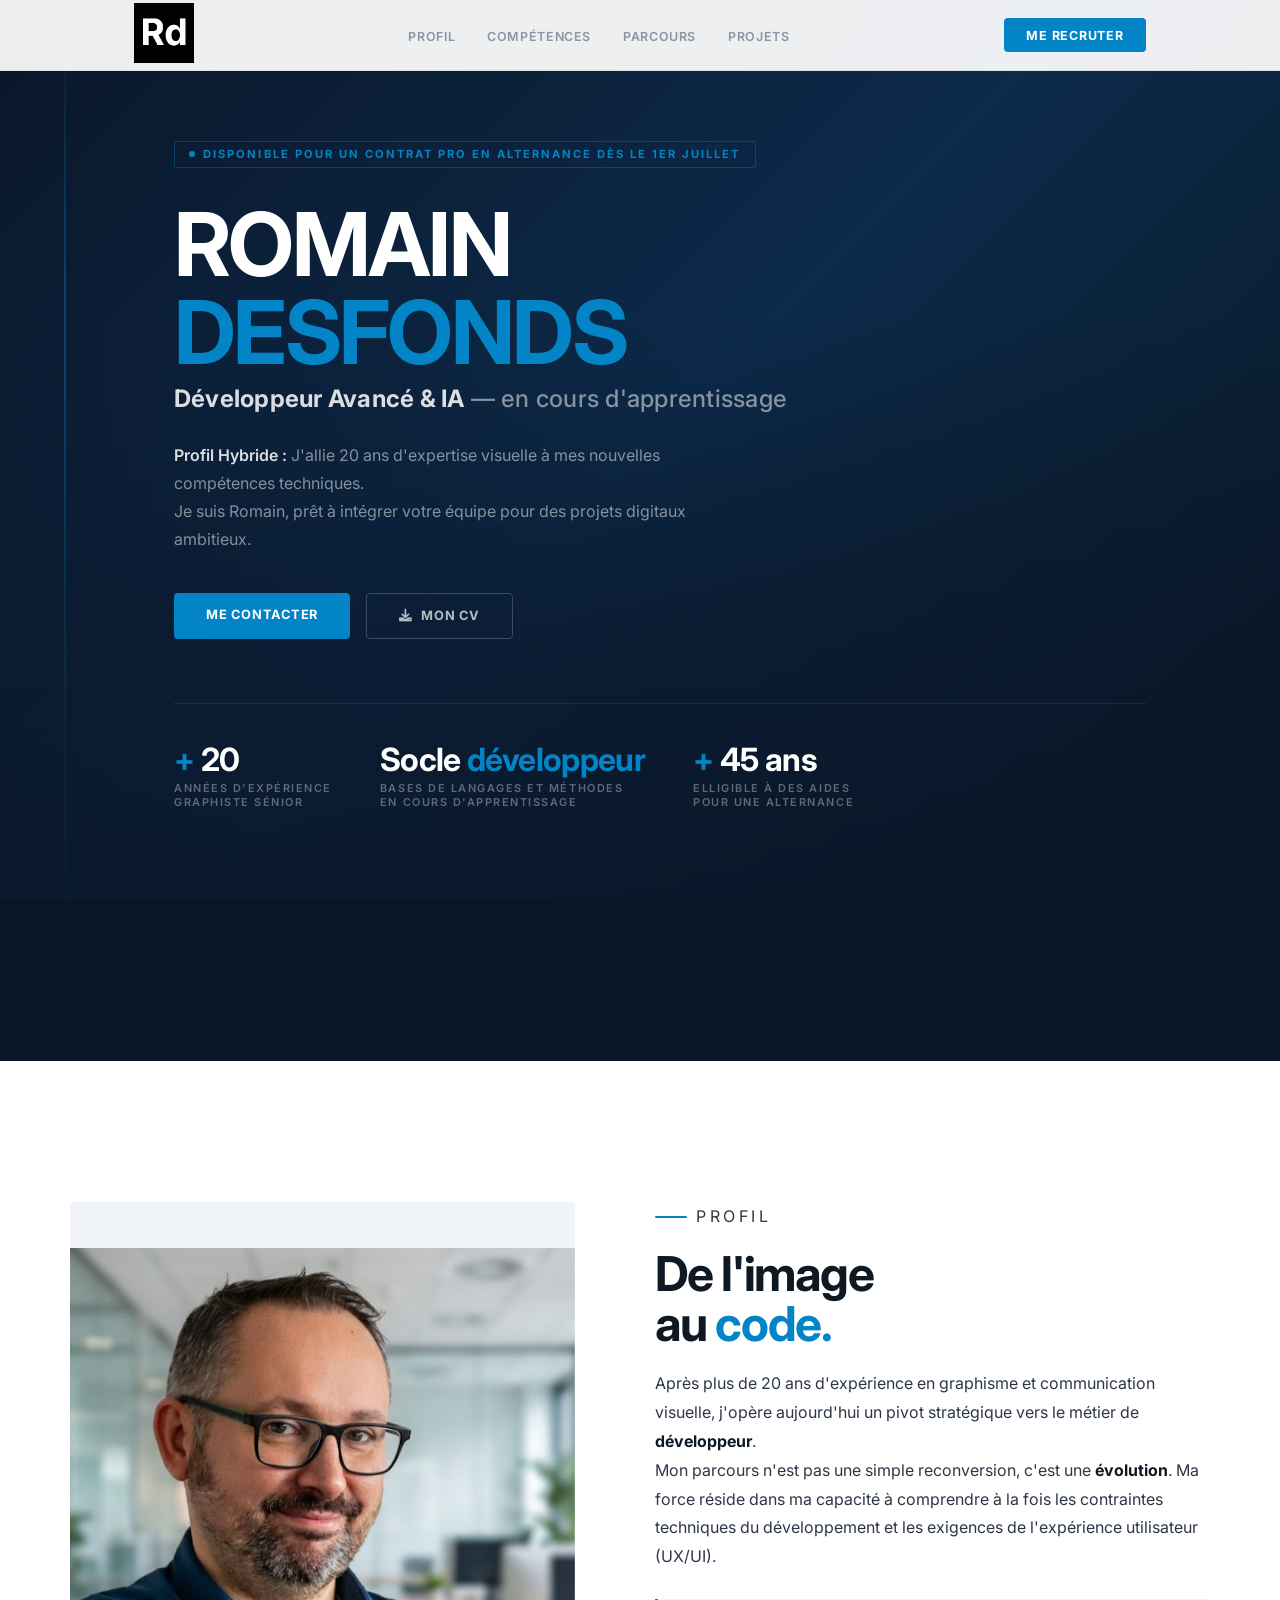
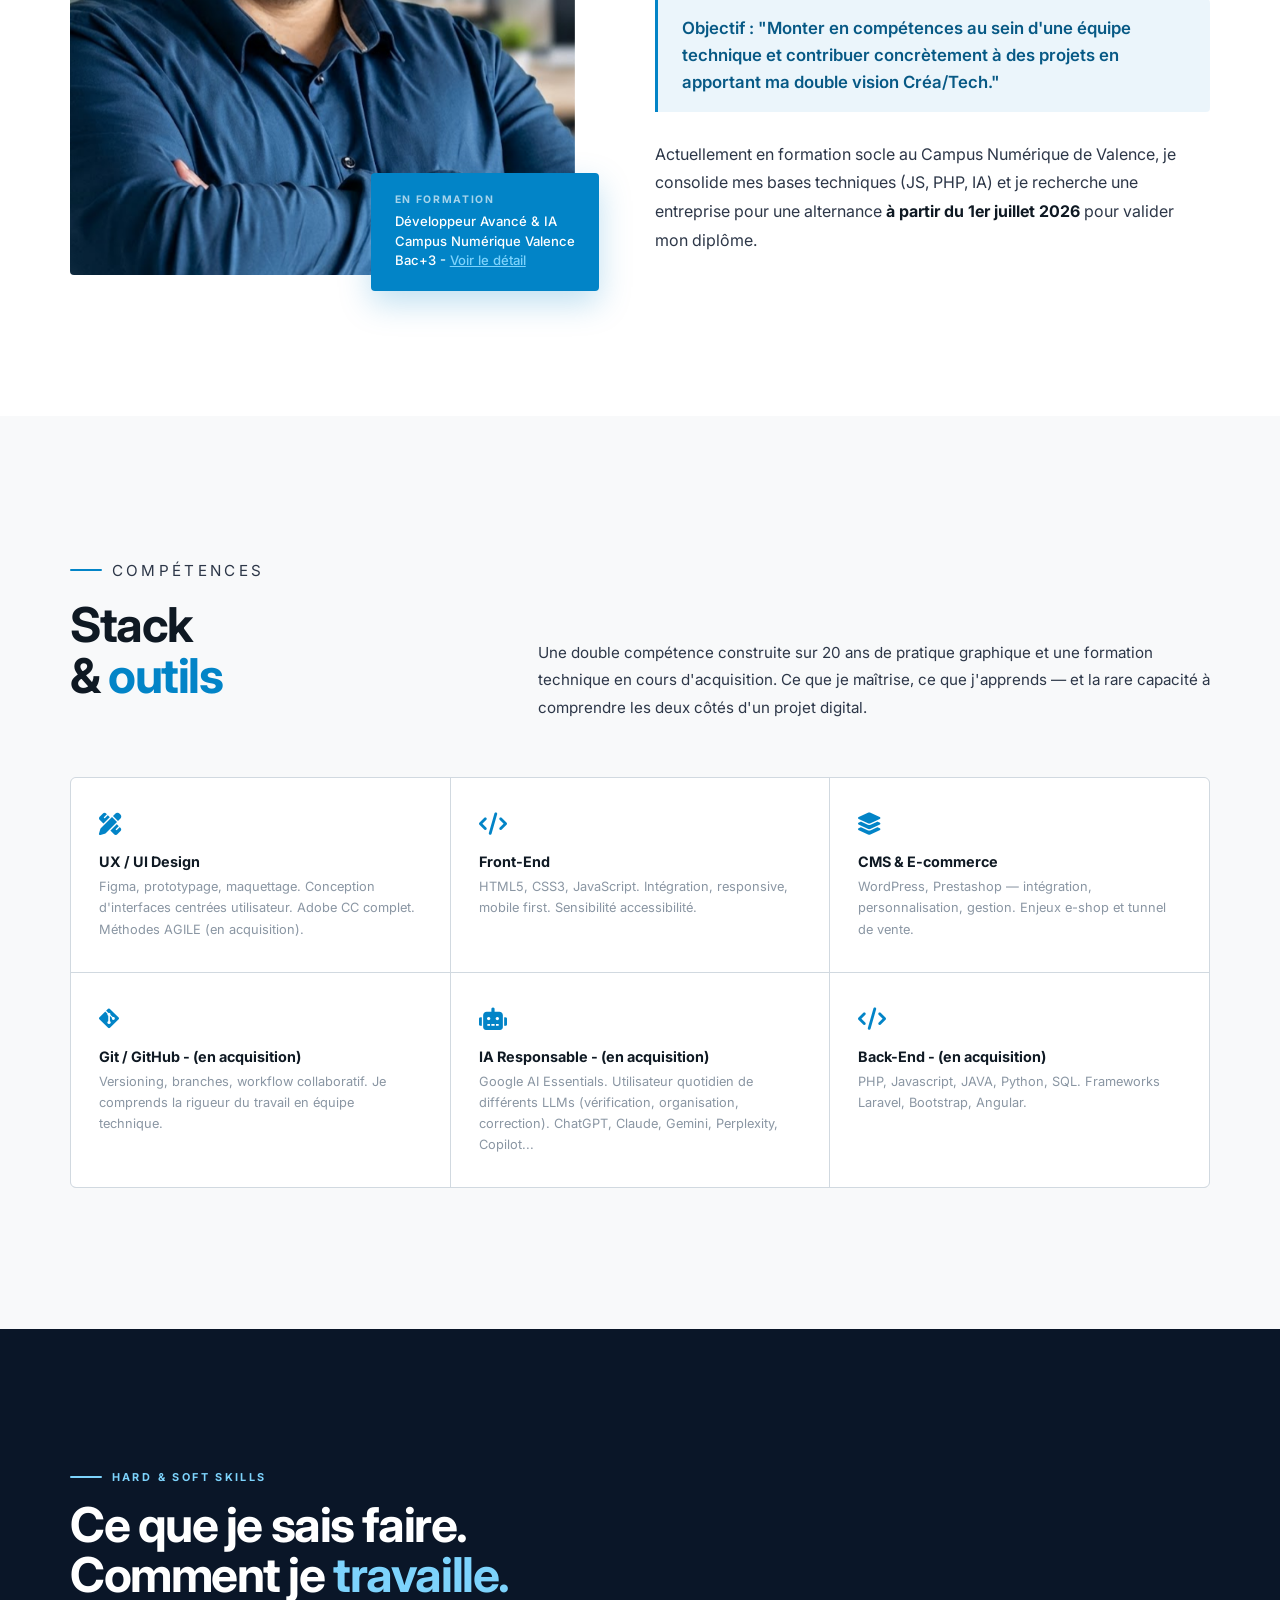
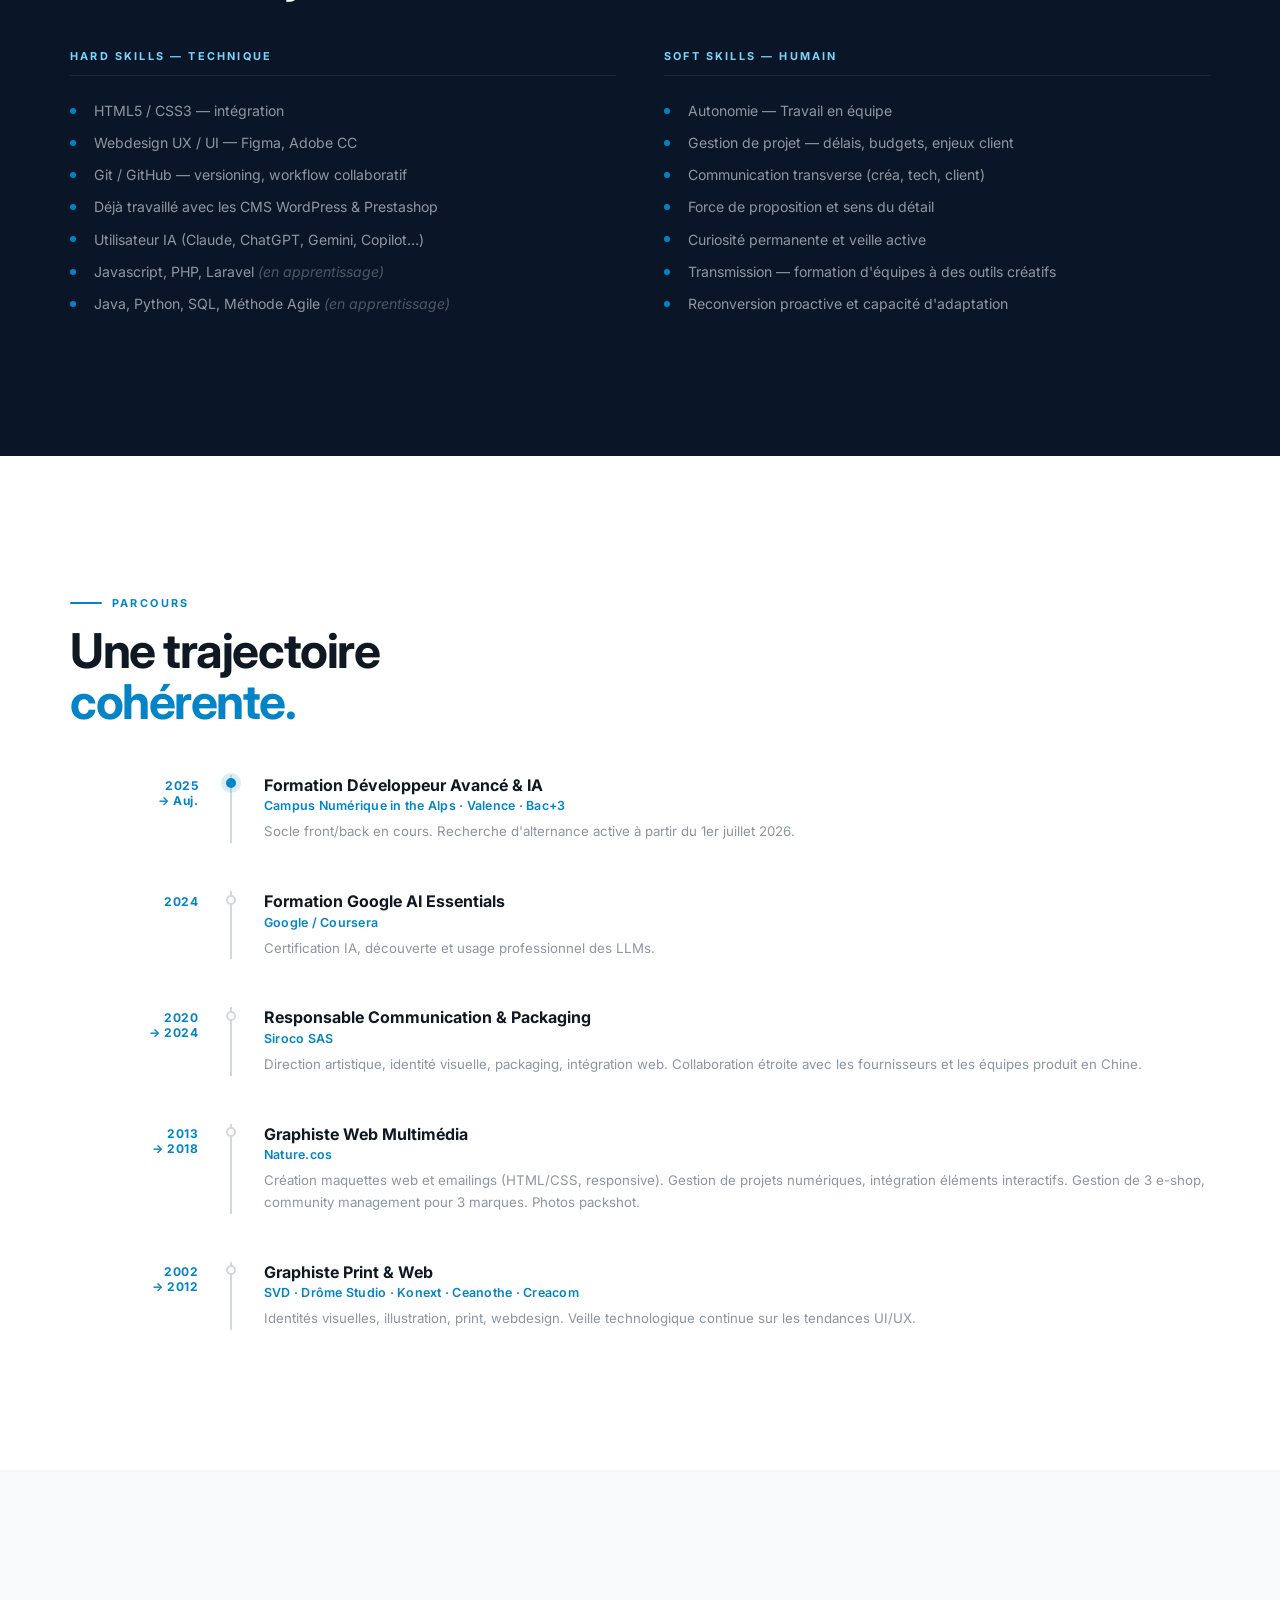
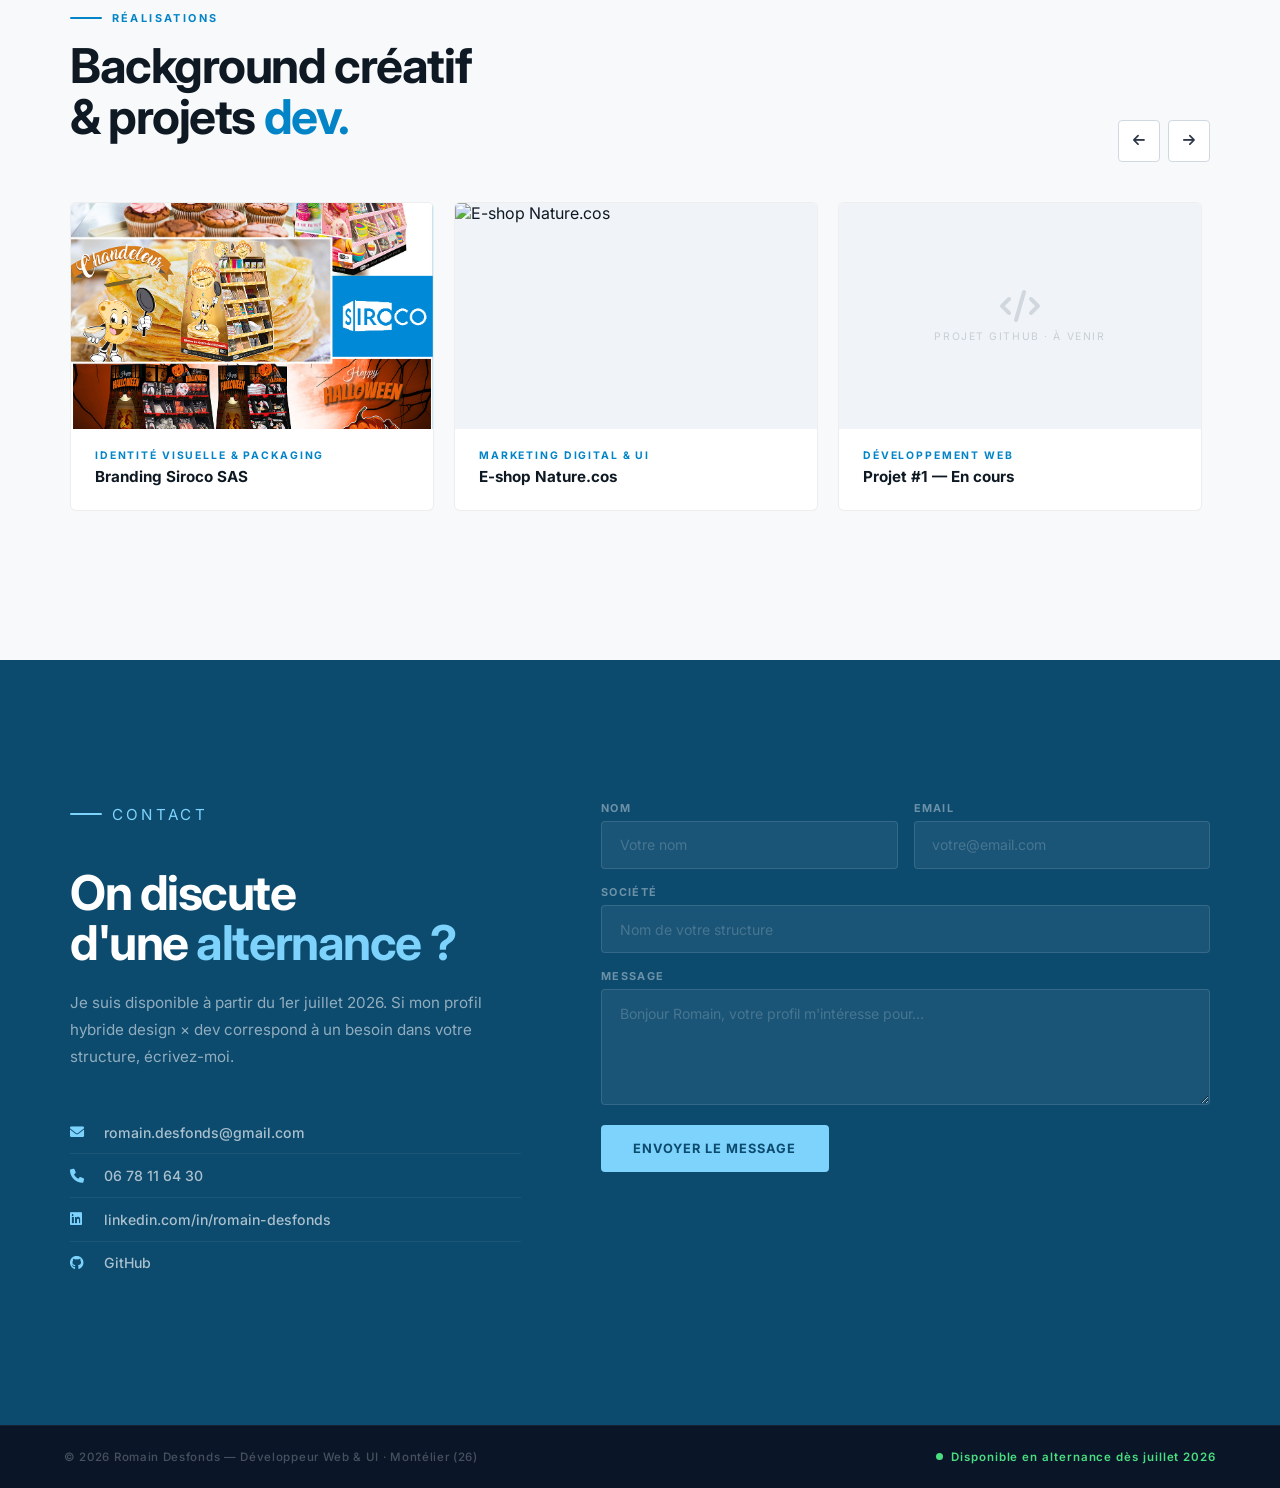
==== index.html @ 838867e7 "nettoyage1" ====
<!DOCTYPE html>
<html lang="fr">
<head>
  <meta charset="UTF-8" />
  <meta name="viewport" content="width=device-width, initial-scale=1.0" />
  <title>Romain Desfonds — Développeur Web & UI</title>
  <meta name="description" content="Portfolio de Romain Desfonds — Profil hybride Design × Dev, en recherche d'alternance Développeur Avancé & IA.">

  <!-- Fonts -->
  <link rel="preconnect" href="https://fonts.googleapis.com" />
  <link rel="preconnect" href="https://fonts.gstatic.com" crossorigin />
  <link href="https://fonts.googleapis.com/css2?family=Inter:wght@300;400;500;600;700;800&display=swap" rel="stylesheet" />

  <!-- Icons -->
  <link href="https://cdnjs.cloudflare.com/ajax/libs/font-awesome/6.0.0/css/all.min.css" rel="stylesheet">

  <!-- Styles -->
  <link rel="stylesheet" href="css/style.css" />
</head>
<body>

<!-- ═══ NAV ═══ -->
<nav>
  <div class="nav-inner">
    <a class="nav-logo" href="#"><img src="img/basic/fav-rd.png" width="60"></a>
    <ul class="nav-links">
      <li><a href="#about">Profil</a></li>
      <li><a href="#skills">Compétences</a></li>
      <li><a href="#timeline">Parcours</a></li>
      <li><a href="#projects">Projets</a></li>
    </ul>
    <a class="nav-cta" href="#contact">Me recruter</a>
    <button class="nav-burger" id="burger" aria-label="Ouvrir le menu">
      <i class="fas fa-bars"></i>
    </button>
  </div>
  <div id="mobile-menu" aria-label="Menu mobile">
    <a href="#about">Profil</a>
    <a href="#skills">Compétences</a>
    <a href="#timeline">Parcours</a>
    <a href="#projects">Projets</a>
    <a href="#contact">Me recruter</a>
  </div>
</nav>

<!-- ═══ HERO ═══ -->
<section id="hero">
  <!--
    VIDÉO : quand tu as ta vidéo, remplace la div.hero-media-placeholder par :
    <video autoplay muted loop playsinline class="hero-media" src="ta-video.mp4"></video>
 
  <div class="hero-media-placeholder">
    <i class="fas fa-film"></i>
    <p>Vidéo à intégrer</p>
  </div> -->
    <video autoplay muted loop playsinline class="hero-media" src="bg-darkcode.mp4"></video>

  <div class="hero-line"></div>
  <div class="hero-vignette"></div>

  <div class="hero-content">
    <div class="hero-badge">
      <span class="dot"></span> Disponible pour un contrat pro en alternance dès le 1er Juillet 
    </div>
    <div class="hero-name">ROMAIN<br><span class="last">DESFONDS</span></div>
    <div class="hero-title">
      <strong>Développeur Avancé & IA</strong> — en cours d'apprentissage
    </div>
    <p class="hero-sub">
      <strong>Profil Hybride :</strong> J'allie 20 ans d'expertise visuelle à mes nouvelles compétences techniques.<br>
Je suis Romain, prêt à intégrer votre équipe pour des projets digitaux ambitieux.
    </p>
    <div class="hero-actions">
      <a href="#contact" class="btn btn-blue">Me contacter</a>
      <a href="cv_rdesfonds_developpeur_alternance.pdf" download class="btn btn-ghost">
        <i class="fas fa-download" style="margin-right:.5rem"></i>Mon CV
      </a>
    </div>
    <div class="hero-stats">
      <div>
        <div class="stat-num"><span>+</span> 20</div>
        <div class="stat-label">années d'expérience <br>Graphiste sénior  </div>
      </div>
      <div>
        <div class="stat-num">Socle <span>développeur </span></div>
        <div class="stat-label">Bases de langages et méthodes<br>en cours d'apprentissage</div>
      </div>
      <div>
        <div class="stat-num"><span>+</span> 45 ans</div>
        <div class="stat-label">Elligible à des aides<br> pour une alternance</div>
      </div>
    </div>
  </div>
</section>

<!-- ═══ AIDE BAND ═══ 
<div class="aide-band">
  <i class="fas fa-hand-holding-usd"></i>
  <p>
    Mon profil <strong>+45 ans en contrat de professionnalisation</strong>
    ouvre droit à des aides financières spécifiques pour votre structure.
    Un vrai avantage à l'embauche.
  </p>
</div>-->

<!-- ═══ ABOUT ═══ -->
<section id="about">
  <div class="section-inner">
    <div class="about-grid">

      <div class="portrait-wrap">
        <div class="portrait-frame">
          <img
            src="img/portrait2026a.jpg"
            alt="Portrait de Romain Desfonds"
            onerror="this.style.display='none'; this.nextElementSibling.style.display='flex'"
          />
          <div class="ph" style="display:none">
            <i class="fas fa-user"></i>
            <p>Votre photo</p>
          </div>
        </div>
        <div class="portrait-card">
          <div class="card-label">En formation</div>
          <p>Développeur Avancé & IA <br>Campus Numérique Valence <br>Bac+3 - <a href="https://le-campus-numerique.fr/formations-developpeur2/">Voir le détail</a></p>
          
        </div>
      </div>

      <div class="about-text">
        <p class="label">Profil</p>
        <h2>De l'image<br>au <span class="blue">code.</span></h2>
        <p>
        Après plus de 20 ans d'expérience en graphisme et communication visuelle, j'opère aujourd'hui un pivot stratégique vers le métier de <strong>développeur</strong>.<br>
        Mon parcours n'est pas une simple reconversion, c'est une <strong>évolution</strong>. Ma force réside dans ma capacité à comprendre à la fois les contraintes techniques du développement et les exigences de l'expérience utilisateur (UX/UI).
        </p>
        <div class="quote-block">
          Objectif :
          "Monter en compétences au sein d'une équipe technique et contribuer concrètement à des projets en apportant ma double vision Créa/Tech."
        </div>
        <p>
          Actuellement en formation socle au Campus Numérique de Valence, je consolide mes bases techniques (JS, PHP, IA) et je recherche une entreprise pour une alternance <strong>à partir du 1er juillet 2026</strong> pour valider mon diplôme.</p>
      </div>

    </div>
  </div>
</section>

<!-- ═══ SKILLS ═══ -->
<section id="skills">
  <div class="section-inner">
    <div class="skills-intro">
      <div>
        <p class="label">Compétences</p>
        <h2>Stack<br>& <span class="blue">outils</span></h2>
      </div>
      <p>
        Une double compétence construite sur 20 ans de pratique graphique et une formation
        technique en cours d'acquisition. Ce que je maîtrise, ce que j'apprends — et la rare
        capacité à comprendre les deux côtés d'un projet digital.
      </p>
    </div>
    <div class="skills-grid">
      <div class="skill-card">
        <div class="sk-icon"><i class="fas fa-pencil-ruler"></i></div>
        <div class="sk-title">UX / UI Design</div>
        <div class="sk-desc">Figma, prototypage, maquettage. Conception d'interfaces centrées utilisateur. Adobe CC complet. <br>Méthodes AGILE (en acquisition).</div>
      </div>
      <div class="skill-card">
        <div class="sk-icon"><i class="fas fa-code"></i></div>
        <div class="sk-title">Front-End</div>
        <div class="sk-desc">HTML5, CSS3, JavaScript. Intégration, responsive, mobile first. Sensibilité accessibilité. </div>
      </div>
      <div class="skill-card">
        <div class="sk-icon"><i class="fas fa-layer-group"></i></div>
        <div class="sk-title">CMS & E-commerce</div>
        <div class="sk-desc">WordPress, Prestashop — intégration, personnalisation, gestion. Enjeux e-shop et tunnel de vente.</div>
      </div>
      <div class="skill-card">
        <div class="sk-icon"><i class="fab fa-git-alt"></i></div>
        <div class="sk-title">Git / GitHub - (en acquisition)</div>
        <div class="sk-desc">Versioning, branches, workflow collaboratif. Je comprends la rigueur du travail en équipe technique.</div>
      </div>
      
           <div class="skill-card">
        <div class="sk-icon"><i class="fas fa-robot"></i></div>
        <div class="sk-title">IA Responsable - (en acquisition)</div>
        <div class="sk-desc">Google AI Essentials. Utilisateur quotidien de différents LLMs (vérification, organisation, correction). ChatGPT, Claude, Gemini, Perplexity, Copilot...</div>
      </div>

       <div class="skill-card">
        <div class="sk-icon"><i class="fas fa-code"></i></div>
        <div class="sk-title">Back-End - (en acquisition)</div>
        <div class="sk-desc">PHP, Javascript, JAVA, Python, SQL. Frameworks Laravel, Bootstrap, Angular. </div>
      </div>
       
      
  
    </div>
  </div>
</section>

<!-- ═══ HARD / SOFT ═══ -->
<section id="hardsoft">
  <div class="section-inner">
    <p class="label">Hard & Soft skills</p>
    <h2>Ce que je sais faire.<br>Comment je <span class="blue">travaille.</span></h2>
    <div class="hs-grid">
      <div>
        <div class="hs-col-head">Hard skills — Technique</div>
        <ul class="hs-list">
          <li>HTML5 / CSS3 — intégration</li>
          <li>Webdesign UX / UI — Figma, Adobe CC</li>
          <li>Git / GitHub — versioning, workflow collaboratif</li>
          <li>Déjà travaillé avec les CMS WordPress & Prestashop</li>
          <li>Utilisateur IA (Claude, ChatGPT, Gemini, Copilot…)</li>
          <li>Javascript, PHP, Laravel <em style="opacity:.5">(en apprentissage)</em></li>
          <li>Java, Python, SQL, Méthode Agile <em style="opacity:.5">(en apprentissage)</em></li>
        </ul>
      </div>
      <div>
        <div class="hs-col-head">Soft skills — Humain</div>
        <ul class="hs-list">
          <li>Autonomie — Travail en équipe</li>
          <li>Gestion de projet — délais, budgets, enjeux client</li>
          <li>Communication transverse (créa, tech, client)</li>
          <li>Force de proposition et sens du détail</li>
          <li>Curiosité permanente et veille active</li>
          <li>Transmission — formation d'équipes à des outils créatifs</li>
          <li>Reconversion proactive et capacité d'adaptation</li>
        </ul>
      </div>
    </div>
  </div>
</section>

<!-- ═══ TIMELINE ═══ -->
<section id="timeline">
  <div class="section-inner">
    <p class="label">Parcours</p>
    <h2>Une trajectoire<br><span class="blue">cohérente.</span></h2>
    <div class="tl-items">

      <div class="tl-item current">
        <div class="tl-year">2025<br>→ Auj.</div>
        <div class="tl-bar"></div>
        <div class="tl-body">
          <div class="tl-role">Formation Développeur Avancé & IA</div>
          <div class="tl-org">Campus Numérique in the Alps · Valence · Bac+3</div>
          <div class="tl-desc">Socle front/back en cours. Recherche d'alternance active à partir du 1er juillet 2026.</div>
        </div>
      </div>

      <div class="tl-item">
        <div class="tl-year">2024</div>
        <div class="tl-bar"></div>
        <div class="tl-body">
          <div class="tl-role">Formation Google AI Essentials</div>
          <div class="tl-org">Google / Coursera</div>
          <div class="tl-desc">Certification IA, découverte et usage professionnel des LLMs.</div>
        </div>
      </div>

      <div class="tl-item">
        <div class="tl-year">2020<br>→ 2024</div>
        <div class="tl-bar"></div>
        <div class="tl-body">
          <div class="tl-role">Responsable Communication & Packaging</div>
          <div class="tl-org">Siroco SAS</div>
          <div class="tl-desc">Direction artistique, identité visuelle, packaging, intégration web. Collaboration étroite avec les fournisseurs et les équipes produit en Chine.</div>
        </div>
      </div>

      <div class="tl-item">
        <div class="tl-year">2013<br>→ 2018</div>
        <div class="tl-bar"></div>
        <div class="tl-body">
          <div class="tl-role">Graphiste Web Multimédia</div>
          <div class="tl-org">Nature.cos</div>
          <div class="tl-desc">Création maquettes web et emailings (HTML/CSS, responsive). Gestion de projets numériques, intégration éléments interactifs. Gestion de 3 e-shop, community management pour 3 marques. Photos packshot.</div>
        </div>
      </div>

      <div class="tl-item">
        <div class="tl-year">2002<br>→ 2012</div>
        <div class="tl-bar"></div>
        <div class="tl-body">
          <div class="tl-role">Graphiste Print & Web</div>
          <div class="tl-org">SVD · Drôme Studio · Konext · Ceanothe · Creacom</div>
          <div class="tl-desc">Identités visuelles, illustration, print, webdesign. Veille technologique continue sur les tendances UI/UX.</div>
        </div>
      </div>

    </div>
  </div>
</section>

<!-- ═══ PROJECTS ═══ -->
<section id="projects">
  <div class="section-inner">
    <div class="projects-head">
      <div>
        <p class="label">Réalisations</p>
        <h2>Background créatif<br>& projets <span class="blue">dev.</span></h2>
      </div>
      <div class="carousel-nav">
        <button class="carousel-btn" id="prev-btn" aria-label="Projet précédent">
          <i class="fas fa-arrow-left"></i>
        </button>
        <button class="carousel-btn" id="next-btn" aria-label="Projet suivant">
          <i class="fas fa-arrow-right"></i>
        </button>
      </div>
    </div>

    <div class="carousel-track" id="carousel">

      <div class="proj-card" data-index="0">
        <div class="proj-thumb">
          <img src="branding-_packaging_siroco.jpg" alt="Branding Siroco"
               onerror="this.style.display='none'; this.nextElementSibling.style.display='flex'">
          <div class="ph-img" style="display:none"><i class="fas fa-image"></i><p>Image à venir</p></div>
          <div class="proj-overlay"><i class="fas fa-expand"></i><span>Voir</span></div>
        </div>
        <div class="proj-body">
          <div class="proj-cat">Identité visuelle & Packaging</div>
          <div class="proj-title">Branding Siroco SAS</div>
        </div>
      </div>

      <div class="proj-card" data-index="1">
        <div class="proj-thumb">
          <img src="https://picsum.photos/seed/eshop99/600/380" alt="E-shop Nature.cos">
          <div class="proj-overlay"><i class="fas fa-expand"></i><span>Voir</span></div>
        </div>
        <div class="proj-body">
          <div class="proj-cat">Marketing Digital & UI</div>
          <div class="proj-title">E-shop Nature.cos</div>
        </div>
      </div>

      <div class="proj-card" data-index="2">
        <div class="proj-thumb"><div class="ph-img"><i class="fas fa-code"></i><p>Projet GitHub · À venir</p></div></div>
        <div class="proj-body"><div class="proj-cat">Développement Web</div><div class="proj-title">Projet #1 — En cours</div></div>
      </div>

      <div class="proj-card" data-index="3">
        <div class="proj-thumb"><div class="ph-img"><i class="fas fa-code"></i><p>Projet GitHub · À venir</p></div></div>
        <div class="proj-body"><div class="proj-cat">Développement Web</div><div class="proj-title">Projet #2 — En cours</div></div>
      </div>

      <div class="proj-card" data-index="4">
        <div class="proj-thumb"><div class="ph-img"><i class="fas fa-code"></i><p>Projet GitHub · À venir</p></div></div>
        <div class="proj-body"><div class="proj-cat">Développement Web</div><div class="proj-title">Projet #3 — En cours</div></div>
      </div>

    </div>
  </div>
</section>

<!-- ═══ CONTACT ═══ -->
<section id="contact">
  <div class="section-inner">
    <div class="contact-grid">

      <div class="contact-info">
        <p class="label">Contact</p>
        <h2>On discute<br>d'une <span class="blue">alternance ?</span></h2>
        <p>
          Je suis disponible à partir du 1er juillet 2026. Si mon profil hybride
          design × dev correspond à un besoin dans votre structure, écrivez-moi.
        </p>
        <div class="contact-links">
          <a href="mailto:romain.desfonds@gmail.com" class="contact-link">
            <i class="fas fa-envelope"></i> romain.desfonds@gmail.com
          </a>
          <a href="tel:+33678116430" class="contact-link">
            <i class="fas fa-phone"></i> 06 78 11 64 30
          </a>
          <a href="https://linkedin.com/in/romain-desfonds" target="_blank" rel="noopener" class="contact-link">
            <i class="fab fa-linkedin"></i> linkedin.com/in/romain-desfonds
          </a>
          <a href="https://github.com" target="_blank" rel="noopener" class="contact-link">
            <i class="fab fa-github"></i> GitHub
          </a>
        </div>
      </div>

      <div>
        <!--
          FORMSPREE : remplace YOUR_FORM_ID par ton vrai ID
          1. Crée un compte sur https://formspree.io
          2. Crée un formulaire → copie l'ID (ex: xpwzgkbl)
        -->
        <form class="contact-form" id="contact-form"
              action="https://formspree.io/f/YOUR_FORM_ID"
              method="POST" novalidate>
          <div class="form-row">
            <div>
              <label for="name">Nom</label>
              <input type="text" id="name" name="name" placeholder="Votre nom" required>
            </div>
            <div>
              <label for="email">Email</label>
              <input type="email" id="email" name="email" placeholder="votre@email.com" required>
            </div>
          </div>
          <div>
            <label for="company">Société</label>
            <input type="text" id="company" name="company" placeholder="Nom de votre structure">
          </div>
          <div>
            <label for="message">Message</label>
            <textarea id="message" name="message" rows="5"
                      placeholder="Bonjour Romain, votre profil m'intéresse pour…" required></textarea>
          </div>
          <button type="submit" class="form-submit">Envoyer le message</button>
        </form>
      </div>

    </div>
  </div>
</section>

<!-- ═══ FOOTER ═══ -->
<footer>
  <p>© 2026 Romain Desfonds — Développeur Web & UI · Montélier (26)</p>
  <div class="footer-status">
    <div class="status-dot"></div>
    <span class="status-label">Disponible en alternance dès juillet 2026</span>
  </div>
</footer>

<!-- ═══ LIGHTBOX ═══ -->
<div id="lightbox" role="dialog" aria-modal="true" aria-hidden="true">
  <button class="lb-close" onclick="closeLb()" aria-label="Fermer">&times;</button>
  <button class="lb-arrow prev" onclick="lbNav(-1)" aria-label="Projet précédent">
    <i class="fas fa-chevron-left"></i>
  </button>
  <div style="text-align:center">
    <img id="lb-img" src="" alt="">
    <div class="lb-caption">
      <strong id="lb-title"></strong>
      <span id="lb-desc"></span>
    </div>
  </div>
  <button class="lb-arrow next" onclick="lbNav(1)" aria-label="Projet suivant">
    <i class="fas fa-chevron-right"></i>
  </button>
</div>

<!-- Script en fin de body, après le DOM -->
<script src="js/main.js"></script>

</body>
</html>
---- css/style.css ----
/* ═══════════════════════════════════════════
   ROMAIN DESFONDS — style.css
   ═══════════════════════════════════════════ */

/* ── TOKENS ── */
:root {
  --blue:      #0284c7;
  --blue-dark: #075985;
  --blue-deep: #0c4a6e;
  --blue-light:#e0f2fe;
  --blue-soft: rgba(2,132,199,.08);

  --white: #ffffff;
  --off:   #f8f9fa;
  --light: #f0f4f8;
  --mid:   #d1d9e0;
  --muted: #8a96a3;
  --ink:   #0f1923;
  --ink2:  #2d3748;
  --dark:  #0a1628;

  --border:  rgba(15,25,35,.07);
  --border-d:rgba(255,255,255,.08);

  --sans:   'Inter', system-ui, sans-serif;
  --gutter: clamp(1.25rem, 5vw, 4rem);
  --max:    1140px;
}

/* ── RESET ── */
*, *::before, *::after { box-sizing: border-box; margin: 0; padding: 0; }
html { scroll-behavior: smooth; }
body {
  font-family: var(--sans);
  background: var(--white);
  color: var(--ink);
  overflow-x: hidden;
  -webkit-font-smoothing: antialiased;
}

/* ── NAV ── */
nav {
  position: fixed; inset: 0 0 auto; z-index: 100;
  background: rgba(255,255,255,.93);
  backdrop-filter: blur(16px);
  border-bottom: 1px solid var(--border);
}
.nav-inner {
  max-width: var(--max); margin: 0 auto; padding: 0 var(--gutter);
  height: 70px; display: flex; align-items: center; justify-content: space-between;
}
.nav-logo { font-size: 1rem; font-weight: 800; letter-spacing: -.02em; color: var(--ink); text-decoration: none; }
.nav-logo span { color: var(--blue); }
.nav-links { display: flex; gap: 2rem; list-style: none; }
.nav-links a { font-size: .78rem; font-weight: 600; letter-spacing: .05em; text-transform: uppercase; color: var(--muted); text-decoration: none; transition: color .2s; }
.nav-links a:hover { color: var(--blue); }
.nav-cta { font-size: .78rem; font-weight: 700; letter-spacing: .06em; text-transform: uppercase; color: var(--white); background: var(--blue); padding: .6rem 1.4rem; text-decoration: none; border-radius: 4px; transition: background .2s; }
.nav-cta:hover { background: var(--blue-dark); }
.nav-burger { display: none; background: none; border: none; cursor: pointer; color: var(--ink); font-size: 1.25rem; }

#mobile-menu {
  display: none; background: var(--white); border-top: 1px solid var(--border);
  position: absolute; top: 70px; left: 0; right: 0;
  padding: 1rem var(--gutter) 1.5rem; box-shadow: 0 8px 32px rgba(0,0,0,.08);
}
#mobile-menu.open { display: block; }
#mobile-menu a { display: block; padding: .75rem 0; border-bottom: 1px solid var(--border); font-size: .9rem; font-weight: 600; color: var(--ink2); text-decoration: none; }
#mobile-menu a:last-child { border-bottom: none; color: var(--blue); }

/* ── HERO ── */
#hero {
  position: relative; min-height: 100svh;
  display: flex; align-items: flex-end; overflow: hidden;
  /* background-attachment: fixed donne l'effet parallaxe natif sur desktop */
  background-color: var(--dark);
  background-image: linear-gradient(135deg, #0a1628 0%, #0c2a4a 50%, #081520 100%);
  background-attachment: fixed;
  background-size: cover;
  background-position: center;
}

/* Quand la vidéo est ajoutée, ce placeholder disparaît */
.hero-media-placeholder {
  position: absolute; inset: 0;
  display: flex; align-items: center; justify-content: center;
  flex-direction: column; gap: .75rem; color: rgba(255,255,255,.1);
  pointer-events: none;
}
.hero-media-placeholder i { font-size: 2.5rem; }
.hero-media-placeholder p { font-size: .68rem; letter-spacing: .2em; text-transform: uppercase; }

/* Remplacer hero-media-placeholder par cette balise quand vidéo prête :
   <video autoplay muted loop playsinline class="hero-media" src="video.mp4"></video> */
.hero-media { position: absolute; inset: 0; width: 100%; height: 100%; object-fit: cover; opacity: .45; }

.hero-line {
  position: absolute; left: var(--gutter); top: 0; bottom: 0; width: 2px;
  background: linear-gradient(to bottom, transparent, var(--blue) 30%, var(--blue) 70%, transparent);
  opacity: .4;
}
.hero-vignette {
  position: absolute; inset: 0;
  background: linear-gradient(to top, rgba(10,22,40,1) 0%, rgba(10,22,40,.6) 40%, transparent 70%);
  pointer-events: none;
}
.hero-content {
  position: relative; z-index: 2; width: 100%; max-width: var(--max); margin: 0 auto;
  padding: 0 var(--gutter) clamp(3.5rem, 9vw, 7rem);
  padding-left: calc(var(--gutter) + 2.5rem);
}
.hero-badge {
  display: inline-flex; align-items: center; gap: .5rem;
  font-size: .7rem; font-weight: 700; letter-spacing: .18em; text-transform: uppercase;
  color: var(--blue); border: 1px solid rgba(2,132,199,.35); padding: .35rem .9rem;
  margin-bottom: 2rem; border-radius: 2px;
}
.hero-badge .dot { width: 6px; height: 6px; background: var(--blue); border-radius: 50%; animation: blink 2s infinite; }

.hero-name { font-size: clamp(2.8rem, 7vw, 5.5rem); font-weight: 700; color: var(--white); line-height: 1.0; letter-spacing: -.03em; margin-bottom: .5rem; }
.hero-name .last { color: var(--blue); }
.hero-title { font-size: clamp(1rem, 2.5vw, 1.5rem); font-weight: 500; color: rgba(255,255,255,.5); letter-spacing: .01em; margin-bottom: 1.75rem; }
.hero-title strong { color: rgba(255,255,255,.85); font-weight: 700; }
.hero-sub { font-size: clamp(.88rem, 1.8vw, 1rem); font-weight: 400; color: rgba(255,255,255,.5); line-height: 1.75; max-width: 540px; margin-bottom: 2.5rem; }
.hero-sub strong { color: rgba(255,255,255,.85); font-weight: 600; }

.hero-actions { display: flex; gap: 1rem; flex-wrap: wrap; }
.btn { display: inline-block; font-family: var(--sans); font-size: .8rem; font-weight: 700; letter-spacing: .06em; text-transform: uppercase; text-decoration: none; padding: .9rem 2rem; transition: all .2s; border-radius: 4px; }
.btn-blue { background: var(--blue); color: var(--white); }
.btn-blue:hover { background: var(--blue-dark); }
.btn-ghost { border: 1px solid rgba(255,255,255,.2); color: rgba(255,255,255,.7); }
.btn-ghost:hover { border-color: var(--blue); color: var(--blue); }

.hero-stats { display: flex; gap: 3rem; margin-top: 4rem; padding-top: 2.5rem; border-top: 1px solid rgba(255,255,255,.08); flex-wrap: wrap; }
.stat-num { font-size: 2rem; font-weight: 700; color: var(--white); line-height: 1; letter-spacing: -.02em; }
.stat-num span { color: var(--blue); }
.stat-label { font-size: .68rem; font-weight: 600; letter-spacing: .14em; text-transform: uppercase; color: rgba(255,255,255,.35); margin-top: .3rem; }

/* ── AIDE BAND ── */
.aide-band {
  background: var(--blue-deep); color: var(--white);
  padding: 1.1rem var(--gutter);
  display: flex; align-items: center; justify-content: center; gap: 1rem; flex-wrap: wrap; text-align: center;
}
.aide-band i { color: #7dd3fc; font-size: 1rem; flex-shrink: 0; }
.aide-band p { font-size: .82rem; font-weight: 400; line-height: 1.5; color: rgba(255,255,255,.8); }
.aide-band strong { color: #7dd3fc; font-weight: 700; }

/* ── SECTIONS ── */
section { padding: clamp(5rem, 11vw, 9rem) var(--gutter); }
.section-inner { max-width: var(--max); margin: 0 auto; }

.label { font-size: .68rem; font-weight: 700; letter-spacing: .22em; text-transform: uppercase; color: var(--blue); display: flex; align-items: center; gap: .6rem; margin-bottom: 1rem; }
.label::before { content: ''; display: block; width: 2rem; height: 2px; background: var(--blue); border-radius: 2px; }

h2 { font-size: clamp(1.9rem, 4vw, 3rem); font-weight: 700; letter-spacing: -.03em; line-height: 1.05; margin-bottom: 1.25rem; color: var(--ink); }
h2 .blue { color: var(--blue); }

/* ── ABOUT ── */
#about { background: var(--white); }
.about-grid { display: grid; grid-template-columns: 1fr 1.1fr; gap: 5rem; align-items: start; }

.portrait-wrap { position: relative; overflow: visible; }

/* Portrait frame : overflow hidden pour contenir l'image en parallaxe */
.portrait-frame {
  width: 100%; aspect-ratio: 3/4;
  background: var(--light);
  overflow: hidden;
  border-radius: 4px;
  position: relative;
}
/* L'image dépasse légèrement pour que le parallaxe soit visible */
.portrait-frame img {
  width: 100%;
  height: 115%;           /* légèrement plus grande que le cadre */
  object-fit: cover;
  display: block;
  position: absolute;
  top: 0; left: 0;
  will-change: transform; /* optimisation GPU */
  transition: transform .1s linear;
}
.portrait-frame .ph { width: 100%; height: 100%; display: flex; align-items: center; justify-content: center; flex-direction: column; gap: .5rem; color: var(--muted); }
.portrait-frame .ph i { font-size: 3.5rem; opacity: .3; }
.portrait-frame .ph p { font-size: .72rem; letter-spacing: .15em; text-transform: uppercase; opacity: .5; }

.portrait-card {
  position: absolute; bottom: -1rem; right: -1.5rem;
  background: var(--blue); color: var(--white);
  padding: 1.25rem 1.5rem; max-width: 230px; border-radius: 4px;
  box-shadow: 0 12px 32px rgba(2,132,199,.25);
}
.portrait-card .card-label { font-size: .65rem; font-weight: 700; letter-spacing: .16em; text-transform: uppercase; color: rgba(255,255,255,.65); margin-bottom: .4rem; }
.portrait-card p { font-size: .82rem; font-weight: 500; line-height: 1.5; }
.portrait-card a {color:#7dd3fc;}

.about-text p { font-size: 1rem; font-weight: 400; line-height: 1.8; color: var(--ink2); margin-bottom: 1.1rem; }
.about-text p strong { color: var(--ink); font-weight: 700; }

.quote-block {
  border-left: 3px solid var(--blue); padding: 1rem 1.5rem;
  background: var(--blue-soft); margin: 1.75rem 0;
  font-size: 1.05rem; font-weight: 600; color: var(--blue-dark);
  line-height: 1.6; border-radius: 0 4px 4px 0;
}

/* ── SKILLS ── */
#skills { background: var(--off); }
.skills-intro { display: grid; grid-template-columns: 1fr 1.6fr; gap: 3rem; margin-bottom: 3.5rem; align-items: end; }
.skills-intro p { font-size: .95rem; font-weight: 400; line-height: 1.8; color: var(--ink2); }

.skills-grid { display: grid; grid-template-columns: repeat(3, 1fr); gap: 1px; background: var(--mid); border: 1px solid var(--mid); border-radius: 6px; overflow: hidden; }
.skill-card { background: var(--white); padding: 2rem 1.75rem; transition: background .25s; }
.skill-card:hover { background: var(--blue); }
.skill-card:hover .sk-title { color: var(--white); }
.skill-card:hover .sk-desc  { color: rgba(255,255,255,.7); }
.skill-card:hover .sk-icon  { color: rgba(255,255,255,.9); }
.sk-icon  { font-size: 1.4rem; color: var(--blue); margin-bottom: 1rem; transition: color .25s; }
.sk-title { font-size: .9rem; font-weight: 700; color: var(--ink); margin-bottom: .4rem; transition: color .25s; }
.sk-desc  { font-size: .8rem; font-weight: 400; line-height: 1.65; color: var(--muted); transition: color .25s; }

/* ── HARD / SOFT ── */
#hardsoft { background: var(--dark); }
#hardsoft .label        { color: #7dd3fc; }
#hardsoft .label::before{ background: #7dd3fc; }
#hardsoft h2            { color: var(--white); }
#hardsoft h2 .blue      { color: #7dd3fc; }

.hs-grid { display: grid; grid-template-columns: 1fr 1fr; gap: 3rem; margin-top: 3rem; }
.hs-col-head { font-size: .68rem; font-weight: 700; letter-spacing: .2em; text-transform: uppercase; color: #7dd3fc; border-bottom: 1px solid rgba(255,255,255,.08); padding-bottom: .75rem; margin-bottom: 1.5rem; }
.hs-list { list-style: none; display: flex; flex-direction: column; gap: .65rem; }
.hs-list li { font-size: .88rem; font-weight: 400; color: rgba(255,255,255,.55); padding-left: 1.5rem; position: relative; line-height: 1.55; }
.hs-list li::before { content: ''; position: absolute; left: 0; top: .55em; width: 6px; height: 6px; background: var(--blue); border-radius: 50%; }

/* ── TIMELINE ── */
#timeline { background: var(--white); }
.tl-items { margin-top: 3rem; display: flex; flex-direction: column; }
.tl-item { display: grid; grid-template-columns: 8rem 2px 1fr; gap: 0 2rem; padding-bottom: 3rem; }
.tl-item:last-child { padding-bottom: 0; }
.tl-year { font-size: .75rem; font-weight: 700; color: var(--blue); letter-spacing: .04em; text-align: right; padding-top: .15rem; line-height: 1.3; }
.tl-bar { position: relative; background: var(--mid); }
.tl-bar::before { content: ''; position: absolute; top: .2rem; left: 50%; transform: translateX(-50%); width: 10px; height: 10px; border-radius: 50%; border: 2px solid var(--mid); background: var(--white); z-index: 1; }
.tl-item.current .tl-bar::before { border-color: var(--blue); background: var(--blue); box-shadow: 0 0 0 5px rgba(2,132,199,.15); }
.tl-role { font-size: 1rem; font-weight: 700; color: var(--ink); margin-bottom: .2rem; }
.tl-org  { font-size: .78rem; font-weight: 600; color: var(--blue); margin-bottom: .5rem; letter-spacing: .02em; }
.tl-desc { font-size: .83rem; font-weight: 400; color: var(--muted); line-height: 1.65; }

/* ── PROJECTS ── */
#projects { background: var(--off); }
.projects-head { display: flex; align-items: flex-end; justify-content: space-between; margin-bottom: 2.5rem; flex-wrap: wrap; gap: 1rem; }
.carousel-nav { display: flex; gap: .5rem; }
.carousel-btn { width: 42px; height: 42px; border: 1px solid var(--mid); background: var(--white); cursor: pointer; display: flex; align-items: center; justify-content: center; font-size: .85rem; color: var(--ink2); transition: all .2s; border-radius: 4px; }
.carousel-btn:hover { background: var(--blue); color: var(--white); border-color: var(--blue); }

.carousel-track { display: flex; gap: 1.25rem; overflow-x: auto; scroll-snap-type: x mandatory; scrollbar-width: none; padding-bottom: .5rem; }
.carousel-track::-webkit-scrollbar { display: none; }

.proj-card { flex: 0 0 calc(33.33% - 1rem); min-width: 280px; scroll-snap-align: start; background: var(--white); border: 1px solid var(--border); overflow: hidden; cursor: pointer; transition: all .25s; position: relative; border-radius: 6px; }
.proj-card:hover { border-color: var(--blue); transform: translateY(-4px); box-shadow: 0 16px 40px rgba(2,132,199,.12); }
.proj-thumb { width: 100%; aspect-ratio: 16/10; background: var(--light); overflow: hidden; position: relative; }
.proj-thumb img { width: 100%; height: 100%; object-fit: cover; transition: transform .4s; }
.proj-card:hover .proj-thumb img { transform: scale(1.05); }
.ph-img { width: 100%; height: 100%; display: flex; align-items: center; justify-content: center; flex-direction: column; gap: .5rem; color: var(--muted); }
.ph-img i { font-size: 2rem; opacity: .3; }
.ph-img p { font-size: .65rem; letter-spacing: .15em; text-transform: uppercase; opacity: .4; }
.proj-overlay { position: absolute; inset: 0; background: rgba(2,132,199,.88); display: flex; align-items: center; justify-content: center; flex-direction: column; gap: .35rem; opacity: 0; transition: opacity .3s; }
.proj-card:hover .proj-overlay { opacity: 1; }
.proj-overlay i    { color: var(--white); font-size: 1.5rem; }
.proj-overlay span { color: rgba(255,255,255,.8); font-size: .72rem; font-weight: 600; letter-spacing: .12em; text-transform: uppercase; }
.proj-body { padding: 1.25rem 1.5rem 1.5rem; }
.proj-cat   { font-size: .65rem; font-weight: 700; letter-spacing: .18em; text-transform: uppercase; color: var(--blue); margin-bottom: .3rem; }
.proj-title { font-size: .95rem; font-weight: 700; color: var(--ink); }

/* ── CONTACT ── */
#contact { background: var(--blue-deep); }
#contact .label        { color: #7dd3fc; }
#contact .label::before{ background: #7dd3fc; }
#contact h2            { color: var(--white); }
#contact h2 .blue      { color: #7dd3fc; }

.contact-grid { display: grid; grid-template-columns: 1fr 1.35fr; gap: 5rem; align-items: start; }
.contact-info > p { font-size: .95rem; font-weight: 400; line-height: 1.8; color: rgba(255,255,255,.55); margin-bottom: 2.5rem; }
.contact-links { display: flex; flex-direction: column; }
.contact-link { display: flex; align-items: center; gap: 1rem; text-decoration: none; color: rgba(255,255,255,.65); font-size: .88rem; font-weight: 500; transition: color .2s; padding: .8rem 0; border-bottom: 1px solid rgba(255,255,255,.07); }
.contact-link:last-child { border-bottom: none; }
.contact-link i { color: #7dd3fc; width: 1.1rem; flex-shrink: 0; }
.contact-link:hover { color: var(--white); }

.contact-form { display: flex; flex-direction: column; gap: 1rem; }
.form-row { display: grid; grid-template-columns: 1fr 1fr; gap: 1rem; }
label { font-size: .68rem; font-weight: 700; letter-spacing: .12em; text-transform: uppercase; color: rgba(255,255,255,.4); display: block; margin-bottom: .4rem; }
input, textarea { width: 100%; background: rgba(255,255,255,.06); border: 1px solid rgba(255,255,255,.12); color: var(--white); font-family: var(--sans); font-size: .88rem; font-weight: 400; padding: .9rem 1.1rem; outline: none; transition: border-color .2s; resize: vertical; border-radius: 4px; }
input::placeholder, textarea::placeholder { color: rgba(255,255,255,.2); }
input:focus, textarea:focus { border-color: #7dd3fc; }
.form-submit { font-family: var(--sans); font-size: .8rem; font-weight: 700; letter-spacing: .08em; text-transform: uppercase; color: var(--blue-deep); background: #7dd3fc; border: none; padding: 1rem 2rem; cursor: pointer; transition: opacity .2s; align-self: flex-start; border-radius: 4px; }
.form-submit:hover { opacity: .85; }

/* ── FOOTER ── */
footer { background: var(--dark); border-top: 1px solid rgba(255,255,255,.05); padding: 1.5rem var(--gutter); display: flex; align-items: center; justify-content: space-between; flex-wrap: wrap; gap: 1rem; }
footer p { font-size: .72rem; font-weight: 500; color: rgba(255,255,255,.25); letter-spacing: .06em; }
.footer-status { display: flex; align-items: center; gap: .5rem; }
.status-dot   { width: 7px; height: 7px; background: #4ade80; border-radius: 50%; animation: blink 2s infinite; }
.status-label { font-size: .72rem; font-weight: 600; color: #4ade80; letter-spacing: .08em; }

/* ── LIGHTBOX ── */
#lightbox { position: fixed; inset: 0; z-index: 200; background: rgba(0,0,0,.95); display: flex; align-items: center; justify-content: center; opacity: 0; pointer-events: none; transition: opacity .3s; }
#lightbox.open { opacity: 1; pointer-events: auto; }
.lb-close { position: absolute; top: 1.5rem; right: 2rem; background: none; border: none; color: rgba(255,255,255,.4); font-size: 2rem; cursor: pointer; transition: color .2s; line-height: 1; }
.lb-close:hover { color: var(--white); }
#lb-img { max-width: 88vw; max-height: 78vh; object-fit: contain; display: block; border-radius: 4px; }
.lb-caption { text-align: center; margin-top: 1rem; }
.lb-caption strong { color: var(--white); font-size: .9rem; font-weight: 700; display: block; }
.lb-caption span   { color: rgba(255,255,255,.35); font-size: .75rem; }
.lb-arrow { position: absolute; top: 50%; transform: translateY(-50%); background: none; border: 1px solid rgba(255,255,255,.15); color: rgba(255,255,255,.5); width: 46px; height: 46px; display: flex; align-items: center; justify-content: center; cursor: pointer; transition: all .2s; font-size: .9rem; border-radius: 4px; }
.lb-arrow:hover { background: var(--blue); border-color: var(--blue); color: var(--white); }
.lb-arrow.prev { left: 1.5rem; }
.lb-arrow.next { right: 1.5rem; }

/* ── ANIMATIONS ── */
@keyframes blink { 0%, 100% { opacity: 1; } 50% { opacity: .25; } }

/* ── RESPONSIVE ── */
@media (max-width: 960px) {
  .nav-links, .nav-cta { display: none; }
  .nav-burger { display: block; }
  .about-grid   { grid-template-columns: 1fr; gap: 3rem; }
  .portrait-card{ position: static; margin-top: 1.25rem; max-width: 100%; }
  .skills-grid  { grid-template-columns: repeat(2, 1fr); }
  .skills-intro { grid-template-columns: 1fr; gap: 1.25rem; }
  .hs-grid      { grid-template-columns: 1fr; gap: 2rem; }
  .tl-item      { grid-template-columns: 5rem 2px 1fr; }
  .contact-grid { grid-template-columns: 1fr; gap: 3rem; }
  .form-row     { grid-template-columns: 1fr; }
  .proj-card    { flex: 0 0 85%; }
  .hero-content { padding-left: var(--gutter); }
  .hero-line    { display: none; }
  /* Désactiver background-attachment: fixed sur mobile (mauvais support) */
  #hero { background-attachment: scroll; }
}
@media (max-width: 580px) {
  .skills-grid { grid-template-columns: 1fr; }
  h2 { font-size: clamp(2rem, 8vw, 2.8rem); }
}
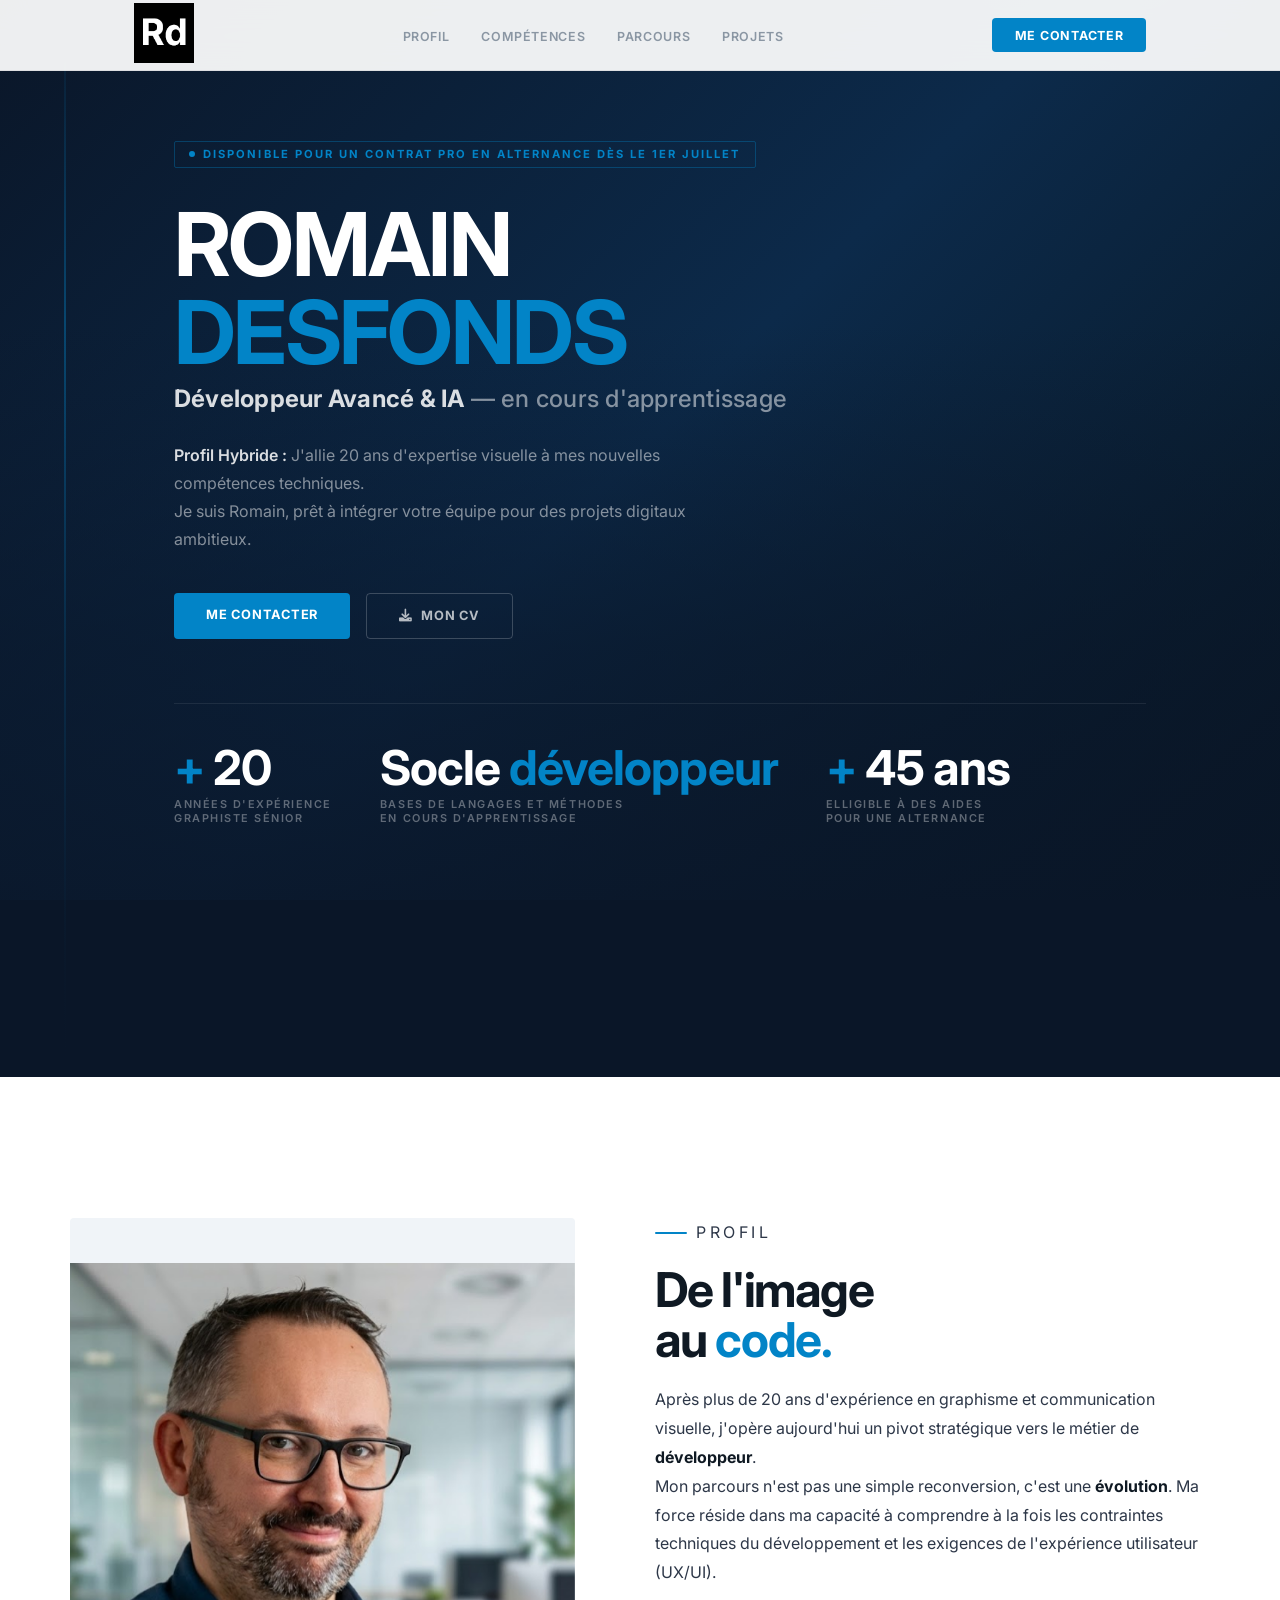
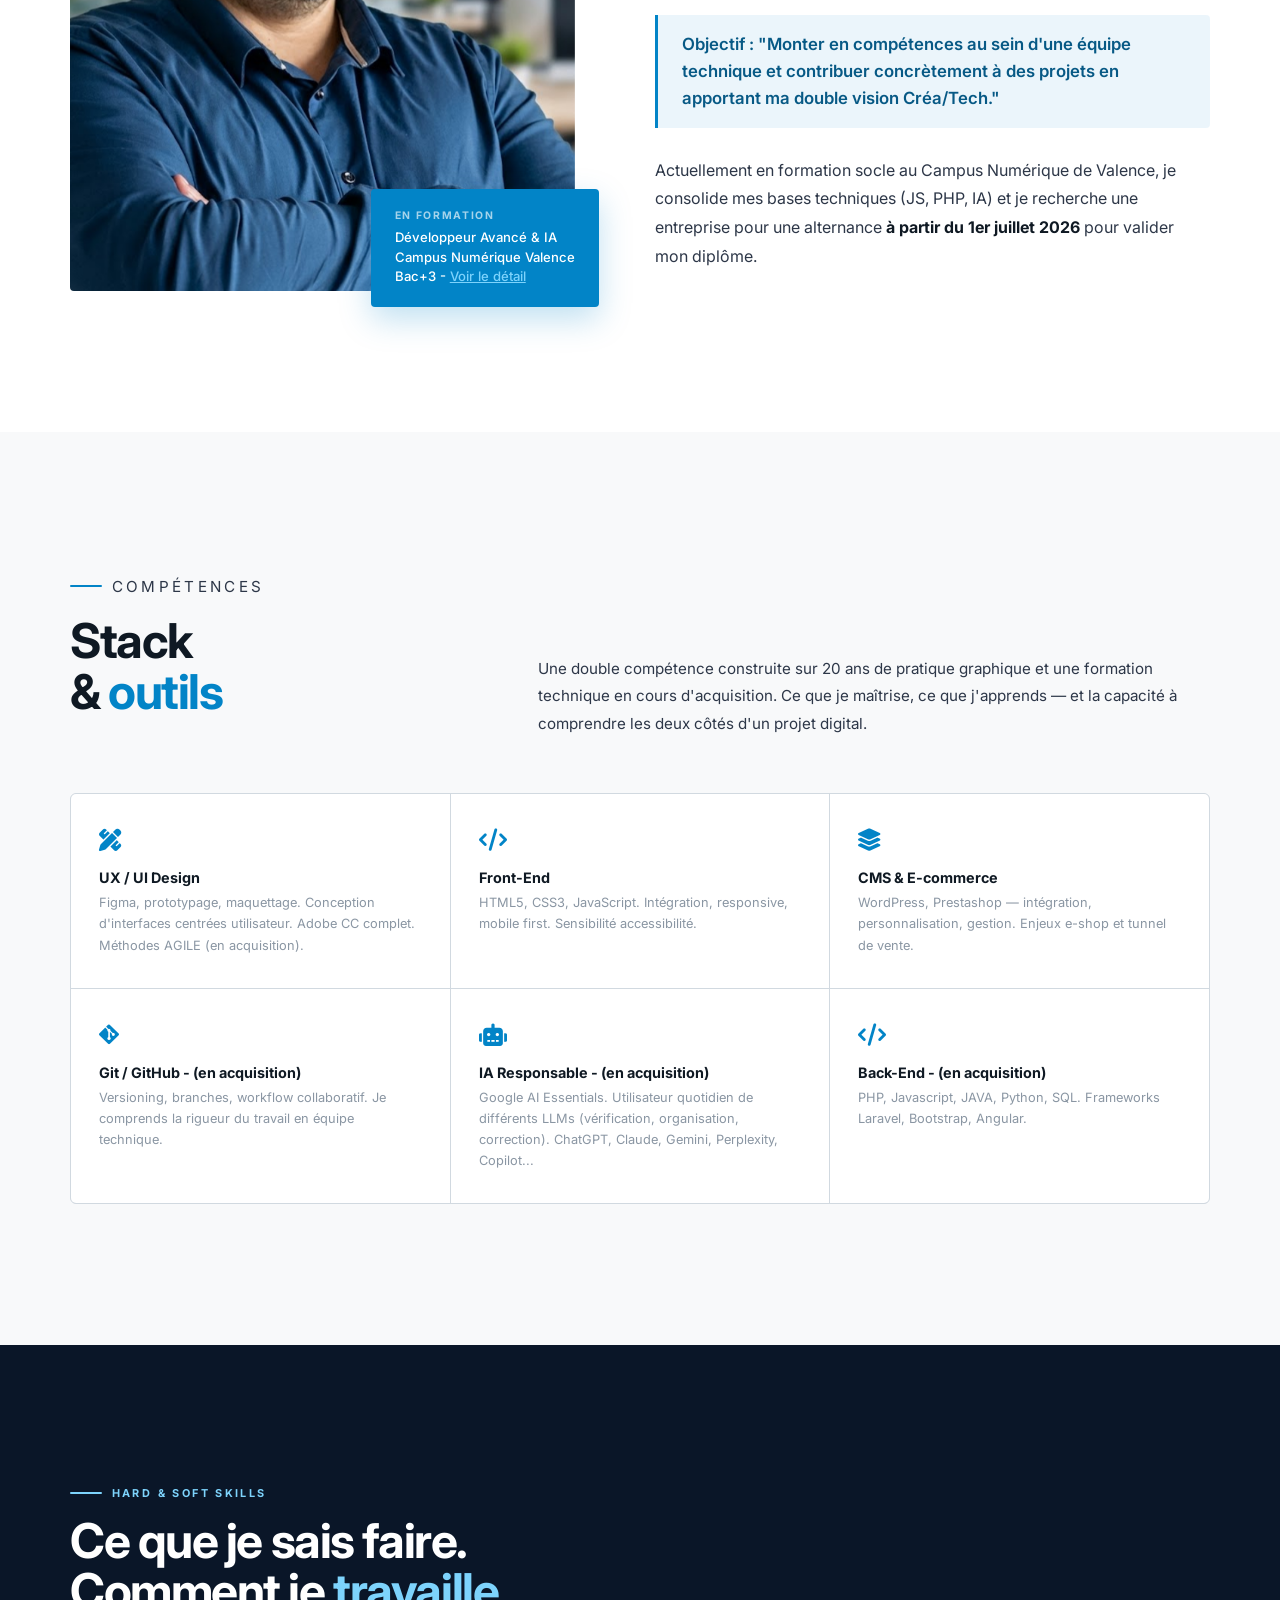
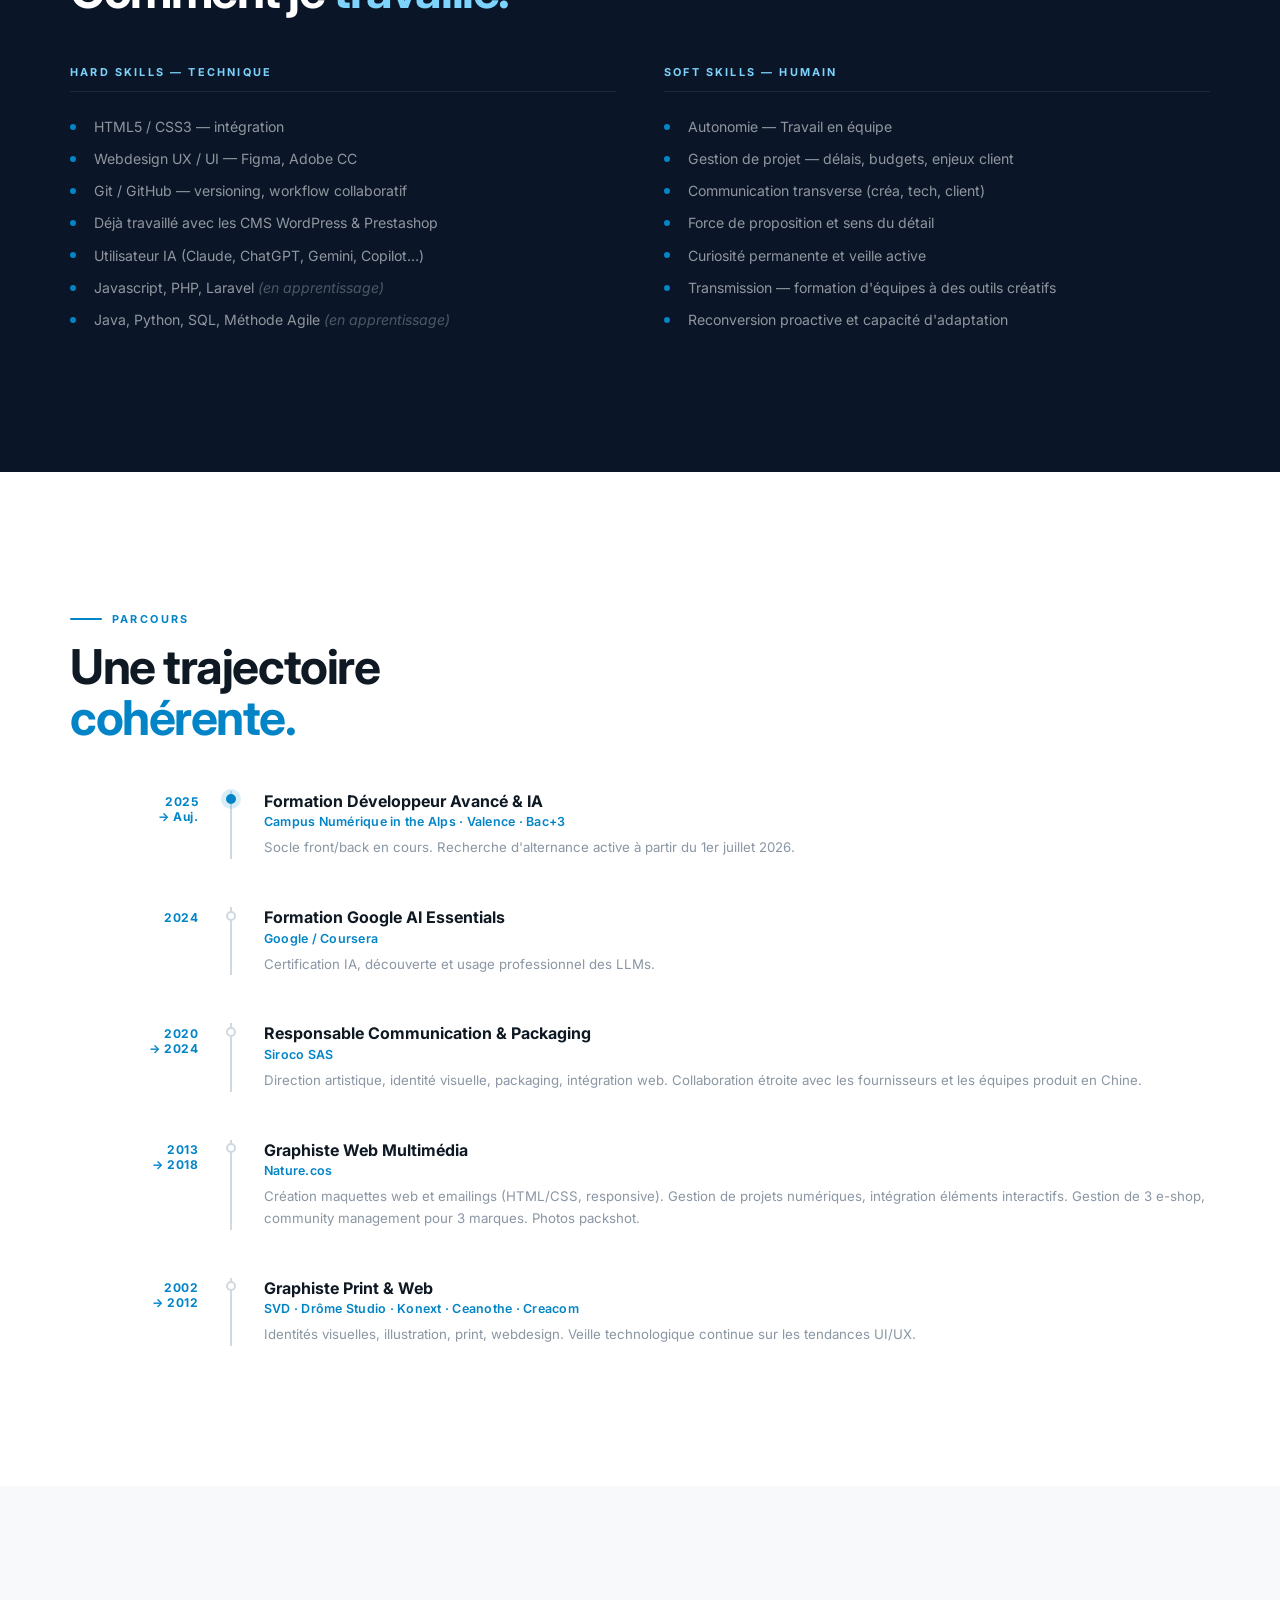
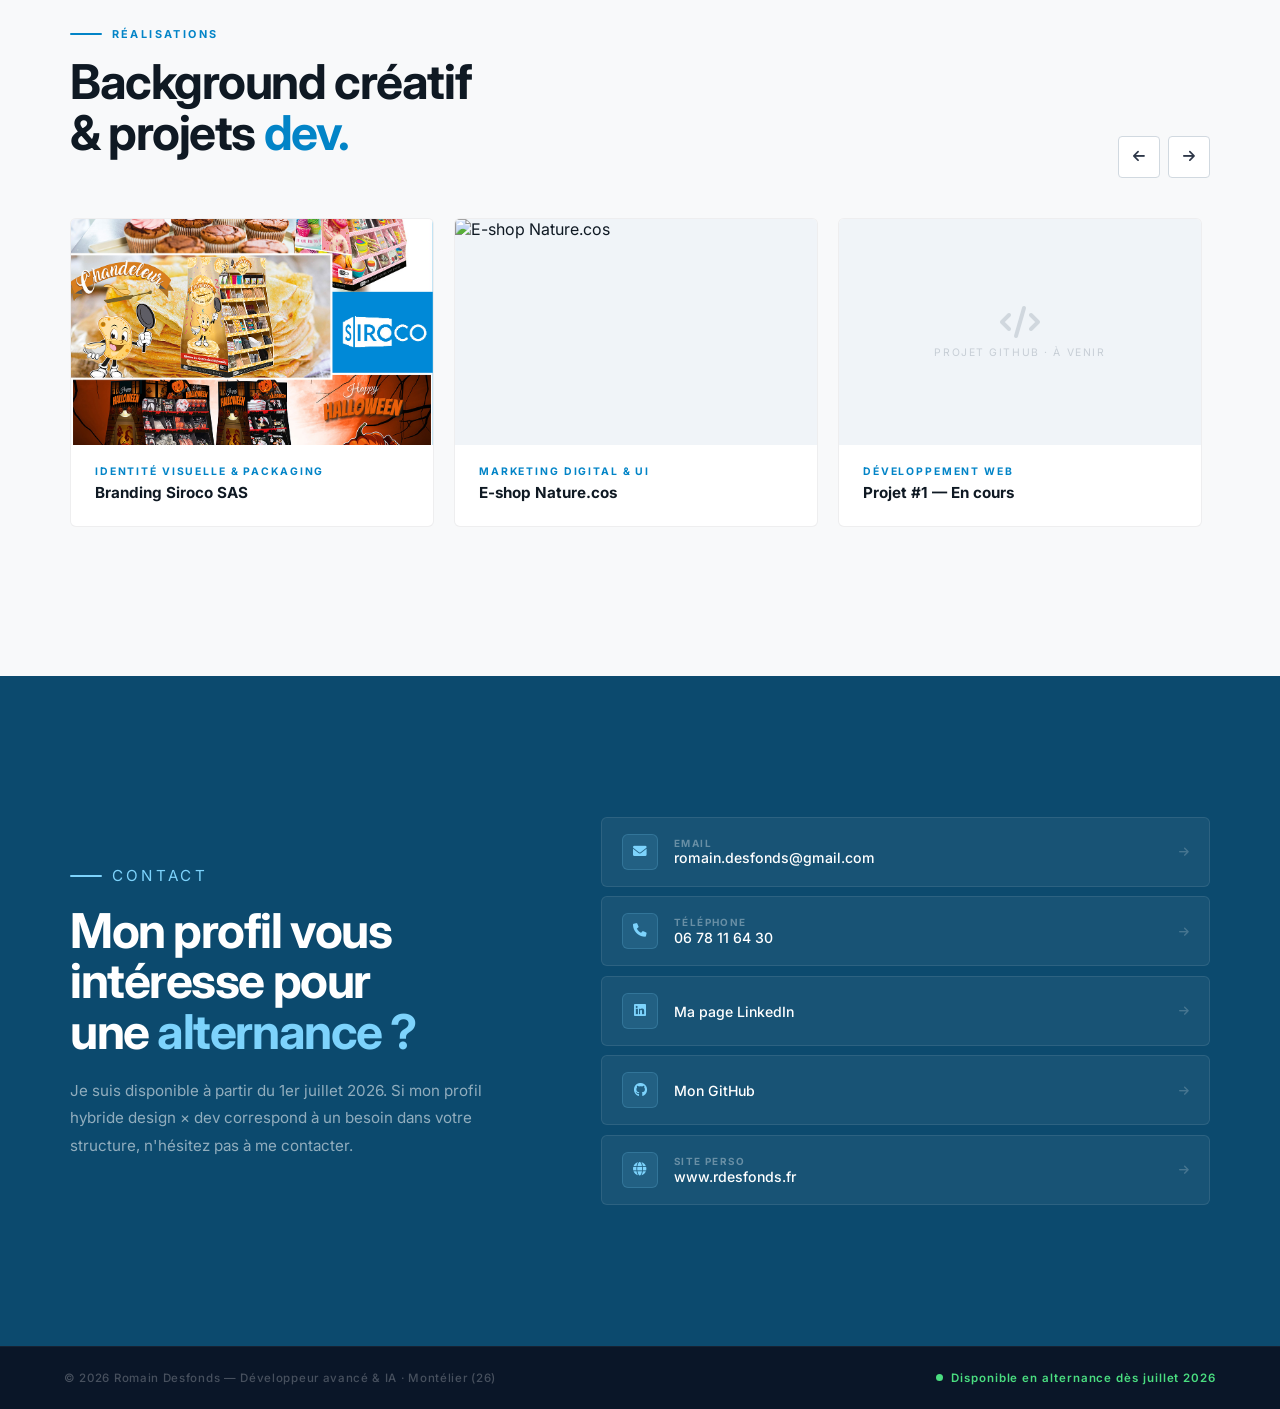
==== commit cccd7f48: "maj contact & skills" ====
--- a/index.html
+++ b/index.html
@@ -29,7 +29,7 @@
       <li><a href="#timeline">Parcours</a></li>
       <li><a href="#projects">Projets</a></li>
     </ul>
-    <a class="nav-cta" href="#contact">Me recruter</a>
+    <a class="nav-cta" href="#contact">Me contacter</a>
     <button class="nav-burger" id="burger" aria-label="Ouvrir le menu">
       <i class="fas fa-bars"></i>
     </button>
@@ -39,7 +39,7 @@
     <a href="#skills">Compétences</a>
     <a href="#timeline">Parcours</a>
     <a href="#projects">Projets</a>
-    <a href="#contact">Me recruter</a>
+    <a href="#contact">Me contacter</a>
   </div>
 </nav>
 
@@ -53,7 +53,7 @@
     <i class="fas fa-film"></i>
     <p>Vidéo à intégrer</p>
   </div> -->
-    <video autoplay muted loop playsinline class="hero-media" src="bg-darkcode.mp4"></video>
+    <video autoplay muted loop playsinline class="hero-media" src="img/bg-code.mp4"></video>
 
   <div class="hero-line"></div>
   <div class="hero-vignette"></div>
@@ -156,7 +156,7 @@
       </div>
       <p>
         Une double compétence construite sur 20 ans de pratique graphique et une formation
-        technique en cours d'acquisition. Ce que je maîtrise, ce que j'apprends — et la rare
+        technique en cours d'acquisition. Ce que je maîtrise, ce que j'apprends — et la
         capacité à comprendre les deux côtés d'un projet digital.
       </p>
     </div>
@@ -365,57 +365,58 @@
 
       <div class="contact-info">
         <p class="label">Contact</p>
-        <h2>On discute<br>d'une <span class="blue">alternance ?</span></h2>
+        <h2>Mon profil vous intéresse pour<br>une <span class="blue">alternance ?</span></h2>
         <p>
           Je suis disponible à partir du 1er juillet 2026. Si mon profil hybride
-          design × dev correspond à un besoin dans votre structure, écrivez-moi.
+          design × dev correspond à un besoin dans votre structure, n'hésitez pas à me contacter.
         </p>
-        <div class="contact-links">
-          <a href="mailto:romain.desfonds@gmail.com" class="contact-link">
-            <i class="fas fa-envelope"></i> romain.desfonds@gmail.com
-          </a>
-          <a href="tel:+33678116430" class="contact-link">
-            <i class="fas fa-phone"></i> 06 78 11 64 30
-          </a>
-          <a href="https://linkedin.com/in/romain-desfonds" target="_blank" rel="noopener" class="contact-link">
-            <i class="fab fa-linkedin"></i> linkedin.com/in/romain-desfonds
-          </a>
-          <a href="https://github.com" target="_blank" rel="noopener" class="contact-link">
-            <i class="fab fa-github"></i> GitHub
-          </a>
-        </div>
-      </div>
-
-      <div>
-        <!--
-          FORMSPREE : remplace YOUR_FORM_ID par ton vrai ID
-          1. Crée un compte sur https://formspree.io
-          2. Crée un formulaire → copie l'ID (ex: xpwzgkbl)
-        -->
-        <form class="contact-form" id="contact-form"
-              action="https://formspree.io/f/YOUR_FORM_ID"
-              method="POST" novalidate>
-          <div class="form-row">
-            <div>
-              <label for="name">Nom</label>
-              <input type="text" id="name" name="name" placeholder="Votre nom" required>
-            </div>
-            <div>
-              <label for="email">Email</label>
-              <input type="email" id="email" name="email" placeholder="votre@email.com" required>
-            </div>
-          </div>
-          <div>
-            <label for="company">Société</label>
-            <input type="text" id="company" name="company" placeholder="Nom de votre structure">
-          </div>
-          <div>
-            <label for="message">Message</label>
-            <textarea id="message" name="message" rows="5"
-                      placeholder="Bonjour Romain, votre profil m'intéresse pour…" required></textarea>
-          </div>
-          <button type="submit" class="form-submit">Envoyer le message</button>
-        </form>
+        
+      </div>
+
+      <div>
+     
+        <div class="contact-cards">
+  <a href="mailto:romain.desfonds@gmail.com" class="contact-card">
+    <div class="card-icon"><i class="fas fa-envelope"></i></div>
+    <div class="card-text">
+      <span class="card-label">Email</span>
+      <span class="card-value">romain.desfonds@gmail.com</span>
+    </div>
+    <i class="fas fa-arrow-right card-arrow"></i>
+  </a>
+  <a href="tel:+33678116430" class="contact-card">
+    <div class="card-icon"><i class="fas fa-phone"></i></div>
+    <div class="card-text">
+      <span class="card-label">Téléphone</span>
+      <span class="card-value">06 78 11 64 30</span>
+    </div>
+    <i class="fas fa-arrow-right card-arrow"></i>
+  </a>
+  <a href="https://www.linkedin.com/in/romain-desfonds-developpeur-frontend-fullstack-digital/" target="_blank" rel="noopener" class="contact-card">
+    <div class="card-icon"><i class="fab fa-linkedin"></i></div>
+    <div class="card-text">
+      <span class="card-label"></span>
+      <span class="card-value">Ma page LinkedIn</span>
+    </div>
+    <i class="fas fa-arrow-right card-arrow"></i>
+  </a>
+  <a href="https://github.com/rdesfonds-campus/" target="_blank" rel="noopener" class="contact-card">
+    <div class="card-icon"><i class="fab fa-github"></i></div>
+    <div class="card-text">
+      <span class="card-label"></span>
+      <span class="card-value">Mon GitHub</span>
+    </div>
+    <i class="fas fa-arrow-right card-arrow"></i>
+  </a>
+  <a href="https://www.rdesfonds.fr" target="_blank" rel="noopener" class="contact-card">
+    <div class="card-icon"><i class="fas fa-globe"></i></div>
+    <div class="card-text">
+      <span class="card-label">Site perso</span>
+      <span class="card-value">www.rdesfonds.fr</span>
+    </div>
+    <i class="fas fa-arrow-right card-arrow"></i>
+  </a>
+</div>
       </div>
 
     </div>
@@ -424,7 +425,7 @@
 
 <!-- ═══ FOOTER ═══ -->
 <footer>
-  <p>© 2026 Romain Desfonds — Développeur Web & UI · Montélier (26)</p>
+  <p>© 2026 Romain Desfonds — Développeur avancé & IA · Montélier (26)</p>
   <div class="footer-status">
     <div class="status-dot"></div>
     <span class="status-label">Disponible en alternance dès juillet 2026</span>
--- a/css/style.css
+++ b/css/style.css
@@ -91,7 +91,7 @@
 
 /* Remplacer hero-media-placeholder par cette balise quand vidéo prête :
    <video autoplay muted loop playsinline class="hero-media" src="video.mp4"></video> */
-.hero-media { position: absolute; inset: 0; width: 100%; height: 100%; object-fit: cover; opacity: .45; }
+.hero-media { position: absolute; inset: 0; width: 100%; height: 100%; object-fit: cover; opacity: .09; }
 
 .hero-line {
   position: absolute; left: var(--gutter); top: 0; bottom: 0; width: 2px;
@@ -131,7 +131,7 @@
 .btn-ghost:hover { border-color: var(--blue); color: var(--blue); }
 
 .hero-stats { display: flex; gap: 3rem; margin-top: 4rem; padding-top: 2.5rem; border-top: 1px solid rgba(255,255,255,.08); flex-wrap: wrap; }
-.stat-num { font-size: 2rem; font-weight: 700; color: var(--white); line-height: 1; letter-spacing: -.02em; }
+.stat-num { font-size: 3rem; font-weight: 700; color: var(--white); line-height: 1; letter-spacing: -.02em; }
 .stat-num span { color: var(--blue); }
 .stat-label { font-size: .68rem; font-weight: 600; letter-spacing: .14em; text-transform: uppercase; color: rgba(255,255,255,.35); margin-top: .3rem; }
 
@@ -273,27 +273,58 @@
 
 /* ── CONTACT ── */
 #contact { background: var(--blue-deep); }
-#contact .label        { color: #7dd3fc; }
-#contact .label::before{ background: #7dd3fc; }
-#contact h2            { color: var(--white); }
-#contact h2 .blue      { color: #7dd3fc; }
-
-.contact-grid { display: grid; grid-template-columns: 1fr 1.35fr; gap: 5rem; align-items: start; }
-.contact-info > p { font-size: .95rem; font-weight: 400; line-height: 1.8; color: rgba(255,255,255,.55); margin-bottom: 2.5rem; }
-.contact-links { display: flex; flex-direction: column; }
-.contact-link { display: flex; align-items: center; gap: 1rem; text-decoration: none; color: rgba(255,255,255,.65); font-size: .88rem; font-weight: 500; transition: color .2s; padding: .8rem 0; border-bottom: 1px solid rgba(255,255,255,.07); }
-.contact-link:last-child { border-bottom: none; }
-.contact-link i { color: #7dd3fc; width: 1.1rem; flex-shrink: 0; }
-.contact-link:hover { color: var(--white); }
-
-.contact-form { display: flex; flex-direction: column; gap: 1rem; }
-.form-row { display: grid; grid-template-columns: 1fr 1fr; gap: 1rem; }
-label { font-size: .68rem; font-weight: 700; letter-spacing: .12em; text-transform: uppercase; color: rgba(255,255,255,.4); display: block; margin-bottom: .4rem; }
-input, textarea { width: 100%; background: rgba(255,255,255,.06); border: 1px solid rgba(255,255,255,.12); color: var(--white); font-family: var(--sans); font-size: .88rem; font-weight: 400; padding: .9rem 1.1rem; outline: none; transition: border-color .2s; resize: vertical; border-radius: 4px; }
-input::placeholder, textarea::placeholder { color: rgba(255,255,255,.2); }
-input:focus, textarea:focus { border-color: #7dd3fc; }
-.form-submit { font-family: var(--sans); font-size: .8rem; font-weight: 700; letter-spacing: .08em; text-transform: uppercase; color: var(--blue-deep); background: #7dd3fc; border: none; padding: 1rem 2rem; cursor: pointer; transition: opacity .2s; align-self: flex-start; border-radius: 4px; }
-.form-submit:hover { opacity: .85; }
+#contact .label         { color: #7dd3fc; }
+#contact .label::before { background: #7dd3fc; }
+#contact h2             { color: var(--white); }
+#contact h2 .blue       { color: #7dd3fc; }
+
+.contact-grid { display: grid; grid-template-columns: 1fr 1.35fr; gap: 5rem; align-items: center; }
+.contact-info > p { font-size: .95rem; font-weight: 400; line-height: 1.8; color: rgba(255,255,255,.55); }
+
+/* Cards coordonnées */
+.contact-cards { display: flex; flex-direction: column; gap: .6rem; }
+
+.contact-card {
+  display: flex; align-items: center; gap: 1rem;
+  padding: 1rem 1.25rem;
+  background: rgba(255,255,255,.05);
+  border: 1px solid rgba(255,255,255,.09);
+  border-radius: 6px;
+  text-decoration: none; color: var(--white);
+  transition: all .22s ease;
+  position: relative; overflow: hidden;
+}
+.contact-card::before {
+  content: ''; position: absolute;
+  left: 0; top: 0; bottom: 0; width: 3px;
+  background: #7dd3fc;
+  transform: scaleY(0); transition: transform .22s ease;
+  border-radius: 0 2px 2px 0;
+}
+.contact-card:hover {
+  background: rgba(125,211,252,.08);
+  border-color: rgba(125,211,252,.3);
+  transform: translateX(5px);
+}
+.contact-card:hover::before { transform: scaleY(1); }
+
+.card-icon {
+  width: 36px; height: 36px; border-radius: 6px; flex-shrink: 0;
+  background: rgba(125,211,252,.1);
+  border: 1px solid rgba(125,211,252,.18);
+  color: #7dd3fc;
+  display: flex; align-items: center; justify-content: center;
+  font-size: .85rem;
+  transition: transform .22s ease, background .22s ease;
+}
+.contact-card:hover .card-icon { background: rgba(125,211,252,.2); transform: rotate(-5deg) scale(1.08); }
+
+.card-text { display: flex; flex-direction: column; gap: .05rem; }
+.card-label { font-size: .62rem; font-weight: 700; letter-spacing: .14em; text-transform: uppercase; color: rgba(255,255,255,.35); }
+.card-value { font-size: .88rem; font-weight: 500; color: var(--white); }
+
+.card-arrow { margin-left: auto; color: rgba(255,255,255,.2); font-size: .7rem; transition: transform .22s ease, color .22s ease; }
+.contact-card:hover .card-arrow { transform: translateX(3px); color: #7dd3fc; }
 
 /* ── FOOTER ── */
 footer { background: var(--dark); border-top: 1px solid rgba(255,255,255,.05); padding: 1.5rem var(--gutter); display: flex; align-items: center; justify-content: space-between; flex-wrap: wrap; gap: 1rem; }
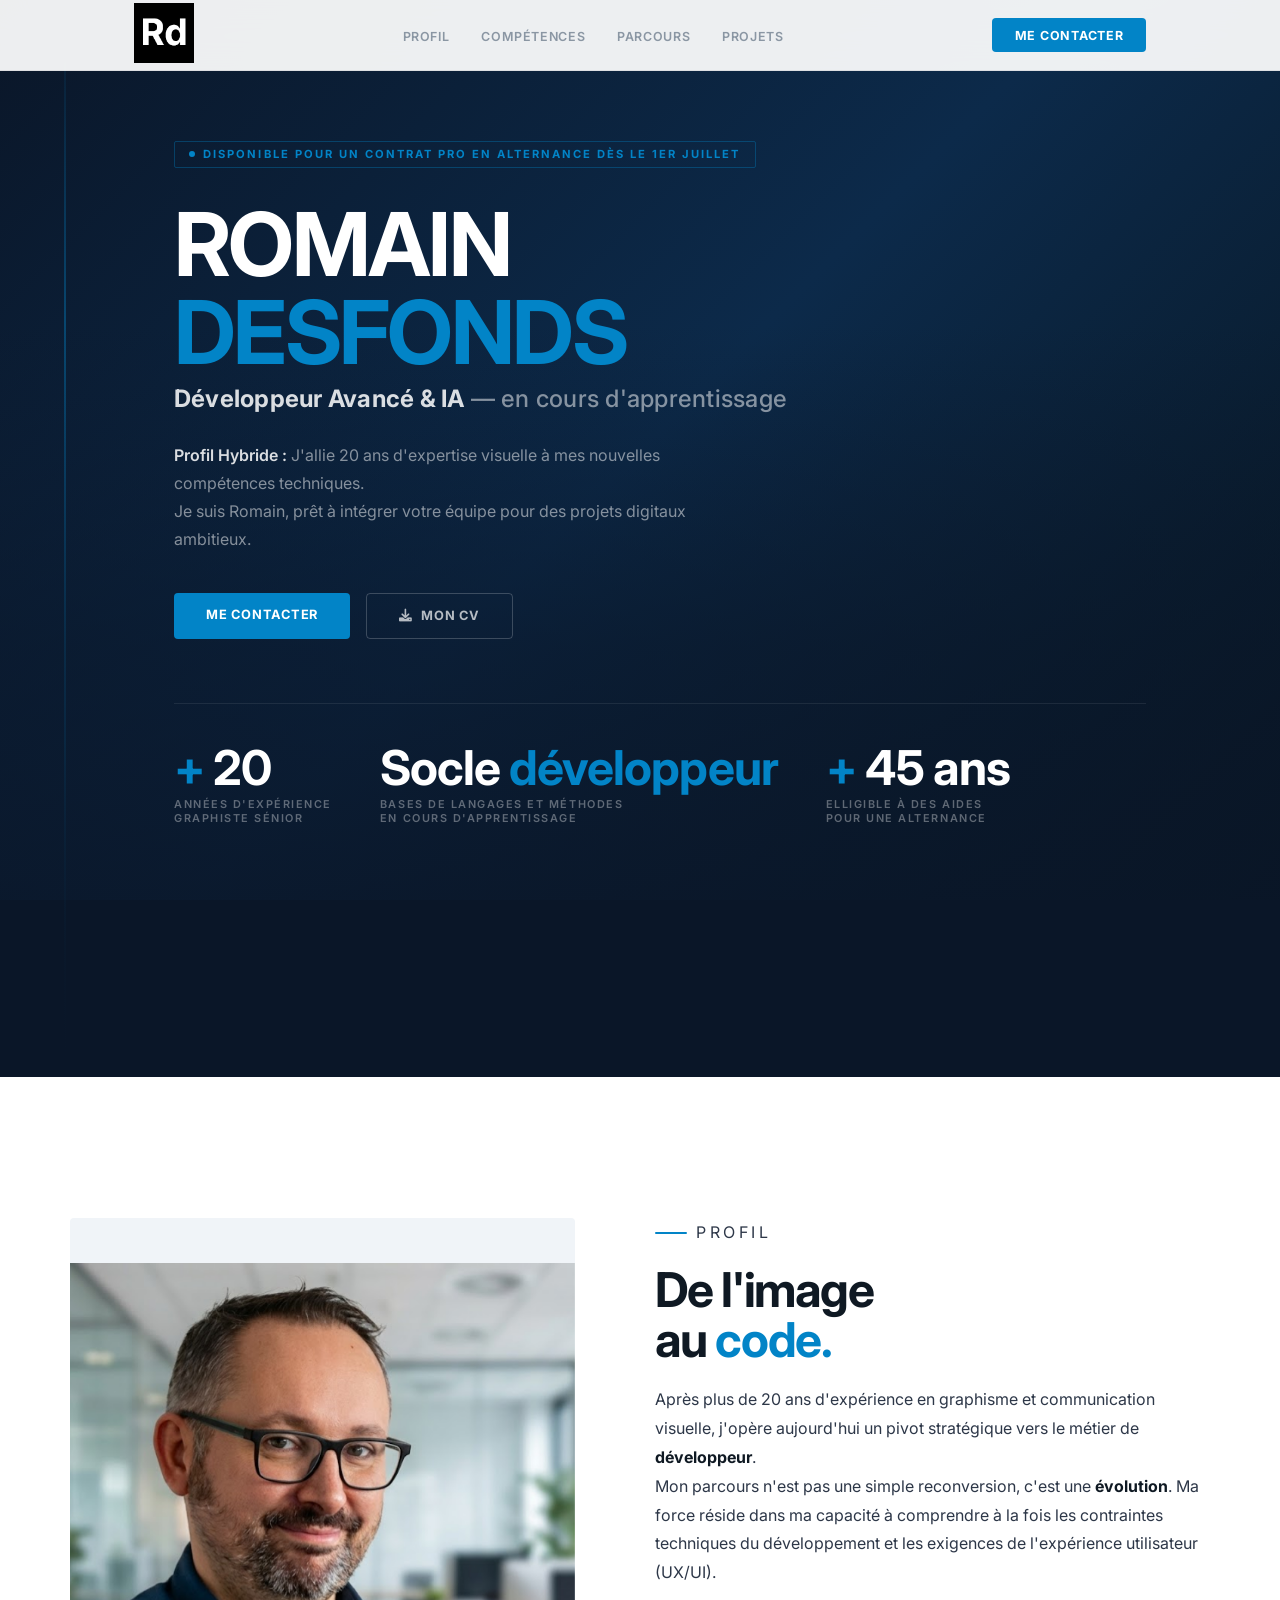
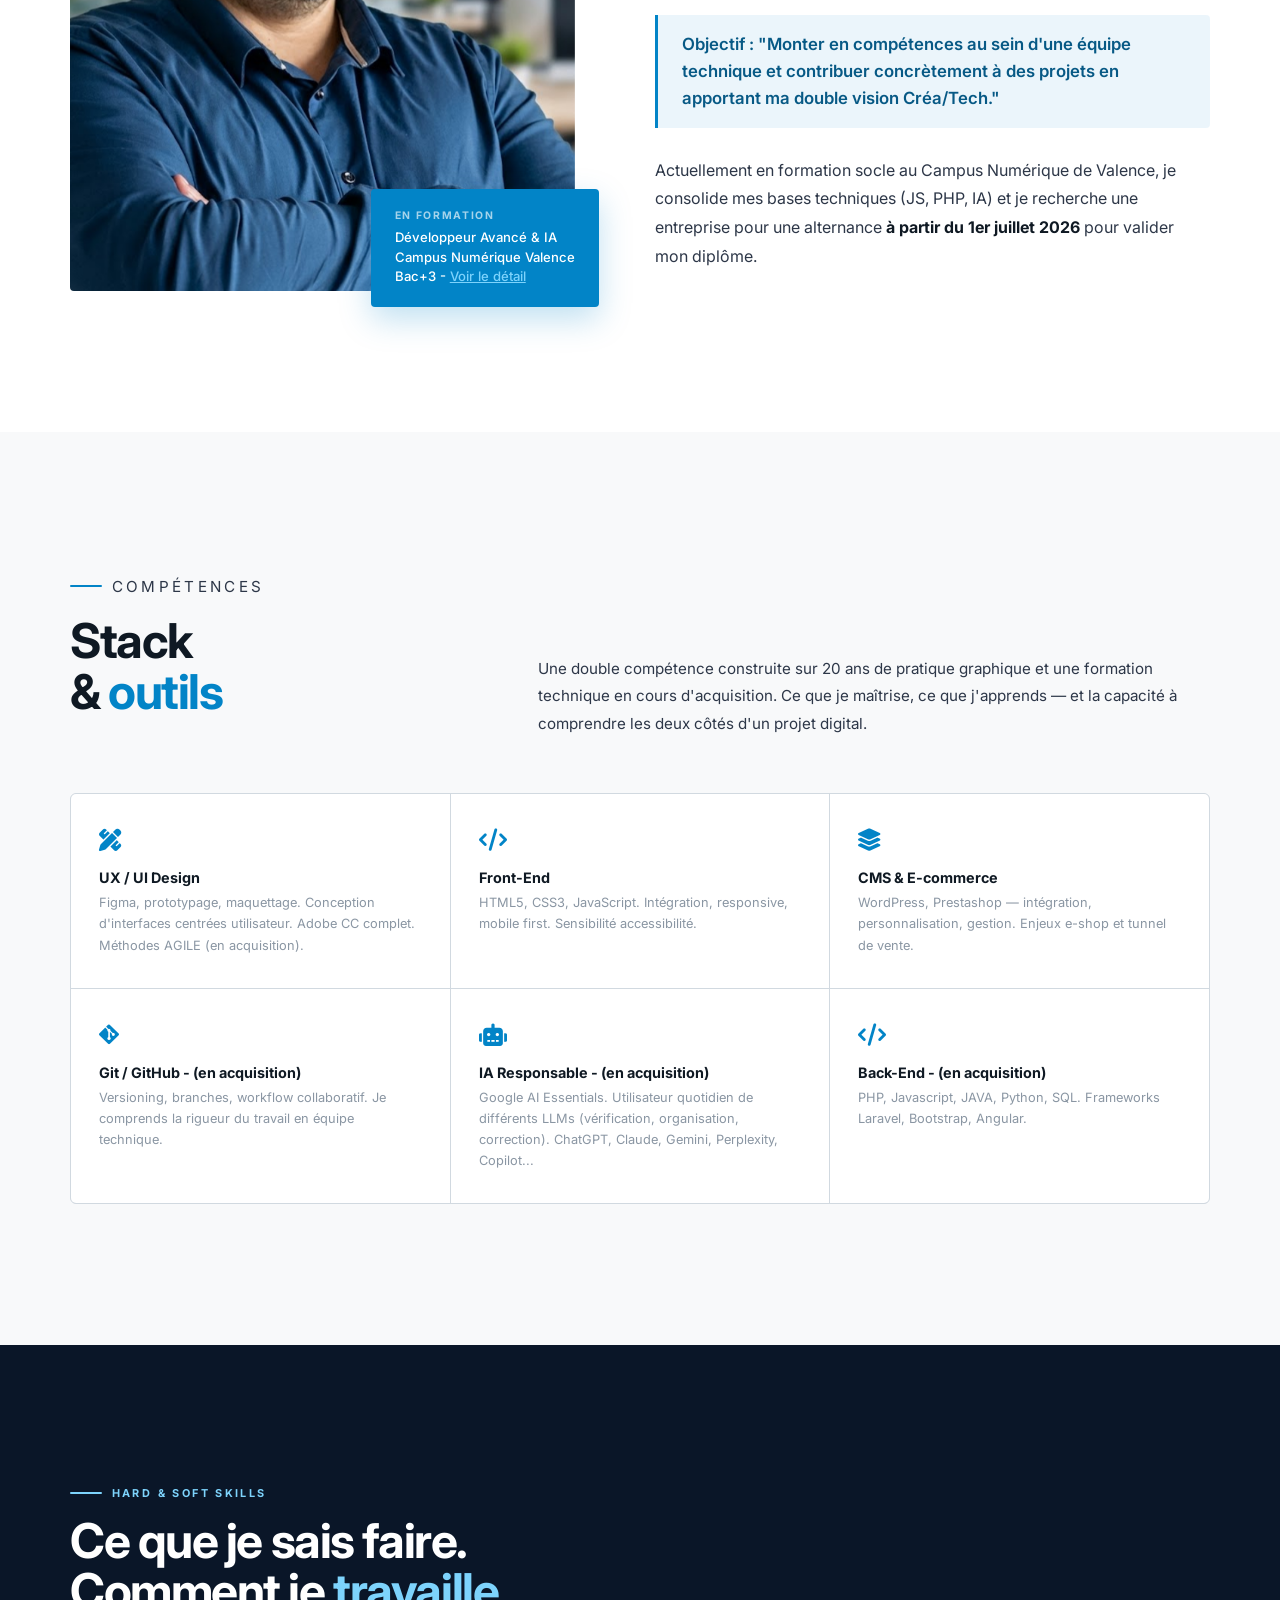
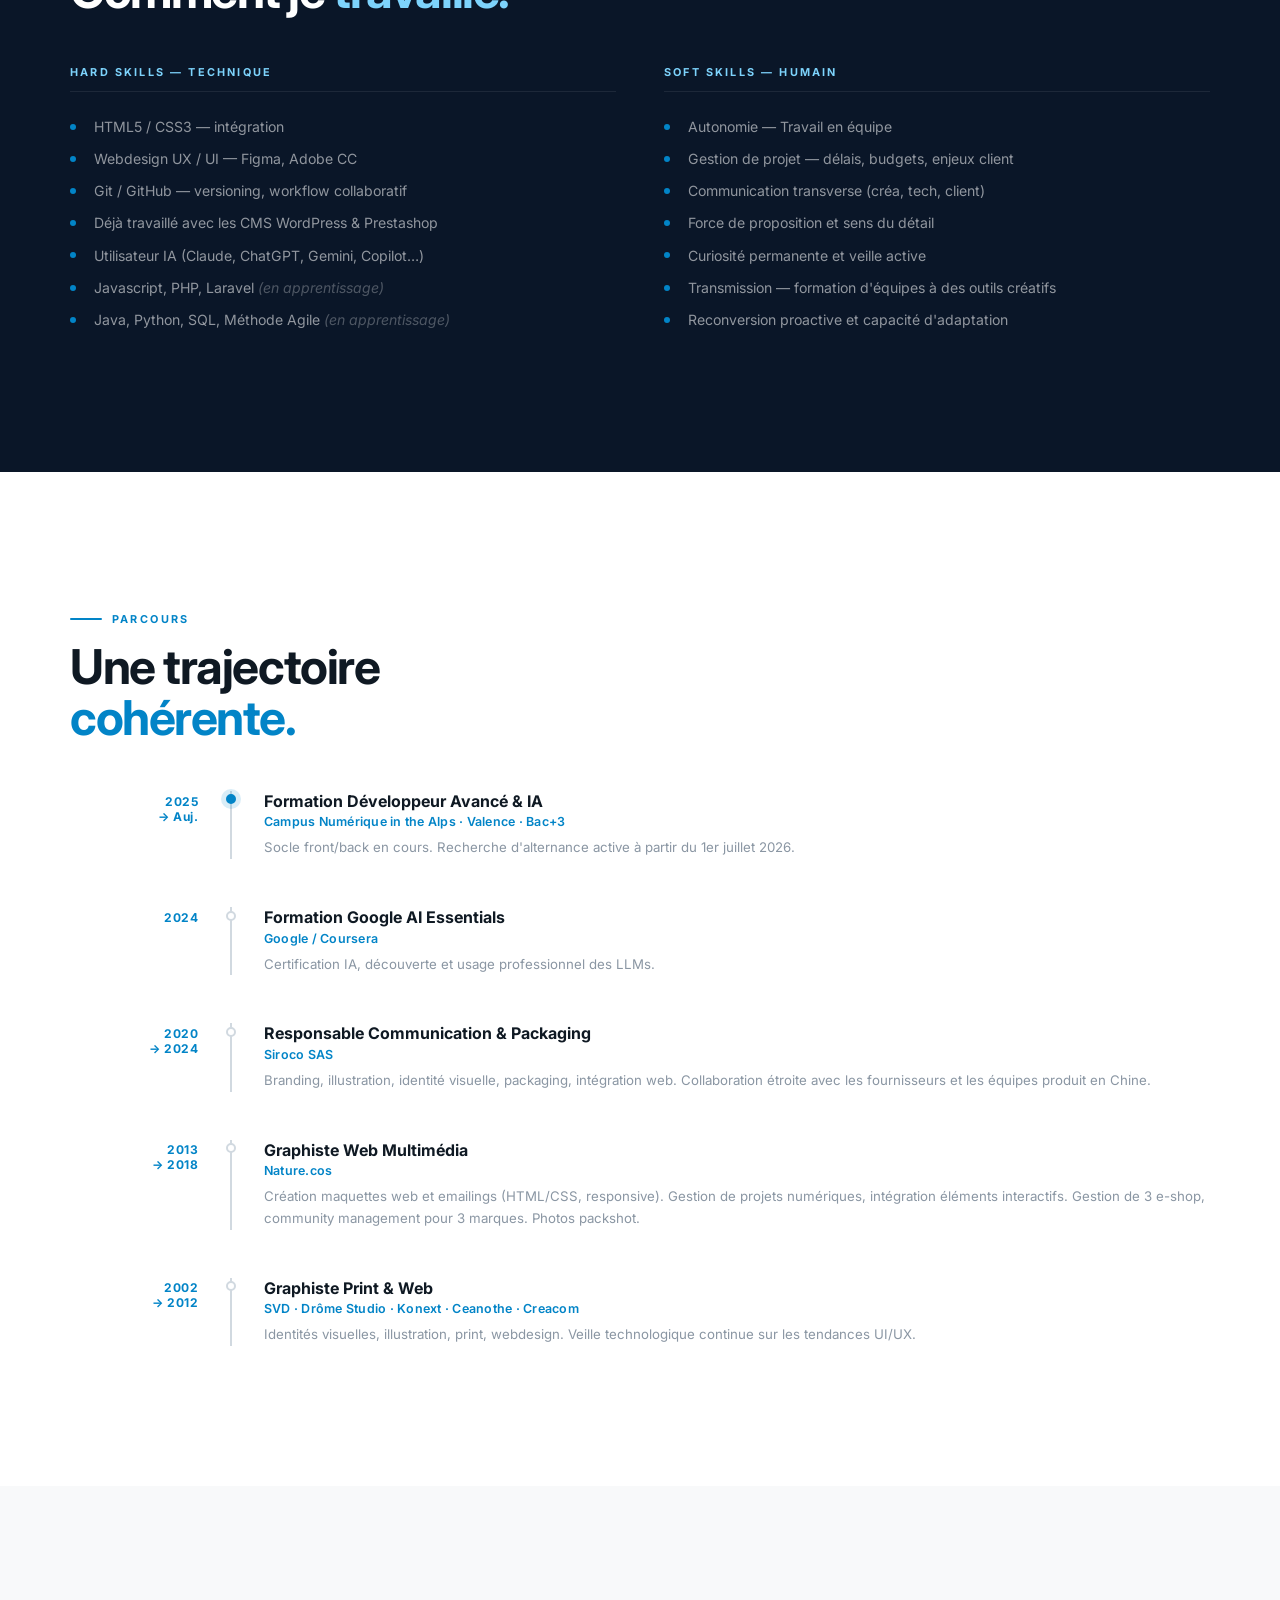
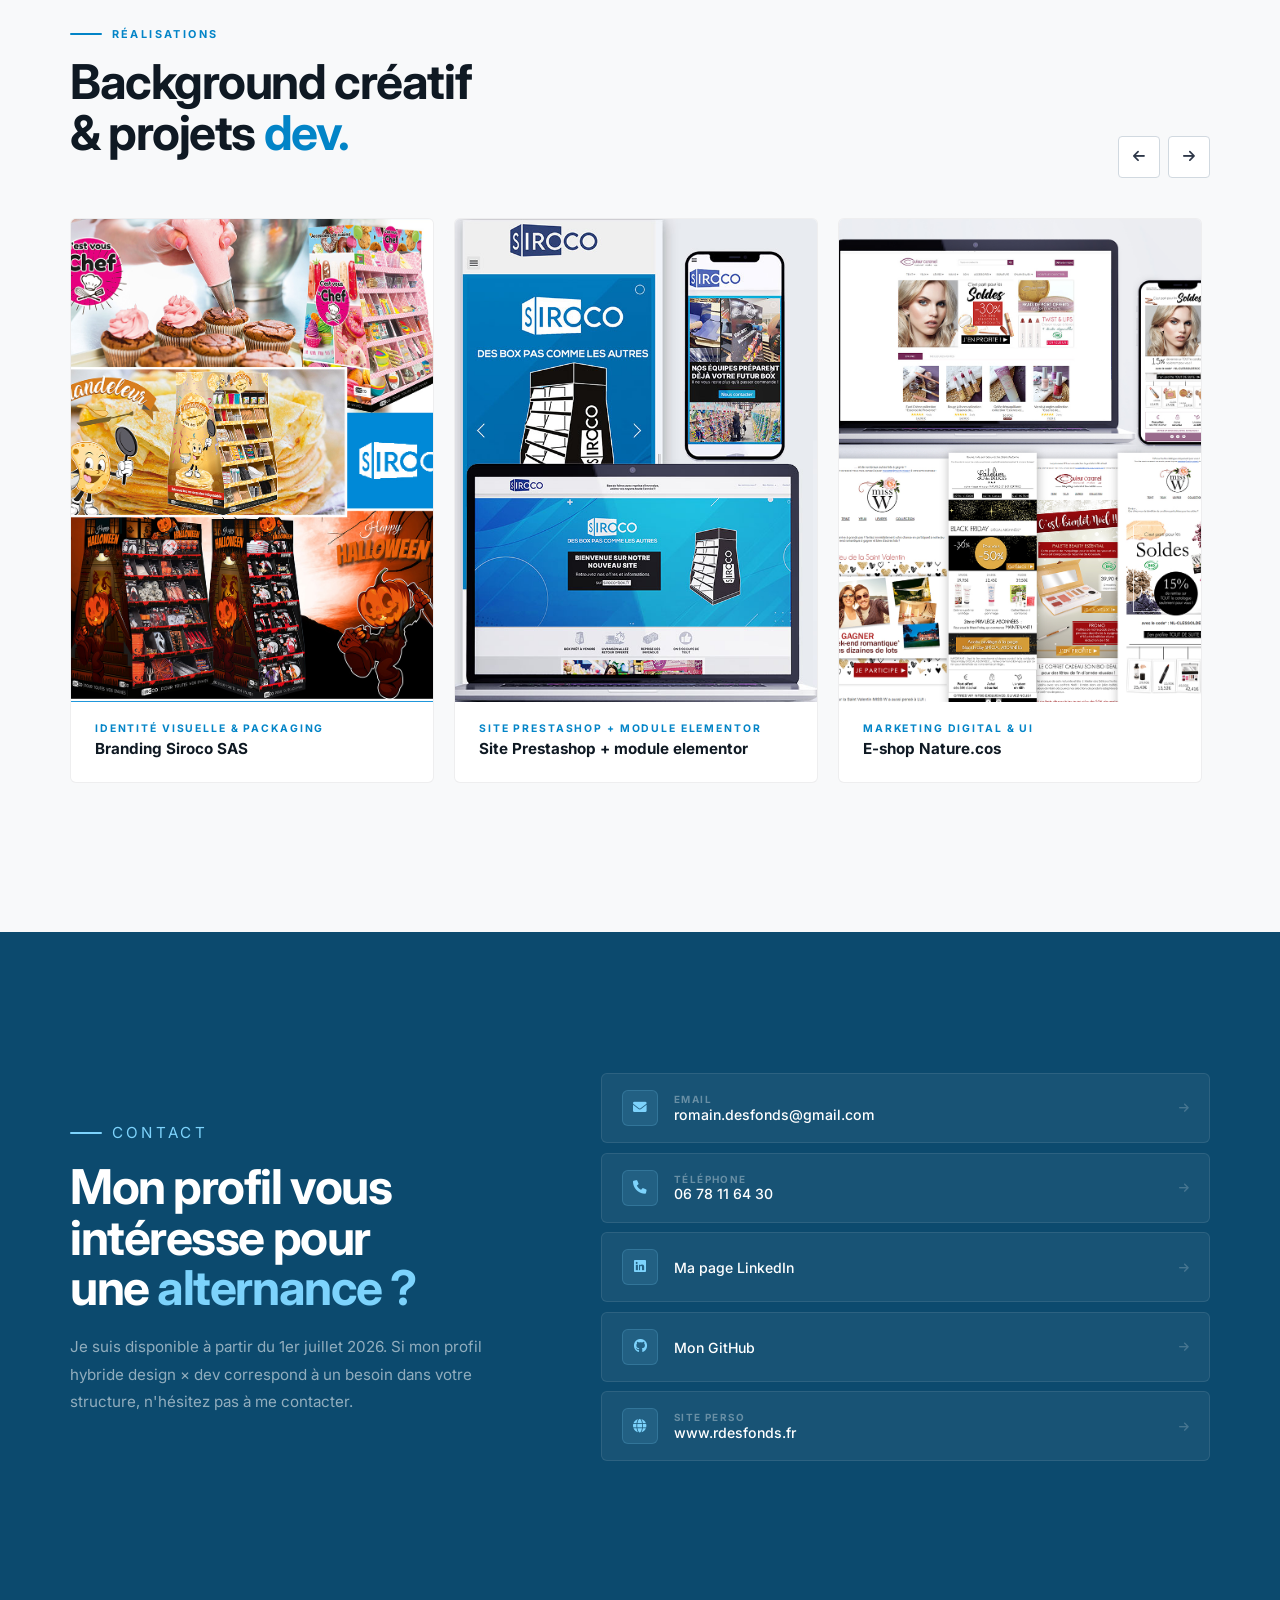
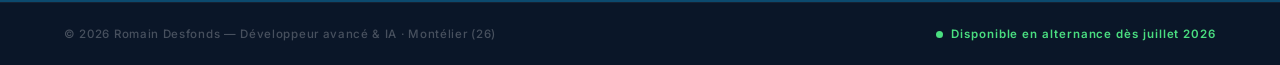
==== commit c2b1fb44: "ajout des diapos et maj system caroussel" ====
--- a/index.html
+++ b/index.html
@@ -1,51 +1,75 @@
 <!DOCTYPE html>
 <html lang="fr">
+
 <head>
   <meta charset="UTF-8" />
   <meta name="viewport" content="width=device-width, initial-scale=1.0" />
   <title>Romain Desfonds — Développeur Web & UI</title>
-  <meta name="description" content="Portfolio de Romain Desfonds — Profil hybride Design × Dev, en recherche d'alternance Développeur Avancé & IA.">
-
+  <!-- meta et SEO -->
+  <meta name="description"
+    content="Romain Desfonds — Étudiant en alternance, profil hybride design × développement web. Disponible à partir de juillet 2026.">
+  <meta name="keywords" content="alternance, design, développement web, UI, UX, front-end, Romain Desfonds">
+  <meta name="author" content="Romain Desfonds">
+  <meta name="robots" content="index, follow">
+  <link rel="canonical" href="https://www.rdesfonds.fr/">
+
+  <!-- Open Graph (aperçu sur LinkedIn, WhatsApp, etc.) -->
+  <meta property="og:type" content="website">
+  <meta property="og:url" content="https://rdesfonds.github.io/">
+  <meta property="og:title" content="Romain Desfonds — Design × Dev">
+  <meta property="og:description"
+    content="Profil hybride design × développement web. Disponible en alternance à partir de juillet 2026.">
+  <meta property="og:image" content="https://rdesfords.github.io/fav-rd.png">
+
+  <!-- Twitter Card -->
+  <meta name="twitter:card" content="summary_large_image">
+  <meta name="twitter:title" content="Romain Desfonds — Design × Dev">
+  <meta name="twitter:description"
+    content="Profil hybride design × développement web. Disponible en alternance à partir de juillet 2026.">
+  <meta name="twitter:image" content="https://rdesfonds.github.io/fav-rd.png">
   <!-- Fonts -->
   <link rel="preconnect" href="https://fonts.googleapis.com" />
   <link rel="preconnect" href="https://fonts.gstatic.com" crossorigin />
-  <link href="https://fonts.googleapis.com/css2?family=Inter:wght@300;400;500;600;700;800&display=swap" rel="stylesheet" />
+  <link href="https://fonts.googleapis.com/css2?family=Inter:wght@300;400;500;600;700;800&display=swap"
+    rel="stylesheet" />
 
   <!-- Icons -->
   <link href="https://cdnjs.cloudflare.com/ajax/libs/font-awesome/6.0.0/css/all.min.css" rel="stylesheet">
-
+  <link rel="icon" type="image/png" href="img/basic/fav-rd.png">
+  <link rel="apple-touch-icon" href="img/basic/fav-rd.png">
   <!-- Styles -->
   <link rel="stylesheet" href="css/style.css" />
 </head>
+
 <body>
 
-<!-- ═══ NAV ═══ -->
-<nav>
-  <div class="nav-inner">
-    <a class="nav-logo" href="#"><img src="img/basic/fav-rd.png" width="60"></a>
-    <ul class="nav-links">
-      <li><a href="#about">Profil</a></li>
-      <li><a href="#skills">Compétences</a></li>
-      <li><a href="#timeline">Parcours</a></li>
-      <li><a href="#projects">Projets</a></li>
-    </ul>
-    <a class="nav-cta" href="#contact">Me contacter</a>
-    <button class="nav-burger" id="burger" aria-label="Ouvrir le menu">
-      <i class="fas fa-bars"></i>
-    </button>
-  </div>
-  <div id="mobile-menu" aria-label="Menu mobile">
-    <a href="#about">Profil</a>
-    <a href="#skills">Compétences</a>
-    <a href="#timeline">Parcours</a>
-    <a href="#projects">Projets</a>
-    <a href="#contact">Me contacter</a>
-  </div>
-</nav>
-
-<!-- ═══ HERO ═══ -->
-<section id="hero">
-  <!--
+  <!-- ═══ NAV ═══ -->
+  <nav>
+    <div class="nav-inner">
+      <a class="nav-logo" href="#"><img src="img/basic/fav-rd.png" width="60"></a>
+      <ul class="nav-links">
+        <li><a href="#about">Profil</a></li>
+        <li><a href="#skills">Compétences</a></li>
+        <li><a href="#timeline">Parcours</a></li>
+        <li><a href="#projects">Projets</a></li>
+      </ul>
+      <a class="nav-cta" href="#contact">Me contacter</a>
+      <button class="nav-burger" id="burger" aria-label="Ouvrir le menu">
+        <i class="fas fa-bars"></i>
+      </button>
+    </div>
+    <div id="mobile-menu" aria-label="Menu mobile">
+      <a href="#about">Profil</a>
+      <a href="#skills">Compétences</a>
+      <a href="#timeline">Parcours</a>
+      <a href="#projects">Projets</a>
+      <a href="#contact">Me contacter</a>
+    </div>
+  </nav>
+
+  <!-- ═══ HERO ═══ -->
+  <section id="hero">
+    <!--
     VIDÉO : quand tu as ta vidéo, remplace la div.hero-media-placeholder par :
     <video autoplay muted loop playsinline class="hero-media" src="ta-video.mp4"></video>
  
@@ -55,45 +79,46 @@
   </div> -->
     <video autoplay muted loop playsinline class="hero-media" src="img/bg-code.mp4"></video>
 
-  <div class="hero-line"></div>
-  <div class="hero-vignette"></div>
-
-  <div class="hero-content">
-    <div class="hero-badge">
-      <span class="dot"></span> Disponible pour un contrat pro en alternance dès le 1er Juillet 
-    </div>
-    <div class="hero-name">ROMAIN<br><span class="last">DESFONDS</span></div>
-    <div class="hero-title">
-      <strong>Développeur Avancé & IA</strong> — en cours d'apprentissage
-    </div>
-    <p class="hero-sub">
-      <strong>Profil Hybride :</strong> J'allie 20 ans d'expertise visuelle à mes nouvelles compétences techniques.<br>
-Je suis Romain, prêt à intégrer votre équipe pour des projets digitaux ambitieux.
-    </p>
-    <div class="hero-actions">
-      <a href="#contact" class="btn btn-blue">Me contacter</a>
-      <a href="cv_rdesfonds_developpeur_alternance.pdf" download class="btn btn-ghost">
-        <i class="fas fa-download" style="margin-right:.5rem"></i>Mon CV
-      </a>
-    </div>
-    <div class="hero-stats">
-      <div>
-        <div class="stat-num"><span>+</span> 20</div>
-        <div class="stat-label">années d'expérience <br>Graphiste sénior  </div>
-      </div>
-      <div>
-        <div class="stat-num">Socle <span>développeur </span></div>
-        <div class="stat-label">Bases de langages et méthodes<br>en cours d'apprentissage</div>
-      </div>
-      <div>
-        <div class="stat-num"><span>+</span> 45 ans</div>
-        <div class="stat-label">Elligible à des aides<br> pour une alternance</div>
-      </div>
-    </div>
-  </div>
-</section>
-
-<!-- ═══ AIDE BAND ═══ 
+    <div class="hero-line"></div>
+    <div class="hero-vignette"></div>
+
+    <div class="hero-content">
+      <div class="hero-badge">
+        <span class="dot"></span> Disponible pour un contrat pro en alternance dès le 1er Juillet
+      </div>
+      <div class="hero-name">ROMAIN<br><span class="last">DESFONDS</span></div>
+      <div class="hero-title">
+        <strong>Développeur Avancé & IA</strong> — en cours d'apprentissage
+      </div>
+      <p class="hero-sub">
+        <strong>Profil Hybride :</strong> J'allie 20 ans d'expertise visuelle à mes nouvelles compétences
+        techniques.<br>
+        Je suis Romain, prêt à intégrer votre équipe pour des projets digitaux ambitieux.
+      </p>
+      <div class="hero-actions">
+        <a href="#contact" class="btn btn-blue">Me contacter</a>
+        <a href="cv_rdesfonds_developpeur_alternance.pdf" download class="btn btn-ghost">
+          <i class="fas fa-download" style="margin-right:.5rem"></i>Mon CV
+        </a>
+      </div>
+      <div class="hero-stats">
+        <div>
+          <div class="stat-num"><span>+</span> 20</div>
+          <div class="stat-label">années d'expérience <br>Graphiste sénior </div>
+        </div>
+        <div>
+          <div class="stat-num">Socle <span>développeur </span></div>
+          <div class="stat-label">Bases de langages et méthodes<br>en cours d'apprentissage</div>
+        </div>
+        <div>
+          <div class="stat-num"><span>+</span> 45 ans</div>
+          <div class="stat-label">Elligible à des aides<br> pour une alternance</div>
+        </div>
+      </div>
+    </div>
+  </section>
+
+  <!-- ═══ AIDE BAND ═══ 
 <div class="aide-band">
   <i class="fas fa-hand-holding-usd"></i>
   <p>
@@ -103,355 +128,447 @@
   </p>
 </div>-->
 
-<!-- ═══ ABOUT ═══ -->
-<section id="about">
-  <div class="section-inner">
-    <div class="about-grid">
-
-      <div class="portrait-wrap">
-        <div class="portrait-frame">
-          <img
-            src="img/portrait2026a.jpg"
-            alt="Portrait de Romain Desfonds"
-            onerror="this.style.display='none'; this.nextElementSibling.style.display='flex'"
-          />
-          <div class="ph" style="display:none">
-            <i class="fas fa-user"></i>
-            <p>Votre photo</p>
-          </div>
-        </div>
-        <div class="portrait-card">
-          <div class="card-label">En formation</div>
-          <p>Développeur Avancé & IA <br>Campus Numérique Valence <br>Bac+3 - <a href="https://le-campus-numerique.fr/formations-developpeur2/">Voir le détail</a></p>
-          
-        </div>
-      </div>
-
-      <div class="about-text">
-        <p class="label">Profil</p>
-        <h2>De l'image<br>au <span class="blue">code.</span></h2>
+  <!-- ═══ ABOUT ═══ -->
+  <section id="about">
+    <div class="section-inner">
+      <div class="about-grid">
+
+        <div class="portrait-wrap">
+          <div class="portrait-frame">
+            <img src="img/portrait2026a.jpg" alt="Portrait de Romain Desfonds"
+              onerror="this.style.display='none'; this.nextElementSibling.style.display='flex'" />
+            <div class="ph" style="display:none">
+              <i class="fas fa-user"></i>
+              <p>Votre photo</p>
+            </div>
+          </div>
+          <div class="portrait-card">
+            <div class="card-label">En formation</div>
+            <p>Développeur Avancé & IA <br>Campus Numérique Valence <br>Bac+3 - <a
+                href="https://le-campus-numerique.fr/formations-developpeur2/">Voir le détail</a></p>
+
+          </div>
+        </div>
+
+        <div class="about-text">
+          <p class="label">Profil</p>
+          <h2>De l'image<br>au <span class="blue">code.</span></h2>
+          <p>
+            Après plus de 20 ans d'expérience en graphisme et communication visuelle, j'opère aujourd'hui un pivot
+            stratégique vers le métier de <strong>développeur</strong>.<br>
+            Mon parcours n'est pas une simple reconversion, c'est une <strong>évolution</strong>. Ma force réside dans
+            ma capacité à comprendre à la fois les contraintes techniques du développement et les exigences de
+            l'expérience utilisateur (UX/UI).
+          </p>
+          <div class="quote-block">
+            Objectif :
+            "Monter en compétences au sein d'une équipe technique et contribuer concrètement à des projets en apportant
+            ma double vision Créa/Tech."
+          </div>
+          <p>
+            Actuellement en formation socle au Campus Numérique de Valence, je consolide mes bases techniques (JS, PHP,
+            IA) et je recherche une entreprise pour une alternance <strong>à partir du 1er juillet 2026</strong> pour
+            valider mon diplôme.</p>
+        </div>
+
+      </div>
+    </div>
+  </section>
+
+  <!-- ═══ SKILLS ═══ -->
+  <section id="skills">
+    <div class="section-inner">
+      <div class="skills-intro">
+        <div>
+          <p class="label">Compétences</p>
+          <h2>Stack<br>& <span class="blue">outils</span></h2>
+        </div>
         <p>
-        Après plus de 20 ans d'expérience en graphisme et communication visuelle, j'opère aujourd'hui un pivot stratégique vers le métier de <strong>développeur</strong>.<br>
-        Mon parcours n'est pas une simple reconversion, c'est une <strong>évolution</strong>. Ma force réside dans ma capacité à comprendre à la fois les contraintes techniques du développement et les exigences de l'expérience utilisateur (UX/UI).
+          Une double compétence construite sur 20 ans de pratique graphique et une formation
+          technique en cours d'acquisition. Ce que je maîtrise, ce que j'apprends — et la
+          capacité à comprendre les deux côtés d'un projet digital.
         </p>
-        <div class="quote-block">
-          Objectif :
-          "Monter en compétences au sein d'une équipe technique et contribuer concrètement à des projets en apportant ma double vision Créa/Tech."
-        </div>
-        <p>
-          Actuellement en formation socle au Campus Numérique de Valence, je consolide mes bases techniques (JS, PHP, IA) et je recherche une entreprise pour une alternance <strong>à partir du 1er juillet 2026</strong> pour valider mon diplôme.</p>
-      </div>
-
-    </div>
-  </div>
-</section>
-
-<!-- ═══ SKILLS ═══ -->
-<section id="skills">
-  <div class="section-inner">
-    <div class="skills-intro">
-      <div>
-        <p class="label">Compétences</p>
-        <h2>Stack<br>& <span class="blue">outils</span></h2>
-      </div>
-      <p>
-        Une double compétence construite sur 20 ans de pratique graphique et une formation
-        technique en cours d'acquisition. Ce que je maîtrise, ce que j'apprends — et la
-        capacité à comprendre les deux côtés d'un projet digital.
-      </p>
-    </div>
-    <div class="skills-grid">
-      <div class="skill-card">
-        <div class="sk-icon"><i class="fas fa-pencil-ruler"></i></div>
-        <div class="sk-title">UX / UI Design</div>
-        <div class="sk-desc">Figma, prototypage, maquettage. Conception d'interfaces centrées utilisateur. Adobe CC complet. <br>Méthodes AGILE (en acquisition).</div>
-      </div>
-      <div class="skill-card">
-        <div class="sk-icon"><i class="fas fa-code"></i></div>
-        <div class="sk-title">Front-End</div>
-        <div class="sk-desc">HTML5, CSS3, JavaScript. Intégration, responsive, mobile first. Sensibilité accessibilité. </div>
-      </div>
-      <div class="skill-card">
-        <div class="sk-icon"><i class="fas fa-layer-group"></i></div>
-        <div class="sk-title">CMS & E-commerce</div>
-        <div class="sk-desc">WordPress, Prestashop — intégration, personnalisation, gestion. Enjeux e-shop et tunnel de vente.</div>
-      </div>
-      <div class="skill-card">
-        <div class="sk-icon"><i class="fab fa-git-alt"></i></div>
-        <div class="sk-title">Git / GitHub - (en acquisition)</div>
-        <div class="sk-desc">Versioning, branches, workflow collaboratif. Je comprends la rigueur du travail en équipe technique.</div>
-      </div>
-      
-           <div class="skill-card">
-        <div class="sk-icon"><i class="fas fa-robot"></i></div>
-        <div class="sk-title">IA Responsable - (en acquisition)</div>
-        <div class="sk-desc">Google AI Essentials. Utilisateur quotidien de différents LLMs (vérification, organisation, correction). ChatGPT, Claude, Gemini, Perplexity, Copilot...</div>
-      </div>
-
-       <div class="skill-card">
-        <div class="sk-icon"><i class="fas fa-code"></i></div>
-        <div class="sk-title">Back-End - (en acquisition)</div>
-        <div class="sk-desc">PHP, Javascript, JAVA, Python, SQL. Frameworks Laravel, Bootstrap, Angular. </div>
-      </div>
-       
-      
-  
-    </div>
-  </div>
-</section>
-
-<!-- ═══ HARD / SOFT ═══ -->
-<section id="hardsoft">
-  <div class="section-inner">
-    <p class="label">Hard & Soft skills</p>
-    <h2>Ce que je sais faire.<br>Comment je <span class="blue">travaille.</span></h2>
-    <div class="hs-grid">
-      <div>
-        <div class="hs-col-head">Hard skills — Technique</div>
-        <ul class="hs-list">
-          <li>HTML5 / CSS3 — intégration</li>
-          <li>Webdesign UX / UI — Figma, Adobe CC</li>
-          <li>Git / GitHub — versioning, workflow collaboratif</li>
-          <li>Déjà travaillé avec les CMS WordPress & Prestashop</li>
-          <li>Utilisateur IA (Claude, ChatGPT, Gemini, Copilot…)</li>
-          <li>Javascript, PHP, Laravel <em style="opacity:.5">(en apprentissage)</em></li>
-          <li>Java, Python, SQL, Méthode Agile <em style="opacity:.5">(en apprentissage)</em></li>
-        </ul>
-      </div>
-      <div>
-        <div class="hs-col-head">Soft skills — Humain</div>
-        <ul class="hs-list">
-          <li>Autonomie — Travail en équipe</li>
-          <li>Gestion de projet — délais, budgets, enjeux client</li>
-          <li>Communication transverse (créa, tech, client)</li>
-          <li>Force de proposition et sens du détail</li>
-          <li>Curiosité permanente et veille active</li>
-          <li>Transmission — formation d'équipes à des outils créatifs</li>
-          <li>Reconversion proactive et capacité d'adaptation</li>
-        </ul>
-      </div>
-    </div>
-  </div>
-</section>
-
-<!-- ═══ TIMELINE ═══ -->
-<section id="timeline">
-  <div class="section-inner">
-    <p class="label">Parcours</p>
-    <h2>Une trajectoire<br><span class="blue">cohérente.</span></h2>
-    <div class="tl-items">
-
-      <div class="tl-item current">
-        <div class="tl-year">2025<br>→ Auj.</div>
-        <div class="tl-bar"></div>
-        <div class="tl-body">
-          <div class="tl-role">Formation Développeur Avancé & IA</div>
-          <div class="tl-org">Campus Numérique in the Alps · Valence · Bac+3</div>
-          <div class="tl-desc">Socle front/back en cours. Recherche d'alternance active à partir du 1er juillet 2026.</div>
-        </div>
-      </div>
-
-      <div class="tl-item">
-        <div class="tl-year">2024</div>
-        <div class="tl-bar"></div>
-        <div class="tl-body">
-          <div class="tl-role">Formation Google AI Essentials</div>
-          <div class="tl-org">Google / Coursera</div>
-          <div class="tl-desc">Certification IA, découverte et usage professionnel des LLMs.</div>
-        </div>
-      </div>
-
-      <div class="tl-item">
-        <div class="tl-year">2020<br>→ 2024</div>
-        <div class="tl-bar"></div>
-        <div class="tl-body">
-          <div class="tl-role">Responsable Communication & Packaging</div>
-          <div class="tl-org">Siroco SAS</div>
-          <div class="tl-desc">Direction artistique, identité visuelle, packaging, intégration web. Collaboration étroite avec les fournisseurs et les équipes produit en Chine.</div>
-        </div>
-      </div>
-
-      <div class="tl-item">
-        <div class="tl-year">2013<br>→ 2018</div>
-        <div class="tl-bar"></div>
-        <div class="tl-body">
-          <div class="tl-role">Graphiste Web Multimédia</div>
-          <div class="tl-org">Nature.cos</div>
-          <div class="tl-desc">Création maquettes web et emailings (HTML/CSS, responsive). Gestion de projets numériques, intégration éléments interactifs. Gestion de 3 e-shop, community management pour 3 marques. Photos packshot.</div>
-        </div>
-      </div>
-
-      <div class="tl-item">
-        <div class="tl-year">2002<br>→ 2012</div>
-        <div class="tl-bar"></div>
-        <div class="tl-body">
-          <div class="tl-role">Graphiste Print & Web</div>
-          <div class="tl-org">SVD · Drôme Studio · Konext · Ceanothe · Creacom</div>
-          <div class="tl-desc">Identités visuelles, illustration, print, webdesign. Veille technologique continue sur les tendances UI/UX.</div>
-        </div>
-      </div>
-
-    </div>
-  </div>
-</section>
-
-<!-- ═══ PROJECTS ═══ -->
-<section id="projects">
-  <div class="section-inner">
-    <div class="projects-head">
-      <div>
-        <p class="label">Réalisations</p>
-        <h2>Background créatif<br>& projets <span class="blue">dev.</span></h2>
-      </div>
-      <div class="carousel-nav">
-        <button class="carousel-btn" id="prev-btn" aria-label="Projet précédent">
-          <i class="fas fa-arrow-left"></i>
-        </button>
-        <button class="carousel-btn" id="next-btn" aria-label="Projet suivant">
-          <i class="fas fa-arrow-right"></i>
-        </button>
-      </div>
-    </div>
-
-    <div class="carousel-track" id="carousel">
-
-      <div class="proj-card" data-index="0">
-        <div class="proj-thumb">
-          <img src="branding-_packaging_siroco.jpg" alt="Branding Siroco"
-               onerror="this.style.display='none'; this.nextElementSibling.style.display='flex'">
-          <div class="ph-img" style="display:none"><i class="fas fa-image"></i><p>Image à venir</p></div>
-          <div class="proj-overlay"><i class="fas fa-expand"></i><span>Voir</span></div>
-        </div>
-        <div class="proj-body">
-          <div class="proj-cat">Identité visuelle & Packaging</div>
-          <div class="proj-title">Branding Siroco SAS</div>
-        </div>
-      </div>
-
-      <div class="proj-card" data-index="1">
-        <div class="proj-thumb">
-          <img src="https://picsum.photos/seed/eshop99/600/380" alt="E-shop Nature.cos">
-          <div class="proj-overlay"><i class="fas fa-expand"></i><span>Voir</span></div>
-        </div>
-        <div class="proj-body">
-          <div class="proj-cat">Marketing Digital & UI</div>
-          <div class="proj-title">E-shop Nature.cos</div>
-        </div>
-      </div>
-
-      <div class="proj-card" data-index="2">
-        <div class="proj-thumb"><div class="ph-img"><i class="fas fa-code"></i><p>Projet GitHub · À venir</p></div></div>
-        <div class="proj-body"><div class="proj-cat">Développement Web</div><div class="proj-title">Projet #1 — En cours</div></div>
-      </div>
-
-      <div class="proj-card" data-index="3">
-        <div class="proj-thumb"><div class="ph-img"><i class="fas fa-code"></i><p>Projet GitHub · À venir</p></div></div>
-        <div class="proj-body"><div class="proj-cat">Développement Web</div><div class="proj-title">Projet #2 — En cours</div></div>
-      </div>
-
-      <div class="proj-card" data-index="4">
-        <div class="proj-thumb"><div class="ph-img"><i class="fas fa-code"></i><p>Projet GitHub · À venir</p></div></div>
-        <div class="proj-body"><div class="proj-cat">Développement Web</div><div class="proj-title">Projet #3 — En cours</div></div>
-      </div>
-
-    </div>
-  </div>
-</section>
-
-<!-- ═══ CONTACT ═══ -->
-<section id="contact">
-  <div class="section-inner">
-    <div class="contact-grid">
-
-      <div class="contact-info">
-        <p class="label">Contact</p>
-        <h2>Mon profil vous intéresse pour<br>une <span class="blue">alternance ?</span></h2>
-        <p>
-          Je suis disponible à partir du 1er juillet 2026. Si mon profil hybride
-          design × dev correspond à un besoin dans votre structure, n'hésitez pas à me contacter.
-        </p>
-        
-      </div>
-
-      <div>
-     
-        <div class="contact-cards">
-  <a href="mailto:romain.desfonds@gmail.com" class="contact-card">
-    <div class="card-icon"><i class="fas fa-envelope"></i></div>
-    <div class="card-text">
-      <span class="card-label">Email</span>
-      <span class="card-value">romain.desfonds@gmail.com</span>
-    </div>
-    <i class="fas fa-arrow-right card-arrow"></i>
-  </a>
-  <a href="tel:+33678116430" class="contact-card">
-    <div class="card-icon"><i class="fas fa-phone"></i></div>
-    <div class="card-text">
-      <span class="card-label">Téléphone</span>
-      <span class="card-value">06 78 11 64 30</span>
-    </div>
-    <i class="fas fa-arrow-right card-arrow"></i>
-  </a>
-  <a href="https://www.linkedin.com/in/romain-desfonds-developpeur-frontend-fullstack-digital/" target="_blank" rel="noopener" class="contact-card">
-    <div class="card-icon"><i class="fab fa-linkedin"></i></div>
-    <div class="card-text">
-      <span class="card-label"></span>
-      <span class="card-value">Ma page LinkedIn</span>
-    </div>
-    <i class="fas fa-arrow-right card-arrow"></i>
-  </a>
-  <a href="https://github.com/rdesfonds-campus/" target="_blank" rel="noopener" class="contact-card">
-    <div class="card-icon"><i class="fab fa-github"></i></div>
-    <div class="card-text">
-      <span class="card-label"></span>
-      <span class="card-value">Mon GitHub</span>
-    </div>
-    <i class="fas fa-arrow-right card-arrow"></i>
-  </a>
-  <a href="https://www.rdesfonds.fr" target="_blank" rel="noopener" class="contact-card">
-    <div class="card-icon"><i class="fas fa-globe"></i></div>
-    <div class="card-text">
-      <span class="card-label">Site perso</span>
-      <span class="card-value">www.rdesfonds.fr</span>
-    </div>
-    <i class="fas fa-arrow-right card-arrow"></i>
-  </a>
-</div>
-      </div>
-
-    </div>
-  </div>
-</section>
-
-<!-- ═══ FOOTER ═══ -->
-<footer>
-  <p>© 2026 Romain Desfonds — Développeur avancé & IA · Montélier (26)</p>
-  <div class="footer-status">
-    <div class="status-dot"></div>
-    <span class="status-label">Disponible en alternance dès juillet 2026</span>
-  </div>
-</footer>
-
-<!-- ═══ LIGHTBOX ═══ -->
-<div id="lightbox" role="dialog" aria-modal="true" aria-hidden="true">
-  <button class="lb-close" onclick="closeLb()" aria-label="Fermer">&times;</button>
-  <button class="lb-arrow prev" onclick="lbNav(-1)" aria-label="Projet précédent">
-    <i class="fas fa-chevron-left"></i>
-  </button>
-  <div style="text-align:center">
-    <img id="lb-img" src="" alt="">
+      </div>
+      <div class="skills-grid">
+        <div class="skill-card">
+          <div class="sk-icon"><i class="fas fa-pencil-ruler"></i></div>
+          <div class="sk-title">UX / UI Design</div>
+          <div class="sk-desc">Figma, prototypage, maquettage. Conception d'interfaces centrées utilisateur. Adobe CC
+            complet. <br>Méthodes AGILE (en acquisition).</div>
+        </div>
+        <div class="skill-card">
+          <div class="sk-icon"><i class="fas fa-code"></i></div>
+          <div class="sk-title">Front-End</div>
+          <div class="sk-desc">HTML5, CSS3, JavaScript. Intégration, responsive, mobile first. Sensibilité
+            accessibilité. </div>
+        </div>
+        <div class="skill-card">
+          <div class="sk-icon"><i class="fas fa-layer-group"></i></div>
+          <div class="sk-title">CMS & E-commerce</div>
+          <div class="sk-desc">WordPress, Prestashop — intégration, personnalisation, gestion. Enjeux e-shop et tunnel
+            de vente.</div>
+        </div>
+        <div class="skill-card">
+          <div class="sk-icon"><i class="fab fa-git-alt"></i></div>
+          <div class="sk-title">Git / GitHub - (en acquisition)</div>
+          <div class="sk-desc">Versioning, branches, workflow collaboratif. Je comprends la rigueur du travail en équipe
+            technique.</div>
+        </div>
+
+        <div class="skill-card">
+          <div class="sk-icon"><i class="fas fa-robot"></i></div>
+          <div class="sk-title">IA Responsable - (en acquisition)</div>
+          <div class="sk-desc">Google AI Essentials. Utilisateur quotidien de différents LLMs (vérification,
+            organisation, correction). ChatGPT, Claude, Gemini, Perplexity, Copilot...</div>
+        </div>
+
+        <div class="skill-card">
+          <div class="sk-icon"><i class="fas fa-code"></i></div>
+          <div class="sk-title">Back-End - (en acquisition)</div>
+          <div class="sk-desc">PHP, Javascript, JAVA, Python, SQL. Frameworks Laravel, Bootstrap, Angular. </div>
+        </div>
+
+
+
+      </div>
+    </div>
+  </section>
+
+  <!-- ═══ HARD / SOFT ═══ -->
+  <section id="hardsoft">
+    <div class="section-inner">
+      <p class="label">Hard & Soft skills</p>
+      <h2>Ce que je sais faire.<br>Comment je <span class="blue">travaille.</span></h2>
+      <div class="hs-grid">
+        <div>
+          <div class="hs-col-head">Hard skills — Technique</div>
+          <ul class="hs-list">
+            <li>HTML5 / CSS3 — intégration</li>
+            <li>Webdesign UX / UI — Figma, Adobe CC</li>
+            <li>Git / GitHub — versioning, workflow collaboratif</li>
+            <li>Déjà travaillé avec les CMS WordPress & Prestashop</li>
+            <li>Utilisateur IA (Claude, ChatGPT, Gemini, Copilot…)</li>
+            <li>Javascript, PHP, Laravel <em style="opacity:.5">(en apprentissage)</em></li>
+            <li>Java, Python, SQL, Méthode Agile <em style="opacity:.5">(en apprentissage)</em></li>
+          </ul>
+        </div>
+        <div>
+          <div class="hs-col-head">Soft skills — Humain</div>
+          <ul class="hs-list">
+            <li>Autonomie — Travail en équipe</li>
+            <li>Gestion de projet — délais, budgets, enjeux client</li>
+            <li>Communication transverse (créa, tech, client)</li>
+            <li>Force de proposition et sens du détail</li>
+            <li>Curiosité permanente et veille active</li>
+            <li>Transmission — formation d'équipes à des outils créatifs</li>
+            <li>Reconversion proactive et capacité d'adaptation</li>
+          </ul>
+        </div>
+      </div>
+    </div>
+  </section>
+
+  <!-- ═══ TIMELINE ═══ -->
+  <section id="timeline">
+    <div class="section-inner">
+      <p class="label">Parcours</p>
+      <h2>Une trajectoire<br><span class="blue">cohérente.</span></h2>
+      <div class="tl-items">
+
+        <div class="tl-item current">
+          <div class="tl-year">2025<br>→ Auj.</div>
+          <div class="tl-bar"></div>
+          <div class="tl-body">
+            <div class="tl-role">Formation Développeur Avancé & IA</div>
+            <div class="tl-org">Campus Numérique in the Alps · Valence · Bac+3</div>
+            <div class="tl-desc">Socle front/back en cours. Recherche d'alternance active à partir du 1er juillet 2026.
+            </div>
+          </div>
+        </div>
+
+        <div class="tl-item">
+          <div class="tl-year">2024</div>
+          <div class="tl-bar"></div>
+          <div class="tl-body">
+            <div class="tl-role">Formation Google AI Essentials</div>
+            <div class="tl-org">Google / Coursera</div>
+            <div class="tl-desc">Certification IA, découverte et usage professionnel des LLMs.</div>
+          </div>
+        </div>
+
+        <div class="tl-item">
+          <div class="tl-year">2020<br>→ 2024</div>
+          <div class="tl-bar"></div>
+          <div class="tl-body">
+            <div class="tl-role">Responsable Communication & Packaging</div>
+            <div class="tl-org">Siroco SAS</div>
+            <div class="tl-desc">Branding, illustration, identité visuelle, packaging, intégration web. Collaboration
+              étroite avec les fournisseurs et les équipes produit en Chine.</div>
+          </div>
+        </div>
+
+        <div class="tl-item">
+          <div class="tl-year">2013<br>→ 2018</div>
+          <div class="tl-bar"></div>
+          <div class="tl-body">
+            <div class="tl-role">Graphiste Web Multimédia</div>
+            <div class="tl-org">Nature.cos</div>
+            <div class="tl-desc">Création maquettes web et emailings (HTML/CSS, responsive). Gestion de projets
+              numériques, intégration éléments interactifs. Gestion de 3 e-shop, community management pour 3 marques.
+              Photos packshot.</div>
+          </div>
+        </div>
+
+        <div class="tl-item">
+          <div class="tl-year">2002<br>→ 2012</div>
+          <div class="tl-bar"></div>
+          <div class="tl-body">
+            <div class="tl-role">Graphiste Print & Web</div>
+            <div class="tl-org">SVD · Drôme Studio · Konext · Ceanothe · Creacom</div>
+            <div class="tl-desc">Identités visuelles, illustration, print, webdesign. Veille technologique continue sur
+              les tendances UI/UX.</div>
+          </div>
+        </div>
+
+      </div>
+    </div>
+  </section>
+
+  <!-- ═══ PROJECTS ═══ -->
+  <section id="projects">
+    <div class="section-inner">
+      <div class="projects-head">
+        <div>
+          <p class="label">Réalisations</p>
+          <h2>Background créatif<br>& projets <span class="blue">dev.</span></h2>
+        </div>
+        <div class="carousel-nav">
+          <button class="carousel-btn" id="prev-btn" aria-label="Projet précédent">
+            <i class="fas fa-arrow-left"></i>
+          </button>
+          <button class="carousel-btn" id="next-btn" aria-label="Projet suivant">
+            <i class="fas fa-arrow-right"></i>
+          </button>
+        </div>
+      </div>
+
+      <div class="carousel-track" id="carousel">
+        <!--Siroco Branding -->
+        <div class="proj-card" data-img="branding-_packaging_siroco.jpg" data-title="Branding Siroco SAS"
+          data-cat="Identité visuelle & Packaging" data-link="https://www.siroco-box.fr" data-label="Visiter le site">
+          <div class="proj-thumb">
+            <img src="branding-_packaging_siroco.jpg" alt="Branding Siroco"
+              onerror="this.style.display='none'; this.nextElementSibling.style.display='flex'">
+            <div class="ph-img" style="display:none"><i class="fas fa-image"></i>
+              <p>Image à venir</p>
+            </div>
+            <div class="proj-overlay"><i class="fas fa-expand"></i><span>Voir</span></div>
+          </div>
+          <div class="proj-body">
+            <div class="proj-cat">Identité visuelle & Packaging</div>
+            <div class="proj-title">Branding Siroco SAS</div>
+          </div>
+        </div>
+
+        <!--Siroco site vitrine -->
+
+        <div class="proj-card" data-img="img/mobile/site-siroco-1.jpg" data-title="Site vitrine Siroco SAS"
+          data-cat="Site vitrine Siroco SAS" data-link="https://www.siroco-box.fr" data-label="Visiter le site">
+          <div class="proj-thumb">
+            <img src="img/mobile/site-siroco-1.jpg" alt="Site vitrine Siroco SAS"
+              onerror="this.style.display='none'; this.nextElementSibling.style.display='flex'">
+            <div class="ph-img" style="display:none"><i class="fas fa-image"></i>
+              <p>Image à venir</p>
+            </div>
+            <div class="proj-overlay"><i class="fas fa-expand"></i><span>Voir</span></div>
+          </div>
+          <div class="proj-body">
+            <div class="proj-cat">Site Prestashop + module elementor</div>
+            <div class="proj-title">Site Prestashop + module elementor</div>
+          </div>
+        </div>
+
+        <!--Naturecos -eshop + newsletters -->
+
+        <div class="proj-card" data-img="img/eshop_marketing_digital_naturecos.jpg" data-title="E-shop Nature.cos"
+          data-cat="Marketing Digital & UI">
+          <div class="proj-thumb">
+            <img src="img/eshop_marketing_digital_naturecos.jpg" alt="E-shop Nature.cos">
+            <div class="proj-overlay"><i class="fas fa-expand"></i><span>Voir</span></div>
+          </div>
+          <div class="proj-body">
+            <div class="proj-cat">Marketing Digital & UI</div>
+            <div class="proj-title">E-shop Nature.cos</div>
+          </div>
+        </div>
+        <!--Naturecos UX appli -->
+        <div class="proj-card" data-img="img/mobile/naturecos-ux.jpg" data-title="Skin@vision"
+          data-cat="Appareil diagnostique de la peau">
+          <div class="proj-thumb">
+            <img src="img/mobile/naturecos-ux.jpg" alt="E-shop Nature.cos">
+            <div class="proj-overlay"><i class="fas fa-expand"></i><span>Voir</span></div>
+          </div>
+          <div class="proj-body">
+            <div class="proj-cat">Appareil diagnostique de la peau</div>
+            <div class="proj-title">Skin@vision</div>
+          </div>
+        </div>
+
+        <!--Naturecos UX appli -->
+        <div class="proj-card" data-img="img/mobile/naturecos-ux1.jpg" data-title="Skin@vision - interface"
+          data-cat="Interface utilisateur de l'application">
+          <div class="proj-thumb">
+            <img src="img/mobile/naturecos-ux1.jpg" alt="E-shop Nature.cos">
+            <div class="proj-overlay"><i class="fas fa-expand"></i><span>Voir</span></div>
+          </div>
+          <div class="proj-body">
+            <div class="proj-cat">Interface utilisateur de l'application</div>
+            <div class="proj-title">Skin@vision</div>
+          </div>
+        </div>
+
+        <!-- Titre - détails -->
+
+        <div class="proj-card" data-title="Projet #1 — En cours" data-cat="Développement Web">
+          <div class="proj-thumb">
+            <div class="ph-img"><i class="fas fa-code"></i>
+              <p>Projet GitHub · À venir</p>
+            </div>
+          </div>
+          <div class="proj-body">
+            <div class="proj-cat">Développement Web</div>
+            <div class="proj-title">Projet #1 — En cours</div>
+          </div>
+        </div>
+        <!-- Titre 
+
+        <div class="proj-card" data-title="Projet #2 — En cours" data-cat="Développement Web">
+          <div class="proj-thumb">
+            <div class="ph-img"><i class="fas fa-code"></i>
+              <p>Projet GitHub · À venir</p>
+            </div>
+          </div>
+          <div class="proj-body">
+            <div class="proj-cat">Développement Web</div>
+            <div class="proj-title">Projet #2 — En cours</div>
+          </div>
+        </div>
+
+        <div class="proj-card" data-title="Projet #3 — En cours" data-cat="Développement Web">
+          <div class="proj-thumb">
+            <div class="ph-img"><i class="fas fa-code"></i>
+              <p>Projet GitHub · À venir</p>
+            </div>
+          </div>
+          <div class="proj-body">
+            <div class="proj-cat">Développement Web</div>
+            <div class="proj-title">Projet #3 — En cours</div>
+          </div>
+        </div>
+
+      </div> -->
+    </div>
+  </section>
+
+  <!-- ═══ CONTACT ═══ -->
+  <section id="contact">
+    <div class="section-inner">
+      <div class="contact-grid">
+
+        <div class="contact-info">
+          <p class="label">Contact</p>
+          <h2>Mon profil vous intéresse pour<br>une <span class="blue">alternance ?</span></h2>
+          <p>
+            Je suis disponible à partir du 1er juillet 2026. Si mon profil hybride
+            design × dev correspond à un besoin dans votre structure, n'hésitez pas à me contacter.
+          </p>
+
+        </div>
+
+        <div>
+
+          <div class="contact-cards">
+            <a href="mailto:romain.desfonds@gmail.com" class="contact-card">
+              <div class="card-icon"><i class="fas fa-envelope"></i></div>
+              <div class="card-text">
+                <span class="card-label">Email</span>
+                <span class="card-value">romain.desfonds@gmail.com</span>
+              </div>
+              <i class="fas fa-arrow-right card-arrow"></i>
+            </a>
+            <a href="tel:+33678116430" class="contact-card">
+              <div class="card-icon"><i class="fas fa-phone"></i></div>
+              <div class="card-text">
+                <span class="card-label">Téléphone</span>
+                <span class="card-value">06 78 11 64 30</span>
+              </div>
+              <i class="fas fa-arrow-right card-arrow"></i>
+            </a>
+            <a href="https://www.linkedin.com/in/romain-desfonds-developpeur-frontend-fullstack-digital/"
+              target="_blank" rel="noopener" class="contact-card">
+              <div class="card-icon"><i class="fab fa-linkedin"></i></div>
+              <div class="card-text">
+                <span class="card-label"></span>
+                <span class="card-value">Ma page LinkedIn</span>
+              </div>
+              <i class="fas fa-arrow-right card-arrow"></i>
+            </a>
+            <a href="https://github.com/rdesfonds-campus/" target="_blank" rel="noopener" class="contact-card">
+              <div class="card-icon"><i class="fab fa-github"></i></div>
+              <div class="card-text">
+                <span class="card-label"></span>
+                <span class="card-value">Mon GitHub</span>
+              </div>
+              <i class="fas fa-arrow-right card-arrow"></i>
+            </a>
+            <a href="https://www.rdesfonds.fr" target="_blank" rel="noopener" class="contact-card">
+              <div class="card-icon"><i class="fas fa-globe"></i></div>
+              <div class="card-text">
+                <span class="card-label">Site perso</span>
+                <span class="card-value">www.rdesfonds.fr</span>
+              </div>
+              <i class="fas fa-arrow-right card-arrow"></i>
+            </a>
+          </div>
+        </div>
+
+      </div>
+    </div>
+  </section>
+
+  <!-- ═══ FOOTER ═══ -->
+  <footer>
+    <p>© 2026 Romain Desfonds — Développeur avancé & IA · Montélier (26)</p>
+    <div class="footer-status">
+      <div class="status-dot"></div>
+      <span class="status-label">Disponible en alternance dès juillet 2026</span>
+    </div>
+  </footer>
+
+  <!-- ═══ LIGHTBOX ═══ -->
+  <div id="lightbox" role="dialog" aria-modal="true" aria-label="Visualisation projet">
+    <button class="lb-close" id="lb-close" aria-label="Fermer"><i class="fas fa-xmark"></i></button>
+    <button class="lb-arrow prev" id="lb-prev" aria-label="Précédent"><i class="fas fa-arrow-left"></i></button>
+    <button class="lb-arrow next" id="lb-next" aria-label="Suivant"><i class="fas fa-arrow-right"></i></button>
+    <div id="lb-img-wrap">
+      <img id="lb-img" src="" alt="">
+      <div id="lb-placeholder" class="ph-img" style="display:none">
+        <i class="fas fa-code"></i>
+        <p>Pas d'aperçu disponible</p>
+      </div>
+    </div>
     <div class="lb-caption">
       <strong id="lb-title"></strong>
-      <span id="lb-desc"></span>
+      <span id="lb-cat"></span>
+      <a id="lb-link" href="#" target="_blank" rel="noopener" class="lb-cta hidden">
+        <i class="fas fa-arrow-up-right-from-square"></i> Voir le projet
+      </a>
     </div>
   </div>
-  <button class="lb-arrow next" onclick="lbNav(1)" aria-label="Projet suivant">
-    <i class="fas fa-chevron-right"></i>
-  </button>
-</div>
-
-<!-- Script en fin de body, après le DOM -->
-<script src="js/main.js"></script>
+
+  <!-- Script en fin de body, après le DOM -->
+  <script src="js/main.js"></script>
 
 </body>
-</html>
+
+</html>
--- a/css/style.css
+++ b/css/style.css
@@ -257,7 +257,7 @@
 
 .proj-card { flex: 0 0 calc(33.33% - 1rem); min-width: 280px; scroll-snap-align: start; background: var(--white); border: 1px solid var(--border); overflow: hidden; cursor: pointer; transition: all .25s; position: relative; border-radius: 6px; }
 .proj-card:hover { border-color: var(--blue); transform: translateY(-4px); box-shadow: 0 16px 40px rgba(2,132,199,.12); }
-.proj-thumb { width: 100%; aspect-ratio: 16/10; background: var(--light); overflow: hidden; position: relative; }
+.proj-thumb { width: 100%; aspect-ratio: 3/4; background: var(--light); overflow: hidden; position: relative; }
 .proj-thumb img { width: 100%; height: 100%; object-fit: cover; transition: transform .4s; }
 .proj-card:hover .proj-thumb img { transform: scale(1.05); }
 .ph-img { width: 100%; height: 100%; display: flex; align-items: center; justify-content: center; flex-direction: column; gap: .5rem; color: var(--muted); }
@@ -334,18 +334,39 @@
 .status-label { font-size: .72rem; font-weight: 600; color: #4ade80; letter-spacing: .08em; }
 
 /* ── LIGHTBOX ── */
-#lightbox { position: fixed; inset: 0; z-index: 200; background: rgba(0,0,0,.95); display: flex; align-items: center; justify-content: center; opacity: 0; pointer-events: none; transition: opacity .3s; }
+#lightbox { position: fixed; inset: 0; z-index: 200; background: rgba(0,0,0,.95); display: flex; align-items: center; justify-content: center; flex-direction: column; opacity: 0; pointer-events: none; transition: opacity .3s; }
 #lightbox.open { opacity: 1; pointer-events: auto; }
+
 .lb-close { position: absolute; top: 1.5rem; right: 2rem; background: none; border: none; color: rgba(255,255,255,.4); font-size: 2rem; cursor: pointer; transition: color .2s; line-height: 1; }
 .lb-close:hover { color: var(--white); }
+
+#lb-img-wrap { display: flex; align-items: center; justify-content: center; max-width: 88vw; max-height: 78vh; }
 #lb-img { max-width: 88vw; max-height: 78vh; object-fit: contain; display: block; border-radius: 4px; }
-.lb-caption { text-align: center; margin-top: 1rem; }
+#lb-placeholder { width: 320px; height: 240px; display: flex; align-items: center; justify-content: center; flex-direction: column; gap: .5rem; color: rgba(255,255,255,.3); }
+#lb-placeholder i { font-size: 2rem; opacity: .4; }
+#lb-placeholder p { font-size: .65rem; letter-spacing: .15em; text-transform: uppercase; opacity: .5; }
+
+.lb-caption { text-align: center; margin-top: 1rem; display: flex; flex-direction: column; align-items: center; gap: .35rem; }
 .lb-caption strong { color: var(--white); font-size: .9rem; font-weight: 700; display: block; }
-.lb-caption span   { color: rgba(255,255,255,.35); font-size: .75rem; }
+.lb-caption span { color: rgba(255,255,255,.35); font-size: .75rem; }
+
+.lb-cta {
+  display: inline-flex; align-items: center; gap: .5rem;
+  margin-top: .5rem;
+  font-size: .75rem; font-weight: 700; letter-spacing: .1em; text-transform: uppercase;
+  color: #7dd3fc; border: 1px solid rgba(125,211,252,.35);
+  padding: .5rem 1.25rem; border-radius: 4px;
+  text-decoration: none; transition: all .2s;
+}
+.lb-cta:hover { background: #7dd3fc; color: var(--blue-deep); }
+.lb-cta.hidden { display: none; }
+
 .lb-arrow { position: absolute; top: 50%; transform: translateY(-50%); background: none; border: 1px solid rgba(255,255,255,.15); color: rgba(255,255,255,.5); width: 46px; height: 46px; display: flex; align-items: center; justify-content: center; cursor: pointer; transition: all .2s; font-size: .9rem; border-radius: 4px; }
 .lb-arrow:hover { background: var(--blue); border-color: var(--blue); color: var(--white); }
 .lb-arrow.prev { left: 1.5rem; }
 .lb-arrow.next { right: 1.5rem; }
+
+
 
 /* ── ANIMATIONS ── */
 @keyframes blink { 0%, 100% { opacity: 1; } 50% { opacity: .25; } }
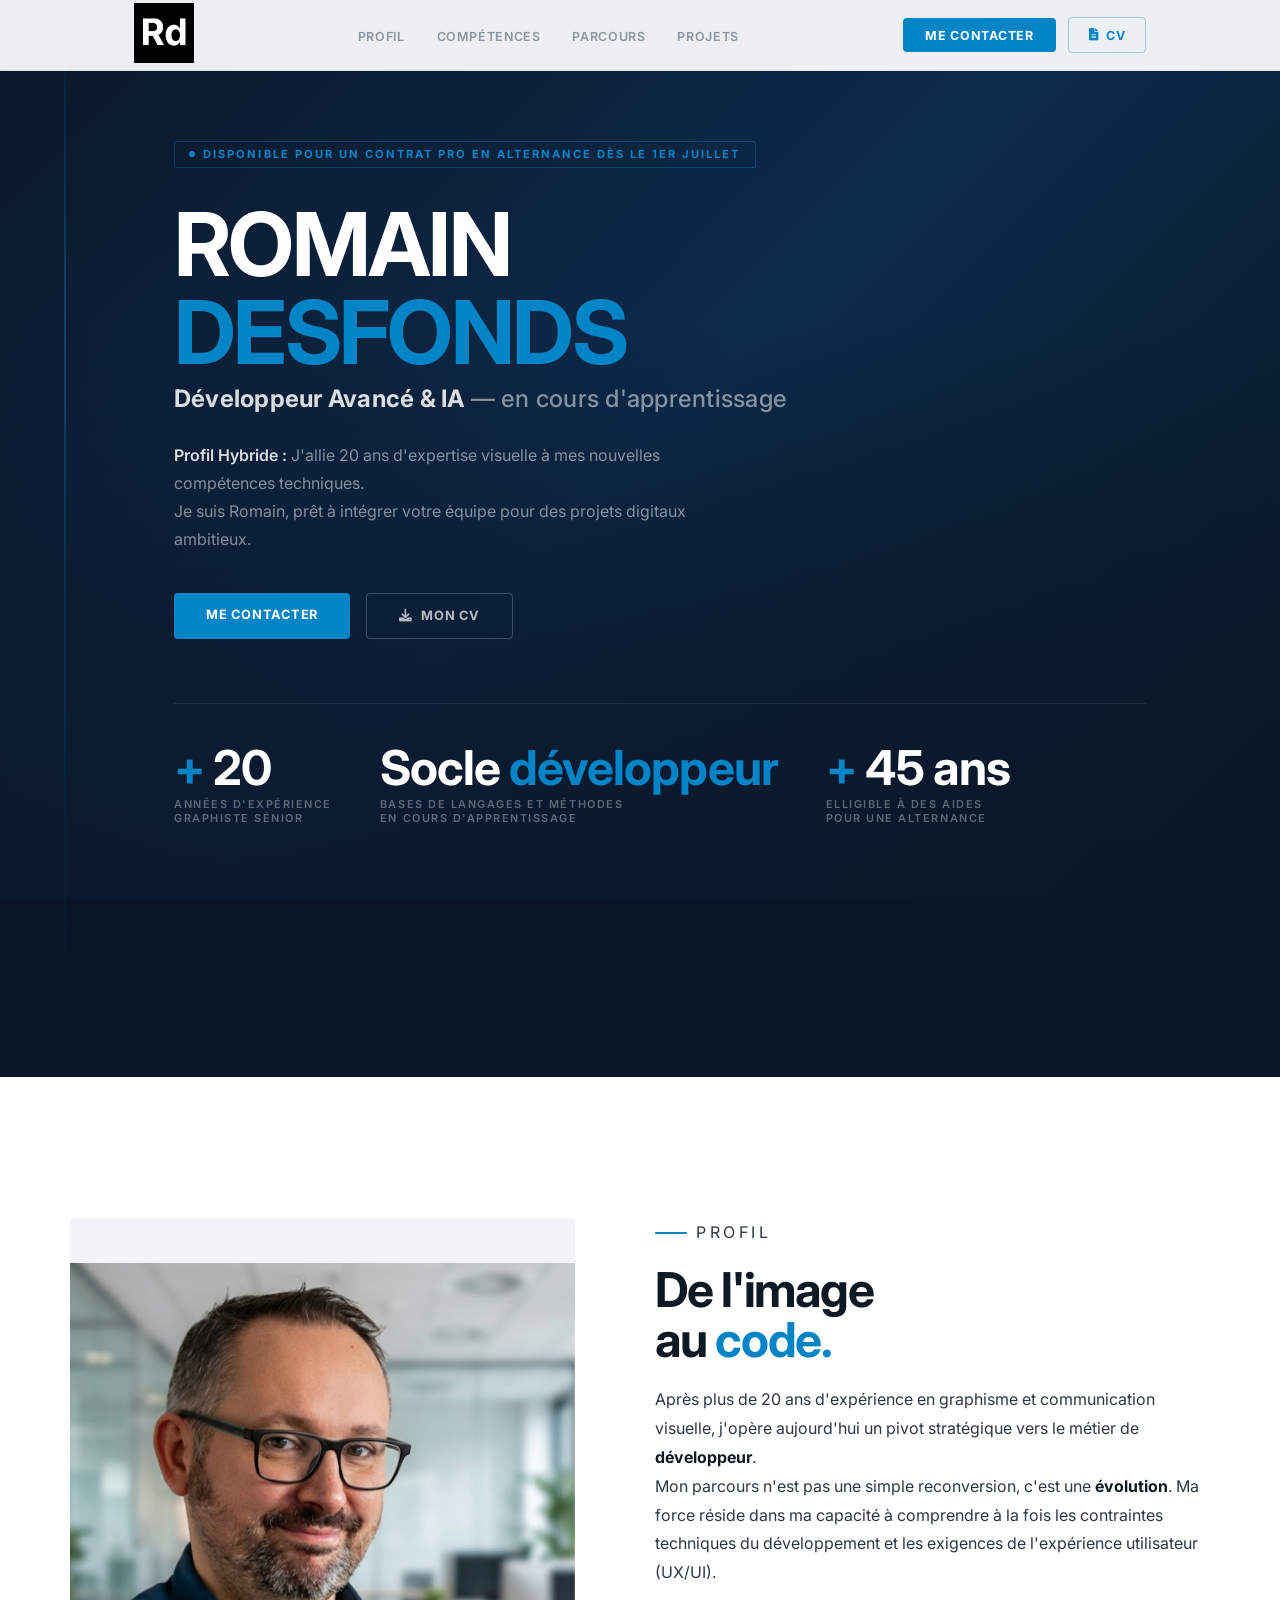
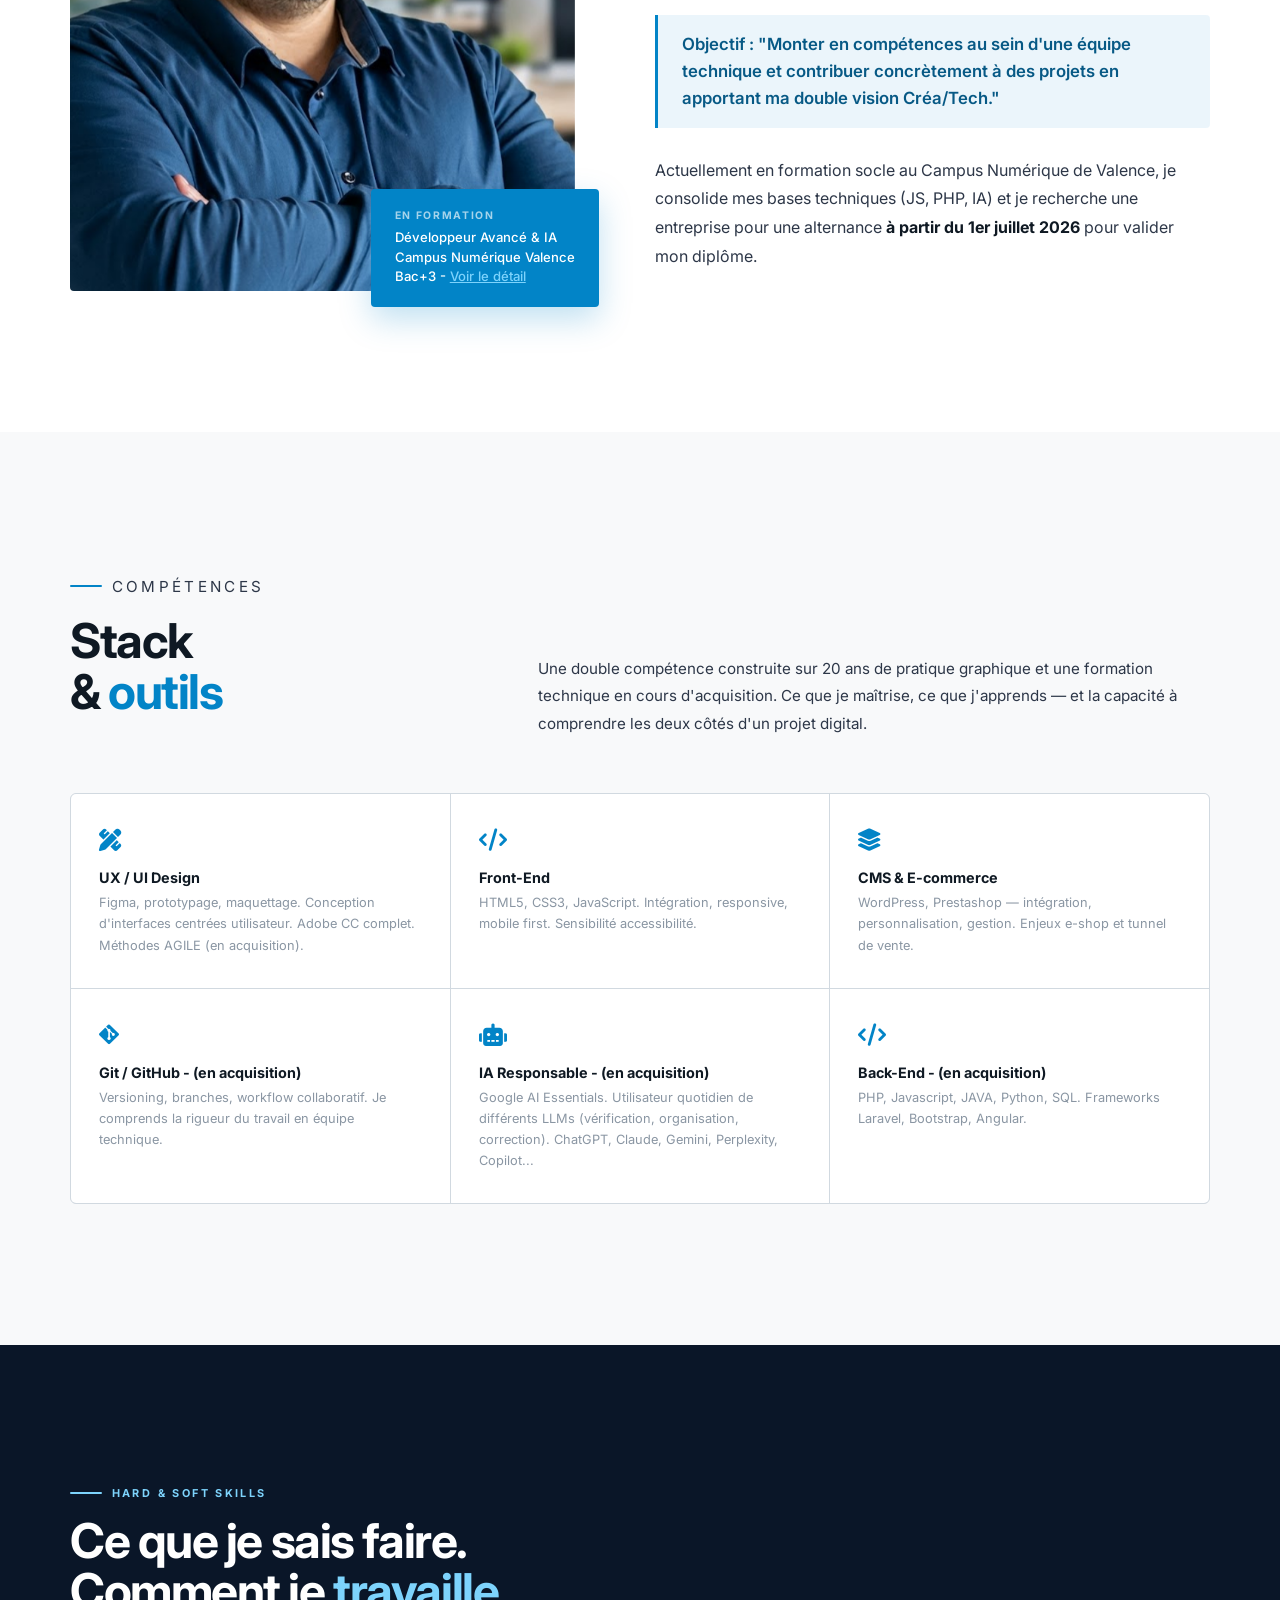
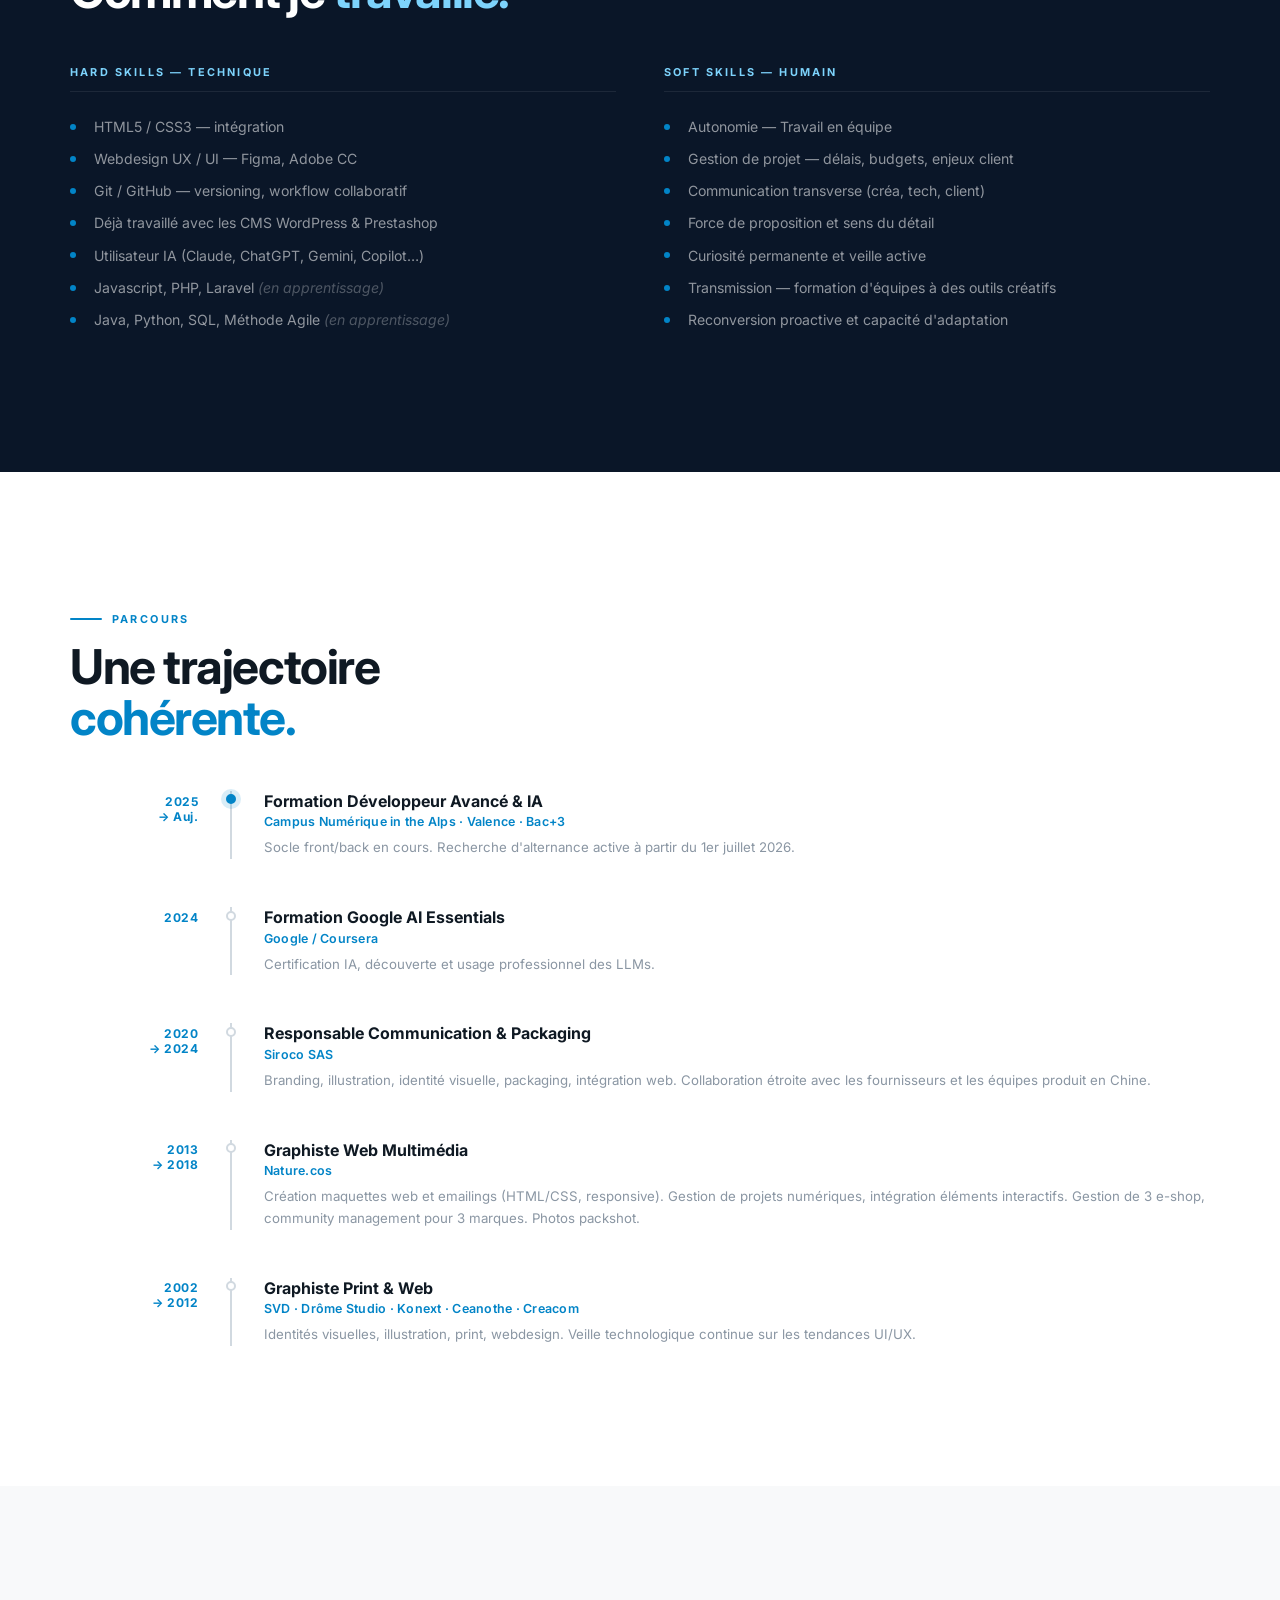
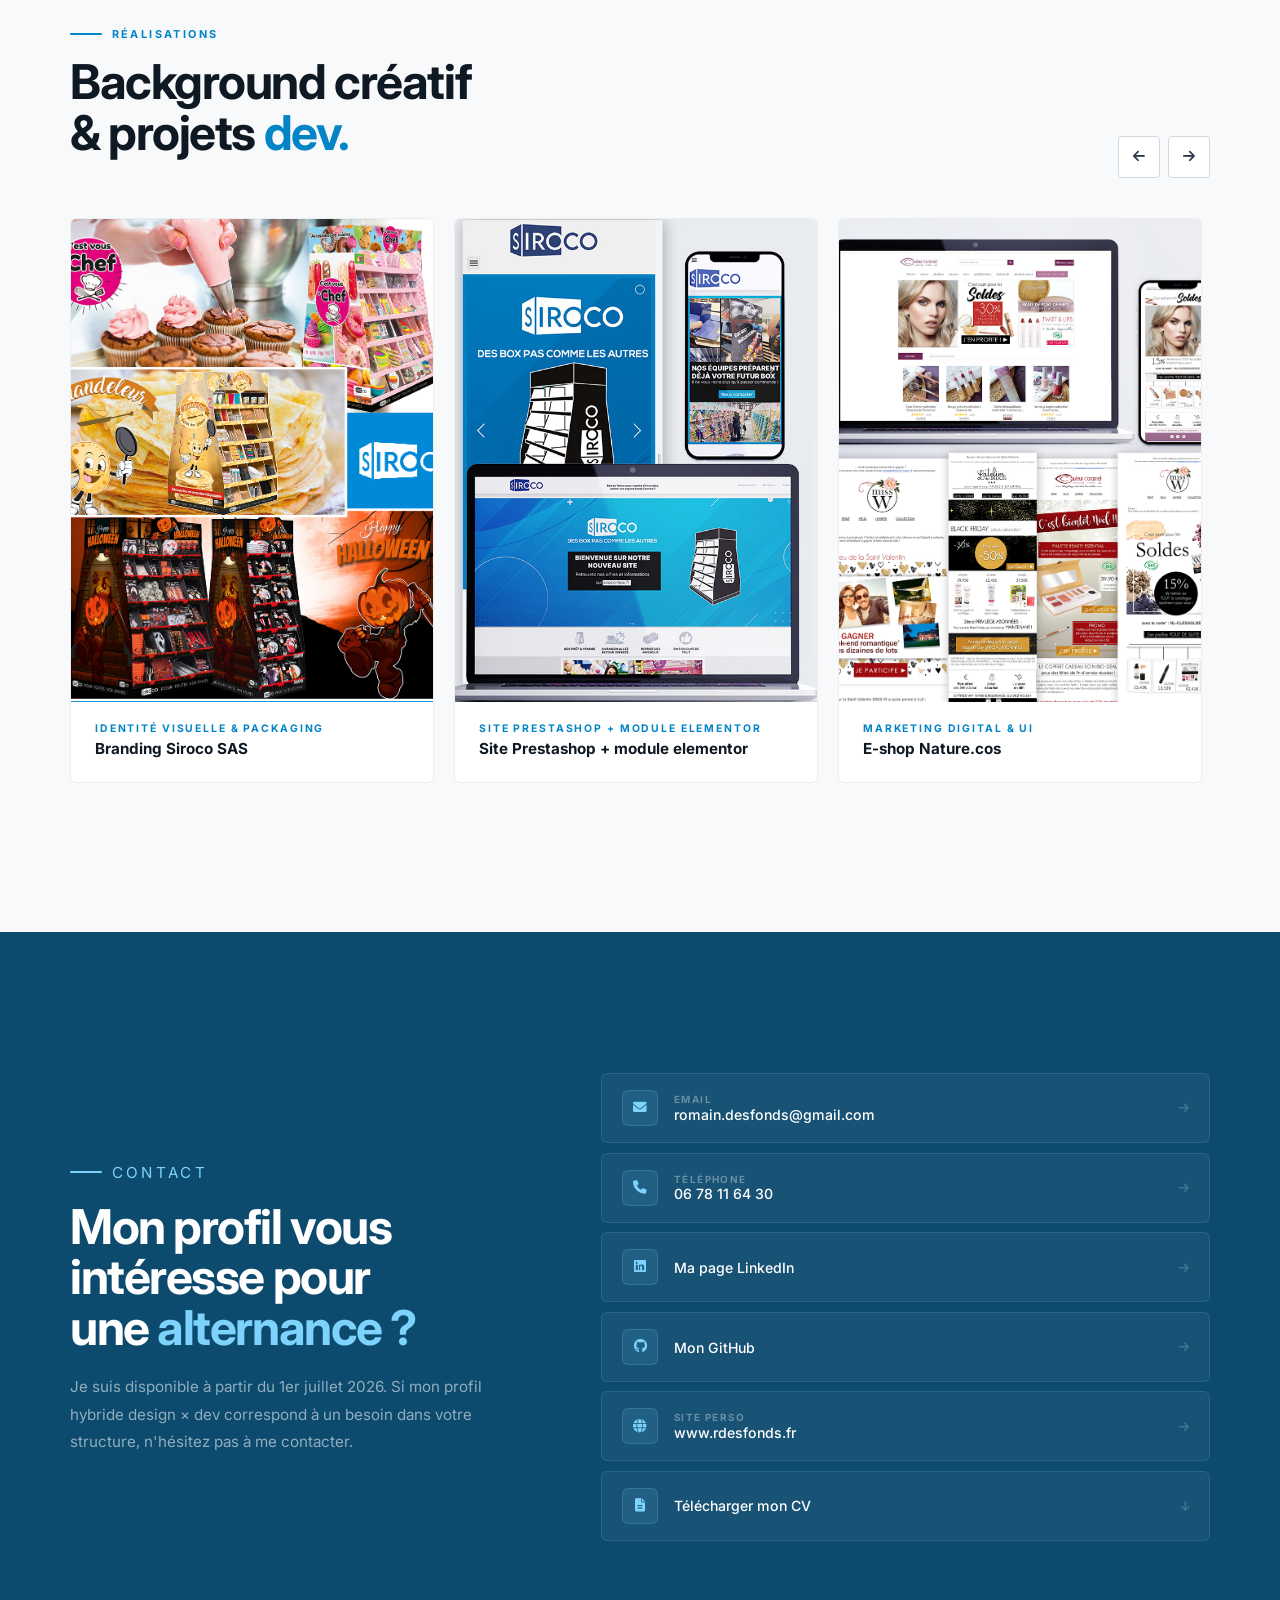
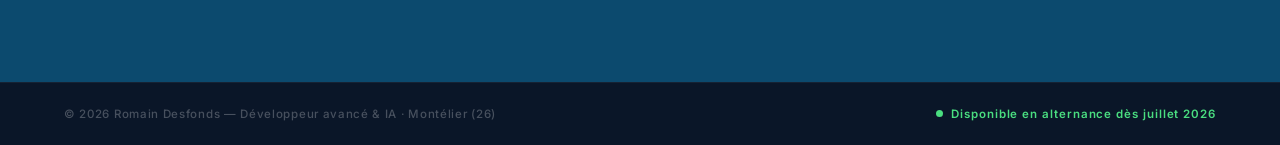
==== commit 278c46c5: "ajout bouton CV menu et contact" ====
--- a/index.html
+++ b/index.html
@@ -44,28 +44,37 @@
 <body>
 
   <!-- ═══ NAV ═══ -->
-  <nav>
-    <div class="nav-inner">
-      <a class="nav-logo" href="#"><img src="img/basic/fav-rd.png" width="60"></a>
-      <ul class="nav-links">
-        <li><a href="#about">Profil</a></li>
-        <li><a href="#skills">Compétences</a></li>
-        <li><a href="#timeline">Parcours</a></li>
-        <li><a href="#projects">Projets</a></li>
-      </ul>
-      <a class="nav-cta" href="#contact">Me contacter</a>
-      <button class="nav-burger" id="burger" aria-label="Ouvrir le menu">
-        <i class="fas fa-bars"></i>
-      </button>
-    </div>
-    <div id="mobile-menu" aria-label="Menu mobile">
-      <a href="#about">Profil</a>
-      <a href="#skills">Compétences</a>
-      <a href="#timeline">Parcours</a>
-      <a href="#projects">Projets</a>
-      <a href="#contact">Me contacter</a>
-    </div>
-  </nav>
+<nav>
+  <div class="nav-inner">
+    <a class="nav-logo" href="#"><img src="img/basic/fav-rd.png" width="60"></a>
+    <ul class="nav-links">
+      <li><a href="#about">Profil</a></li>
+      <li><a href="#skills">Compétences</a></li>
+      <li><a href="#timeline">Parcours</a></li>
+      <li><a href="#projects">Projets</a></li>
+    </ul>
+    <div class="nav-actions">
+      <a href="#contact" class="nav-cta">Me contacter</a>
+      <a href="cv-romain-desfonds.pdf" target="_blank" rel="noopener" class="nav-cv">
+        <i class="fas fa-file-lines"></i> CV
+      </a>
+    </div>
+    <button class="nav-burger" id="burger" aria-label="Ouvrir le menu">
+      <i class="fas fa-bars"></i>
+    </button>
+  </div>
+
+  <div id="mobile-menu" aria-label="Menu mobile">
+    <a href="#about">Profil</a>
+    <a href="#skills">Compétences</a>
+    <a href="#timeline">Parcours</a>
+    <a href="#projects">Projets</a>
+    <a href="#contact">Me contacter</a>
+    <a href="cv_rdesfonds_developpeur_alternance.pdf" target="_blank" rel="noopener">
+      <i class="fas fa-file-lines"></i> Télécharger mon CV
+    </a>
+  </div>
+</nav>
 
   <!-- ═══ HERO ═══ -->
   <section id="hero">
@@ -529,6 +538,15 @@
               </div>
               <i class="fas fa-arrow-right card-arrow"></i>
             </a>
+
+<a href="cv_rdesfonds_developpeur_alternance.pdf" target="_blank" rel="noopener" class="contact-card">
+  <div class="card-icon"><i class="fas fa-file-lines"></i></div>
+  <div class="card-text">
+    <span class="card-value">Télécharger mon CV</span>
+  </div>
+  <i class="fas fa-arrow-down card-arrow"></i>
+</a>
+
           </div>
         </div>
 
--- a/css/style.css
+++ b/css/style.css
@@ -54,8 +54,13 @@
 .nav-links { display: flex; gap: 2rem; list-style: none; }
 .nav-links a { font-size: .78rem; font-weight: 600; letter-spacing: .05em; text-transform: uppercase; color: var(--muted); text-decoration: none; transition: color .2s; }
 .nav-links a:hover { color: var(--blue); }
+
+.nav-actions { display: flex; align-items: center; gap: .75rem; }
 .nav-cta { font-size: .78rem; font-weight: 700; letter-spacing: .06em; text-transform: uppercase; color: var(--white); background: var(--blue); padding: .6rem 1.4rem; text-decoration: none; border-radius: 4px; transition: background .2s; }
 .nav-cta:hover { background: var(--blue-dark); }
+.nav-cv { font-size: .78rem; font-weight: 700; letter-spacing: .06em; text-transform: uppercase; color: var(--blue); border: 1px solid rgba(2,132,199,.35); padding: .6rem 1.2rem; text-decoration: none; border-radius: 4px; transition: all .2s; display: inline-flex; align-items: center; gap: .5rem; }
+.nav-cv:hover { background: var(--blue-soft); border-color: var(--blue); }
+
 .nav-burger { display: none; background: none; border: none; cursor: pointer; color: var(--ink); font-size: 1.25rem; }
 
 #mobile-menu {
@@ -66,7 +71,7 @@
 #mobile-menu.open { display: block; }
 #mobile-menu a { display: block; padding: .75rem 0; border-bottom: 1px solid var(--border); font-size: .9rem; font-weight: 600; color: var(--ink2); text-decoration: none; }
 #mobile-menu a:last-child { border-bottom: none; color: var(--blue); }
-
+#mobile-menu a:last-child i { margin-right: .35rem; }
 /* ── HERO ── */
 #hero {
   position: relative; min-height: 100svh;
@@ -373,7 +378,7 @@
 
 /* ── RESPONSIVE ── */
 @media (max-width: 960px) {
-  .nav-links, .nav-cta { display: none; }
+  .nav-links, .nav-actions { display: none; }
   .nav-burger { display: block; }
   .about-grid   { grid-template-columns: 1fr; gap: 3rem; }
   .portrait-card{ position: static; margin-top: 1.25rem; max-width: 100%; }
@@ -386,7 +391,6 @@
   .proj-card    { flex: 0 0 85%; }
   .hero-content { padding-left: var(--gutter); }
   .hero-line    { display: none; }
-  /* Désactiver background-attachment: fixed sur mobile (mauvais support) */
   #hero { background-attachment: scroll; }
 }
 @media (max-width: 580px) {
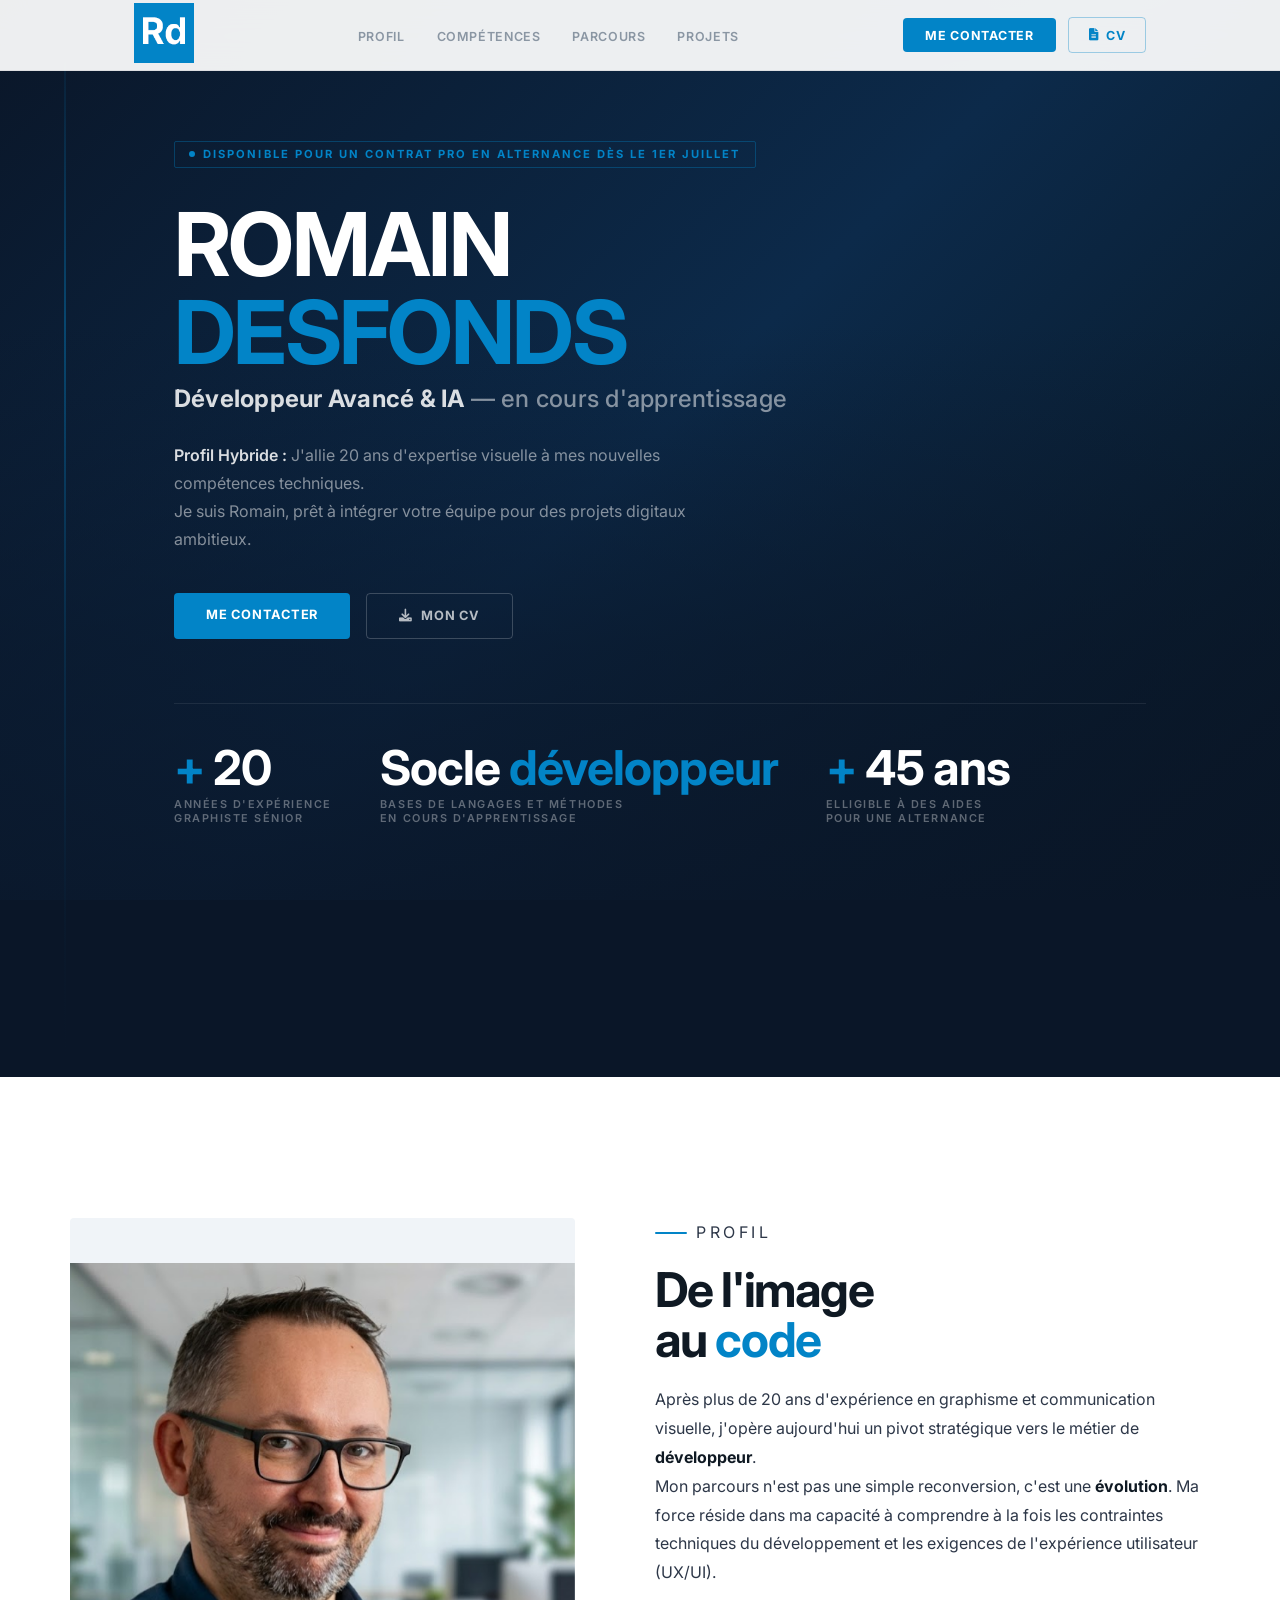
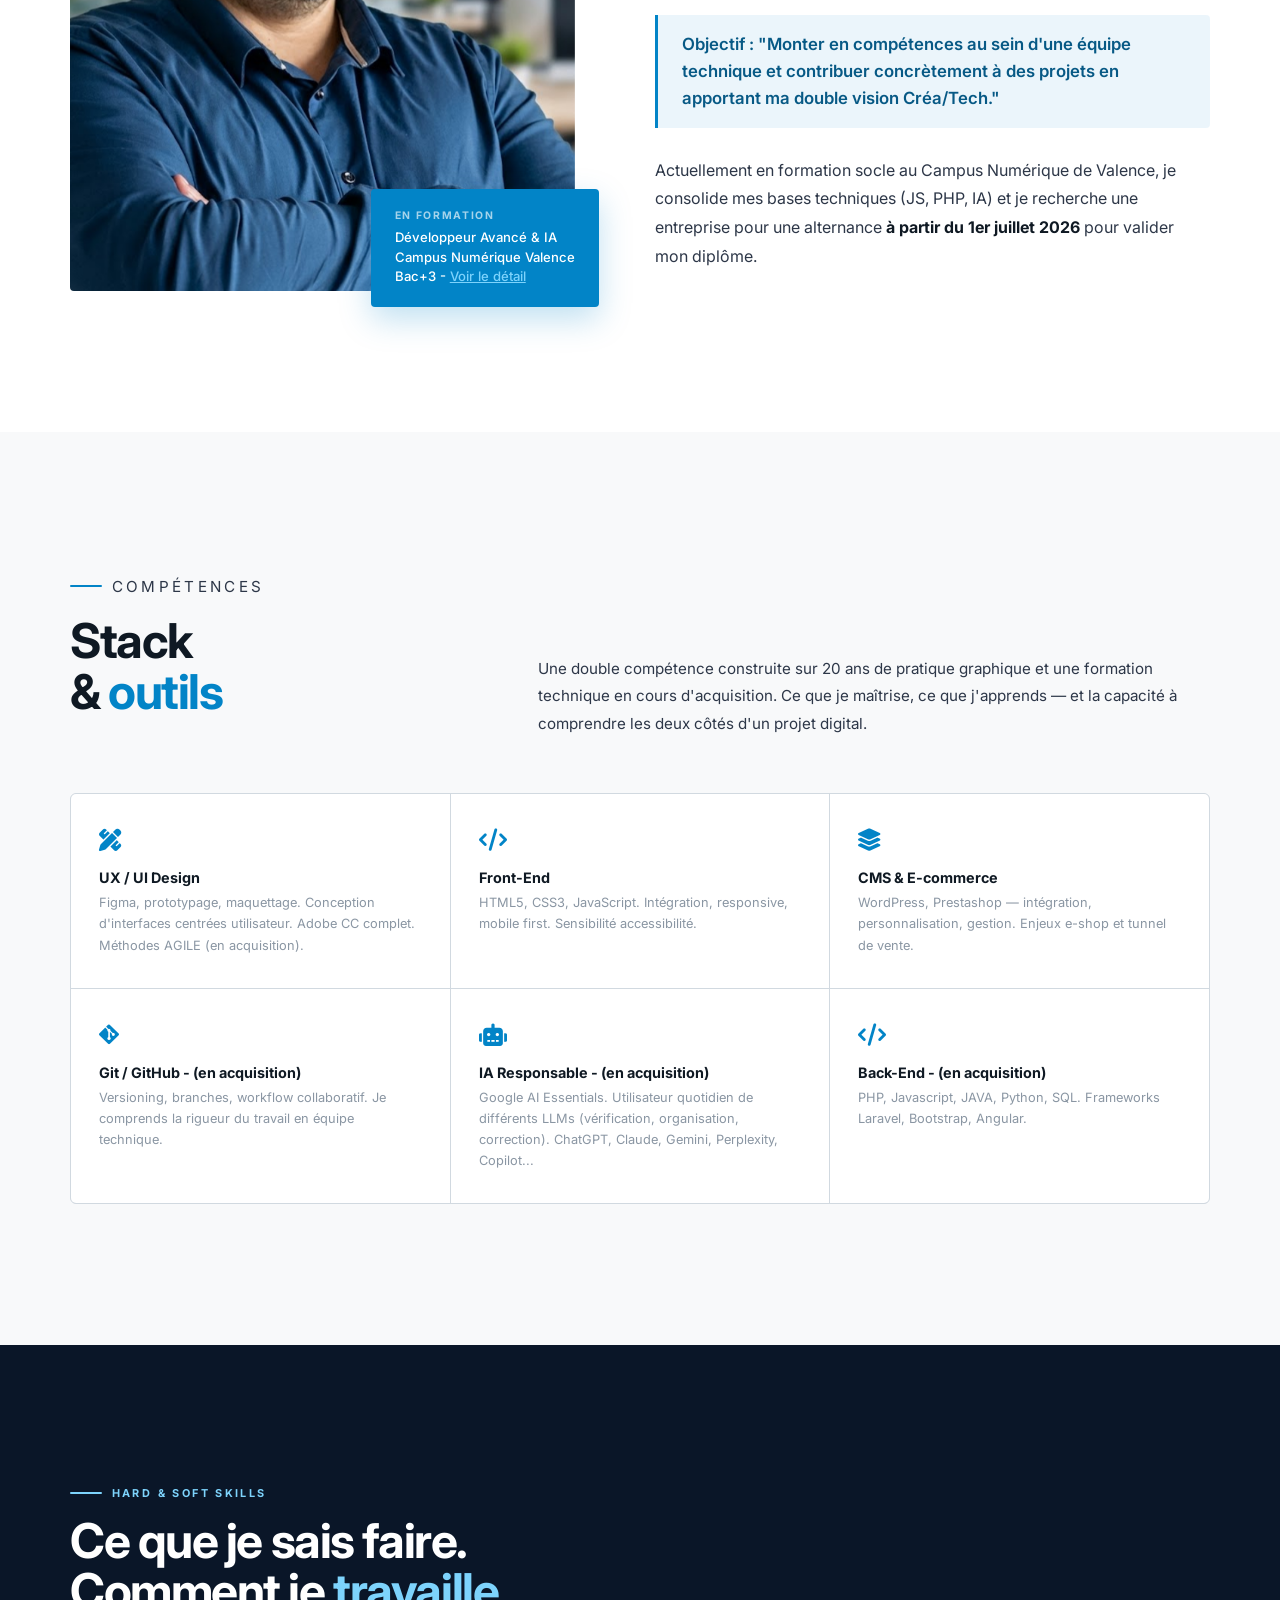
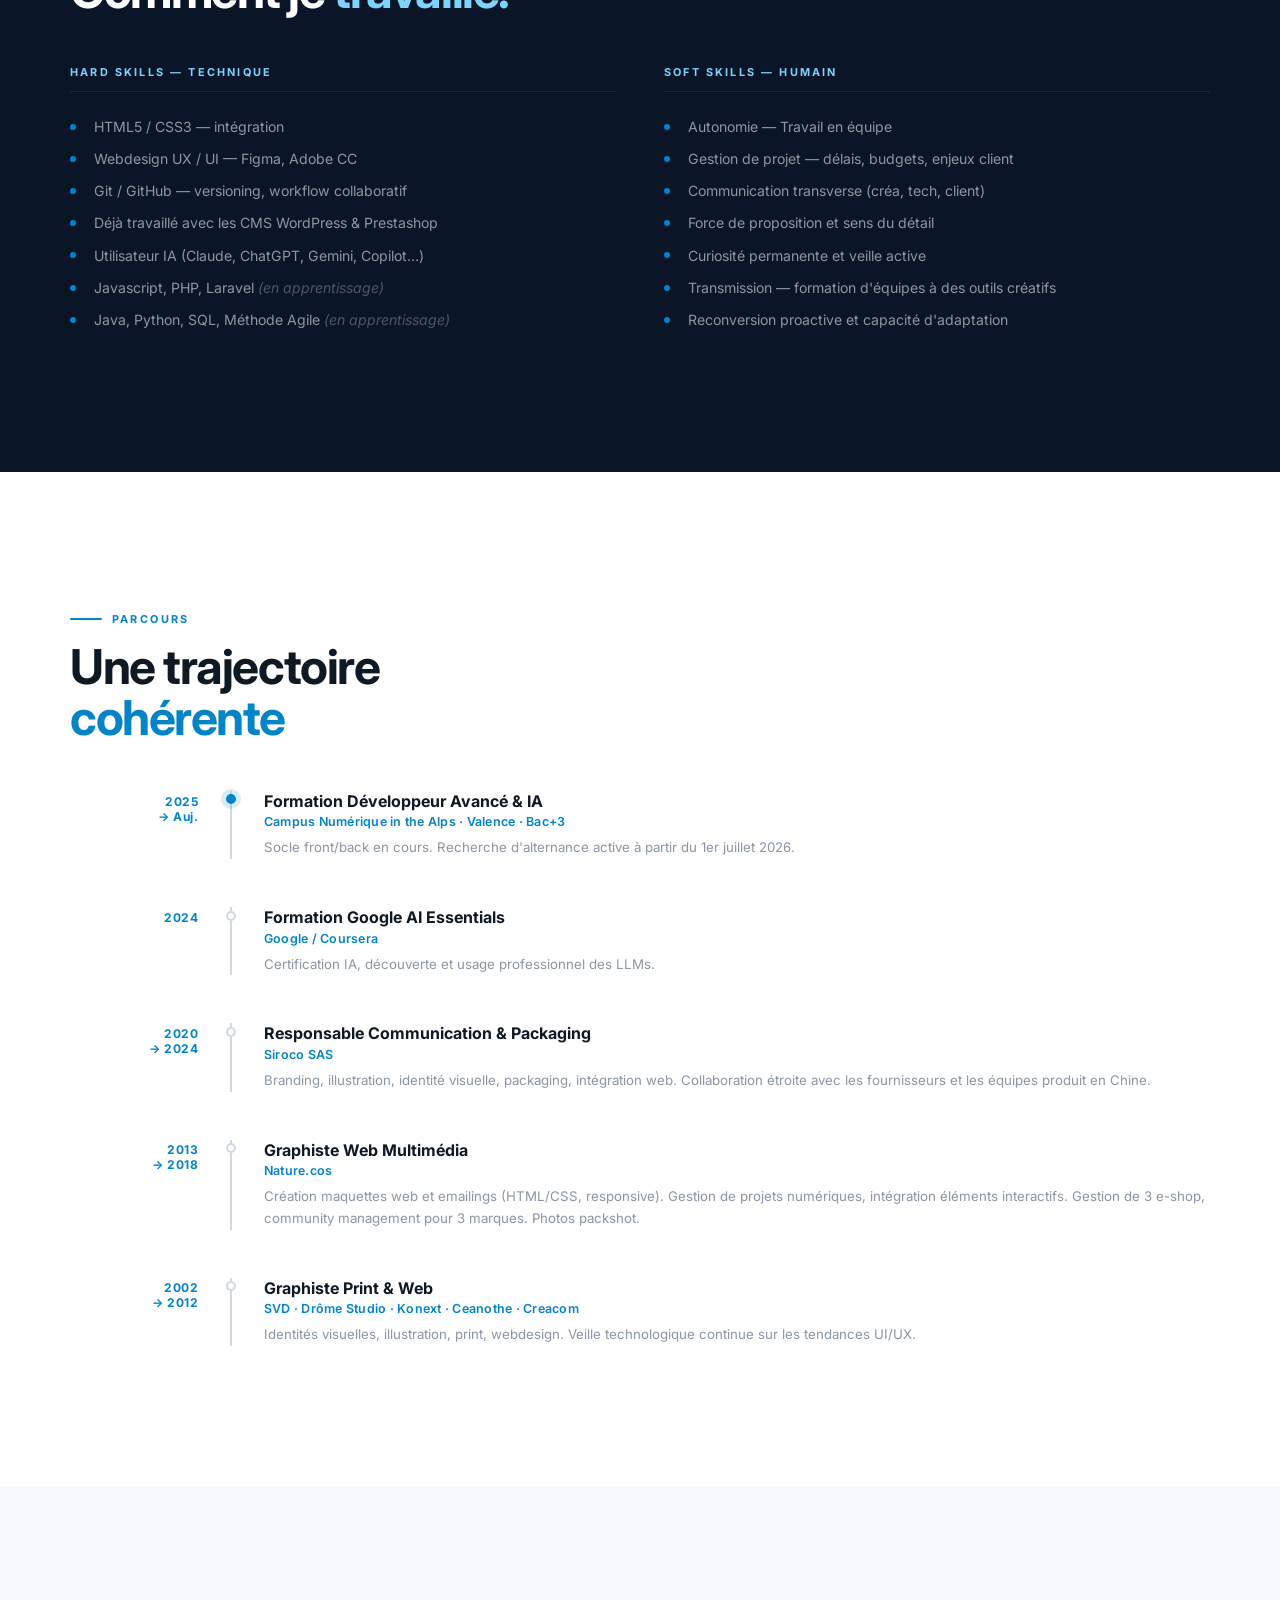
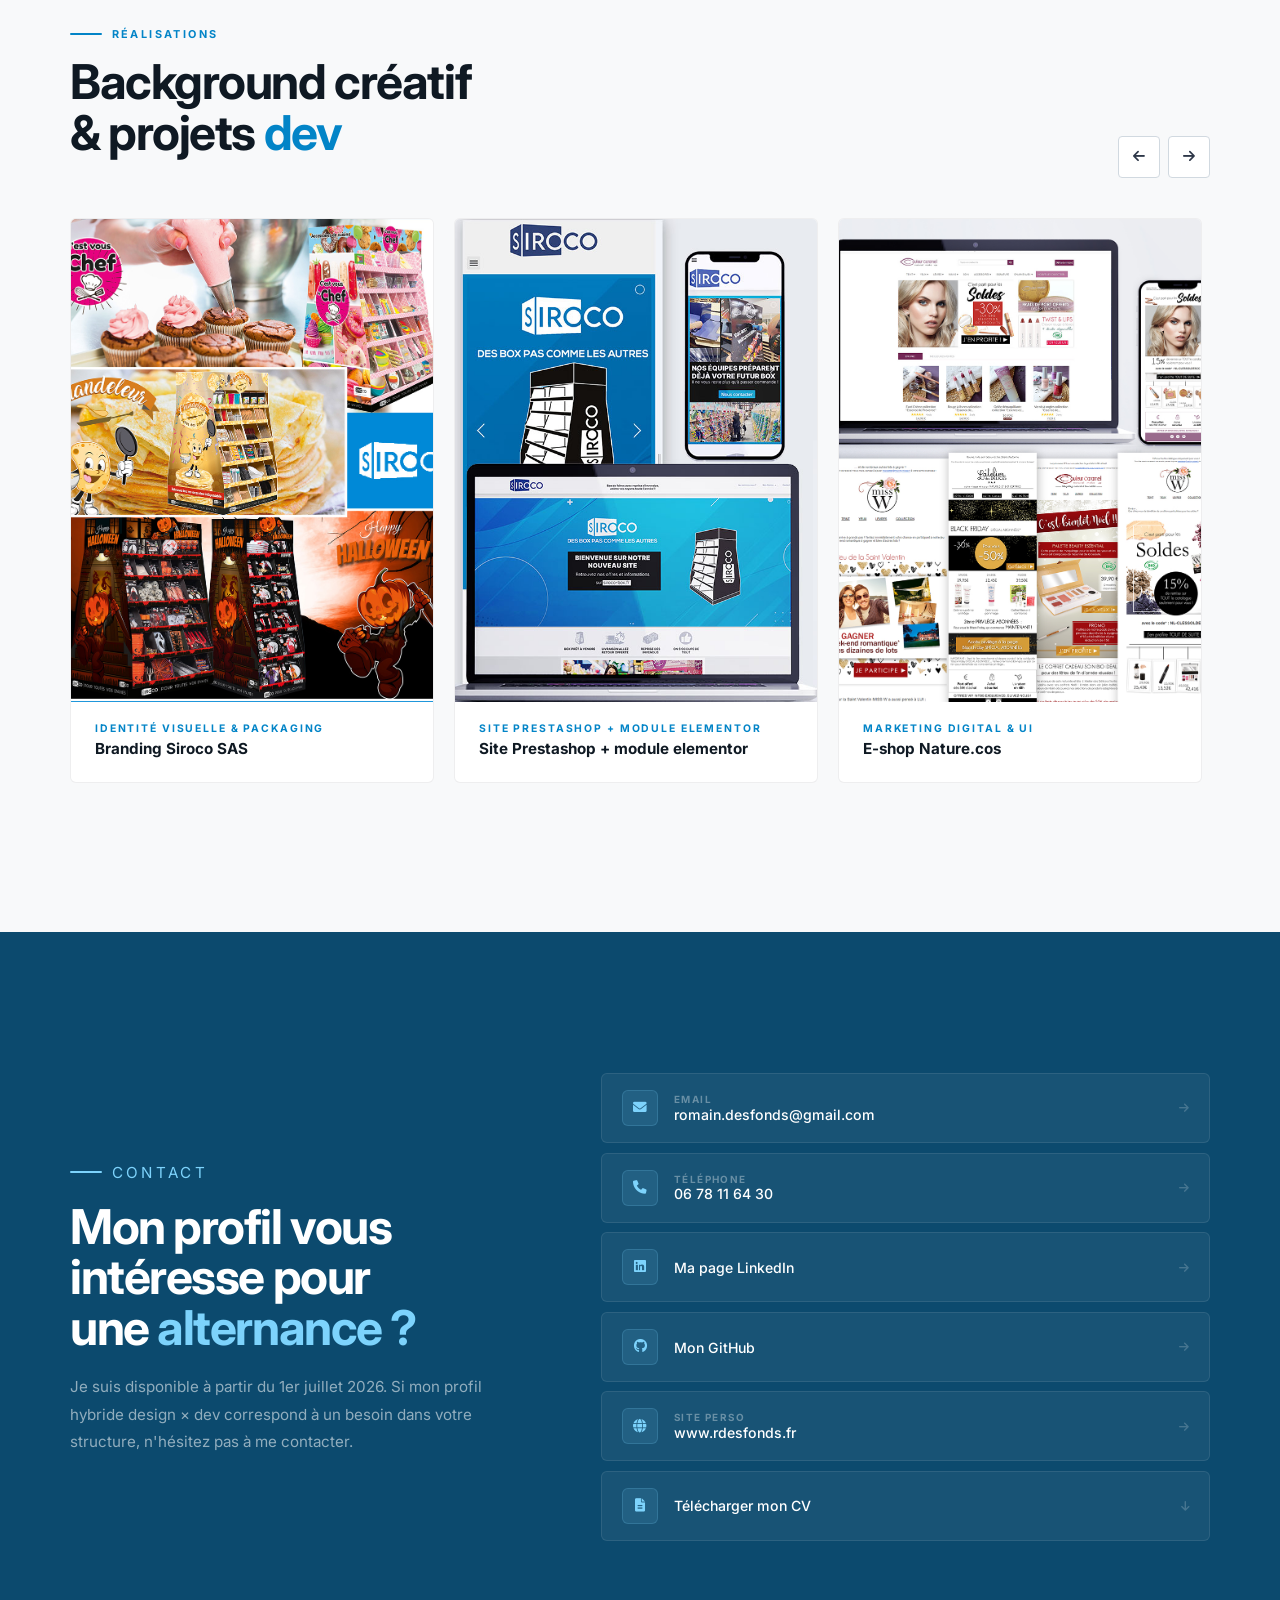
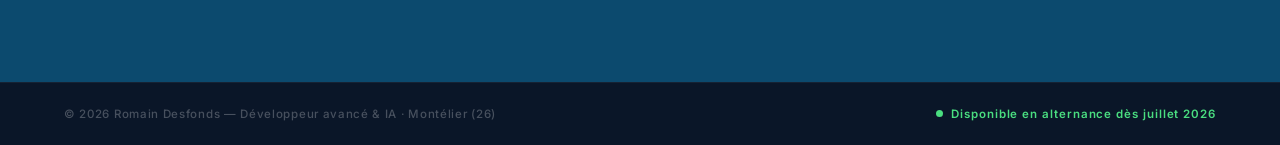
==== commit aa34ece2: "couleur logo et corrections textes" ====
--- a/index.html
+++ b/index.html
@@ -19,7 +19,7 @@
   <meta property="og:title" content="Romain Desfonds — Design × Dev">
   <meta property="og:description"
     content="Profil hybride design × développement web. Disponible en alternance à partir de juillet 2026.">
-  <meta property="og:image" content="https://rdesfords.github.io/fav-rd.png">
+  <meta property="og:image" content="https://rdesfonds.github.io/fav-rd.png">
 
   <!-- Twitter Card -->
   <meta name="twitter:card" content="summary_large_image">
@@ -55,7 +55,7 @@
     </ul>
     <div class="nav-actions">
       <a href="#contact" class="nav-cta">Me contacter</a>
-      <a href="cv-romain-desfonds.pdf" target="_blank" rel="noopener" class="nav-cv">
+      <a href="cv_rdesfonds_developpeur_alternance.pdf" target="_blank" rel="noopener" class="nav-cv">
         <i class="fas fa-file-lines"></i> CV
       </a>
     </div>
@@ -78,14 +78,7 @@
 
   <!-- ═══ HERO ═══ -->
   <section id="hero">
-    <!--
-    VIDÉO : quand tu as ta vidéo, remplace la div.hero-media-placeholder par :
-    <video autoplay muted loop playsinline class="hero-media" src="ta-video.mp4"></video>
- 
-  <div class="hero-media-placeholder">
-    <i class="fas fa-film"></i>
-    <p>Vidéo à intégrer</p>
-  </div> -->
+   
     <video autoplay muted loop playsinline class="hero-media" src="img/bg-code.mp4"></video>
 
     <div class="hero-line"></div>
@@ -161,7 +154,7 @@
 
         <div class="about-text">
           <p class="label">Profil</p>
-          <h2>De l'image<br>au <span class="blue">code.</span></h2>
+          <h2>De l'image<br>au <span class="blue">code</span></h2>
           <p>
             Après plus de 20 ans d'expérience en graphisme et communication visuelle, j'opère aujourd'hui un pivot
             stratégique vers le métier de <strong>développeur</strong>.<br>
@@ -281,7 +274,7 @@
   <section id="timeline">
     <div class="section-inner">
       <p class="label">Parcours</p>
-      <h2>Une trajectoire<br><span class="blue">cohérente.</span></h2>
+      <h2>Une trajectoire<br><span class="blue">cohérente</span></h2>
       <div class="tl-items">
 
         <div class="tl-item current">
@@ -349,7 +342,7 @@
       <div class="projects-head">
         <div>
           <p class="label">Réalisations</p>
-          <h2>Background créatif<br>& projets <span class="blue">dev.</span></h2>
+          <h2>Background créatif<br>& projets <span class="blue">dev</span></h2>
         </div>
         <div class="carousel-nav">
           <button class="carousel-btn" id="prev-btn" aria-label="Projet précédent">
